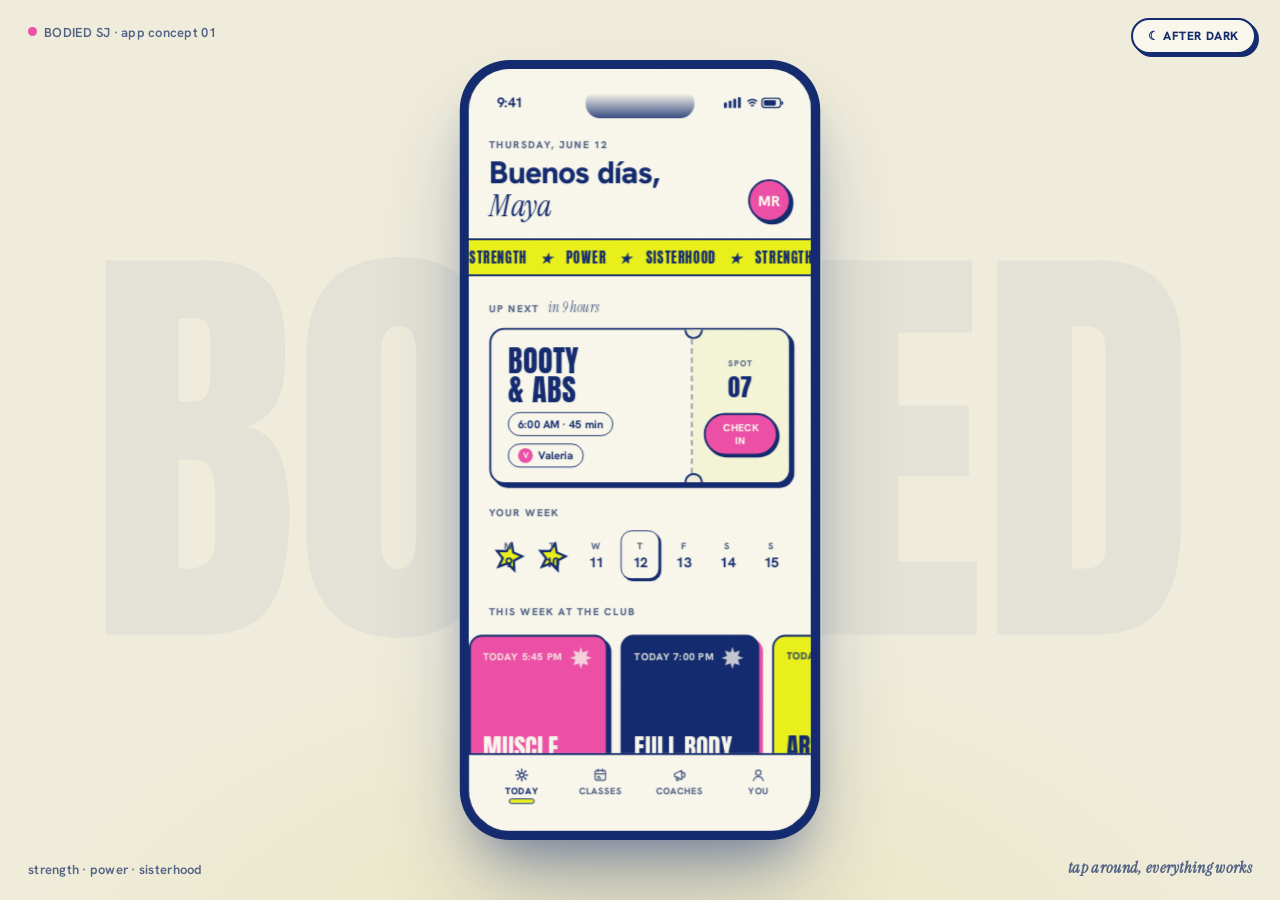
==== index.html @ d13631b4 "BODIED SJ app UI concepts: 5 interactive mockups Co-Authored-By: Claude Fable 5 <noreply@anthropic.c" ====
<!DOCTYPE html>
<html lang="en">
<head>
<meta charset="UTF-8">
<meta name="viewport" content="width=device-width, initial-scale=1.0, viewport-fit=cover">
<title>BODIED SJ · App Concept 01</title>
<link rel="preconnect" href="https://fonts.googleapis.com">
<link rel="preconnect" href="https://fonts.gstatic.com" crossorigin>
<link href="https://fonts.googleapis.com/css2?family=Anton&family=Hanken+Grotesk:wght@400;500;600;700;800&family=Instrument+Serif:ital@1&display=swap" rel="stylesheet">
<style>
/* ============ TOKENS ============ */
:root{
  --paper: oklch(97.5% 0.015 100);
  --paper-dim: oklch(94% 0.022 97);
  --ink: oklch(32% 0.12 265);
  --ink-soft: oklch(50% 0.06 265);
  --pink: oklch(67% 0.21 350);
  --pink-deep: oklch(58% 0.21 352);
  --chartreuse: oklch(92% 0.2 112);
  --teal: oklch(78% 0.13 185);
  --teal-deep: oklch(60% 0.11 190);
  --royal: oklch(32% 0.12 265);          /* fixed royal blue, both themes */
  --cream: oklch(97.5% 0.015 100);       /* fixed cream, both themes */
  --on-bright: oklch(32% 0.12 265);      /* text on chartreuse/teal/pink fields */
  --hairline: oklch(32% 0.12 265 / 0.14);
  --hairline-strong: oklch(32% 0.12 265 / 0.45);
  --display: 'Anton', sans-serif;
  --sans: 'Hanken Grotesk', sans-serif;
  --serif: 'Instrument Serif', serif;
  --ease: cubic-bezier(0.16, 1, 0.3, 1);
  --shadow-pop: 4px 4px 0 var(--ink);
  --shadow-pop-sm: 3px 3px 0 var(--ink);
}
*{margin:0;padding:0;box-sizing:border-box;-webkit-tap-highlight-color:transparent}
html,body{height:100%}
body{
  background: var(--paper-dim);
  font-family: var(--sans);
  color: var(--ink);
  overflow:hidden;
}

/* ============ DESKTOP STAGE ============ */
.stage{
  position:fixed; inset:0;
  display:flex; align-items:center; justify-content:center;
  background:
    radial-gradient(ellipse 90% 70% at 50% 110%, oklch(92% 0.05 100), transparent 60%),
    var(--paper-dim);
}
.stage-word{
  position:absolute; left:50%; top:50%;
  transform:translate(-50%,-50%);
  font-family:var(--display);
  font-size: clamp(180px, 34vw, 520px);
  letter-spacing:-0.01em;
  color: oklch(32% 0.12 265 / 0.05);
  user-select:none; pointer-events:none;
  white-space:nowrap;
}
.stage-note{
  position:absolute; font-size:13px; font-weight:600; color:var(--ink-soft);
  letter-spacing:0.02em;
}
.stage-note.tl{top:24px;left:28px}
.stage-note.tr{top:24px;right:28px; font-family:var(--serif); font-style:italic; font-size:16px;}
.stage-note.br{bottom:22px;right:28px; font-family:var(--serif); font-style:italic; font-size:16px;}
.theme-toggle{
  position:absolute; top:18px; right:24px; z-index:5;
  font-family:var(--sans); font-weight:800; font-size:12px; letter-spacing:0.05em;
  text-transform:uppercase;
  border:2px solid var(--ink); border-radius:999px;
  background:var(--paper); color:var(--ink);
  padding:8px 15px; cursor:pointer;
  box-shadow:var(--shadow-pop-sm);
  transition:transform 0.12s var(--ease), box-shadow 0.12s var(--ease);
}
.theme-toggle:active{transform:translate(2px,2px); box-shadow:0 0 0 var(--ink)}
.theme-toggle:focus-visible{outline:3px solid var(--pink); outline-offset:2px}
.stage-note.bl{bottom:22px;left:28px}
.stage-note .dot{display:inline-block;width:9px;height:9px;border-radius:50%;background:var(--pink);margin-right:7px;vertical-align:1px}

/* ============ PHONE ============ */
.phone{
  position:relative;
  width:390px; height:844px;
  flex:none;
  background:var(--ink);
  border-radius:54px;
  padding:10px;
  box-shadow:
    0 60px 100px -20px oklch(32% 0.12 265 / 0.35),
    0 30px 50px -25px oklch(32% 0.12 265 / 0.4);
}
.viewport{
  position:relative; width:100%; height:100%;
  background:var(--paper);
  border-radius:44px;
  overflow:hidden;
  isolation:isolate;
}
/* riso paper grain */
.viewport::after{
  content:""; position:absolute; inset:0; z-index:99; pointer-events:none;
  background-image:url("data:image/svg+xml,%3Csvg xmlns='http://www.w3.org/2000/svg' width='180' height='180'%3E%3Cfilter id='n'%3E%3CfeTurbulence type='fractalNoise' baseFrequency='0.9' numOctaves='2'/%3E%3C/filter%3E%3Crect width='180' height='180' filter='url(%23n)' opacity='0.5'/%3E%3C/svg%3E");
  opacity:0.05; mix-blend-mode:multiply;
  border-radius:44px;
}
.notch{
  position:absolute; top:21px; left:50%; transform:translateX(-50%);
  width:118px; height:32px; background:var(--ink); border-radius:20px; z-index:60;
}
.statusbar{
  position:absolute; top:0; left:0; right:0; height:58px; z-index:75;
  display:flex; align-items:center; justify-content:space-between;
  padding:14px 30px 0;
  font-size:15px; font-weight:700; color:var(--ink);
  pointer-events:none;
  transition: color 0.25s var(--ease);
  background:linear-gradient(to bottom, var(--paper) 45%, oklch(97.5% 0.015 100 / 0) 100%);
}
.app.detail-light .statusbar{background:none}
.statusbar svg{display:block}
.app.detail-light .statusbar{color:var(--cream)}
.app.detail-bright .statusbar{color:var(--on-bright); background:none}
.home-pill{
  position:absolute; bottom:8px; left:50%; transform:translateX(-50%);
  width:130px; height:5px; border-radius:3px; background:var(--ink); opacity:0.35; z-index:60;
  transition: background 0.25s var(--ease), opacity 0.25s var(--ease);
}
.app.detail-light .home-pill{background:var(--cream); opacity:0.6}
.app.detail-bright .home-pill{background:var(--on-bright); opacity:0.5}

/* ============ APP SHELL ============ */
.app{position:absolute; inset:0; overflow:hidden}
.screen{
  position:absolute; inset:0;
  padding:64px 0 96px;
  overflow-y:auto; overflow-x:hidden;
  scrollbar-width:none;
  opacity:0; transform:translateY(10px);
  pointer-events:none;
  transition: opacity 0.22s var(--ease), transform 0.22s var(--ease);
}
.screen::-webkit-scrollbar{display:none}
.screen.active{opacity:1; transform:translateY(0); pointer-events:auto}

/* ============ TYPE HELPERS ============ */
.eyebrow{
  font-size:11px; font-weight:800; letter-spacing:0.14em; color:var(--ink-soft);
  text-transform:uppercase;
}
.display{font-family:var(--display); text-transform:uppercase; line-height:0.92; letter-spacing:0.01em}
.aside{font-family:var(--serif); font-style:italic; color:var(--ink-soft)}

/* ============ TODAY ============ */
.pad{padding-left:22px; padding-right:22px}
.today-head{display:flex; align-items:flex-end; justify-content:space-between; margin-top:10px}
.today-head h1{font-size:34px; font-weight:800; letter-spacing:-0.02em; line-height:1.05; margin-top:6px}
.today-head h1 em{font-family:var(--serif); font-weight:400; font-style:italic; letter-spacing:0}
.avatar{
  width:46px; height:46px; border-radius:50%;
  background:var(--pink); color:var(--cream);
  display:flex; align-items:center; justify-content:center;
  font-weight:800; font-size:16px;
  border:2px solid var(--ink); box-shadow:var(--shadow-pop-sm);
  flex:none;
}

/* marquee */
.marquee{
  margin:18px 0 0; background:var(--chartreuse);
  border-top:2px solid var(--ink); border-bottom:2px solid var(--ink);
  overflow:hidden; white-space:nowrap;
  padding:7px 0;
}
.marquee-track{display:inline-block; animation:marq 26s linear infinite}
.marquee span{
  font-family:var(--display); font-size:15px; letter-spacing:0.08em;
  color:var(--on-bright); text-transform:uppercase;
}
.marquee .star{margin:0 14px; font-family:var(--sans); font-weight:800}
@keyframes marq{from{transform:translateX(0)}to{transform:translateX(-50%)}}

/* ticket */
.section-label{margin:24px 22px 12px; display:flex; align-items:baseline; gap:10px}
.ticket{
  margin:0 22px; position:relative;
  background:var(--paper); border:2px solid var(--ink); border-radius:16px;
  box-shadow:var(--shadow-pop);
  display:flex;
  overflow:hidden;
}
.ticket-main{flex:1; padding:18px 14px 16px 18px; min-width:0}
.ticket-main .display{font-size:33px; color:var(--ink)}
.ticket-meta{display:flex; gap:8px; margin-top:10px; flex-wrap:wrap}
.chip{
  display:inline-flex; align-items:center; gap:6px;
  font-size:12px; font-weight:700;
  border:1.5px solid var(--ink); border-radius:999px;
  padding:4px 10px; color:var(--ink); background:var(--paper);
}
.chip.fill-pink{background:var(--pink); color:var(--paper)}
.coach-dot{width:16px;height:16px;border-radius:50%;display:inline-flex;align-items:center;justify-content:center;font-size:9px;font-weight:800;flex:none}
.ticket-perf{
  position:relative; width:0;
  border-left:2px dashed var(--hairline-strong);
}
.ticket-perf::before,.ticket-perf::after{
  content:""; position:absolute; left:-9px; width:16px; height:16px;
  background:var(--paper-dim); border:2px solid var(--ink); border-radius:50%;
}
.ticket-perf::before{top:-10px}
.ticket-perf::after{bottom:-10px}
.ticket-stub{
  width:104px; flex:none; padding:14px 12px;
  display:flex; flex-direction:column; align-items:center; justify-content:center; gap:8px;
  background:oklch(96% 0.04 108);
}
.ticket-stub .spot{font-family:var(--display); font-size:26px; color:var(--ink)}
.ticket-stub .eyebrow{font-size:9px; text-align:center}
.btn{
  font-family:var(--sans); font-weight:800; font-size:13px; letter-spacing:0.03em;
  border:2px solid var(--ink); border-radius:999px;
  background:var(--pink); color:var(--paper);
  padding:9px 16px; cursor:pointer;
  box-shadow:var(--shadow-pop-sm);
  transition:transform 0.12s var(--ease), box-shadow 0.12s var(--ease), background 0.15s;
  text-transform:uppercase;
}
.btn:active{transform:translate(3px,3px); box-shadow:0 0 0 var(--ink)}
.btn:focus-visible{outline:3px solid var(--pink); outline-offset:2px}
.btn.ghost{background:var(--paper); color:var(--ink)}
.btn.stamped{background:var(--chartreuse); color:var(--on-bright)}
.btn.sm{padding:7px 13px; font-size:11px; box-shadow:2px 2px 0 var(--ink)}
.btn.sm:active{transform:translate(2px,2px); box-shadow:0 0 0 var(--ink)}

/* week strip */
.week{
  margin:0 22px; display:grid; grid-template-columns:repeat(7,1fr); gap:6px;
}
.day-cell{
  text-align:center; padding:9px 0 7px;
  border-radius:12px; border:1.5px solid transparent;
  position:relative;
}
.day-cell .d{font-size:10px; font-weight:800; letter-spacing:0.1em; color:var(--ink-soft)}
.day-cell .n{font-size:15px; font-weight:700; margin-top:2px}
.day-cell.today{border-color:var(--ink); background:var(--paper); box-shadow:2px 2px 0 var(--ink)}
.day-cell .stamp-star{
  position:absolute; top:50%; left:50%; width:34px; height:34px;
  transform:translate(-50%,-44%) rotate(12deg);
  z-index:0;
}
.day-cell .d,.day-cell .n{position:relative; z-index:1}
.day-cell.done .n{color:var(--ink)}

/* poster rail */
.rail{
  display:flex; gap:14px; overflow-x:auto; padding:6px 22px 14px;
  scrollbar-width:none; scroll-snap-type:x mandatory;
}
.rail::-webkit-scrollbar{display:none}
.poster{
  flex:none; width:150px; height:200px; border-radius:14px;
  border:2px solid var(--ink); box-shadow:var(--shadow-pop);
  padding:14px 13px; position:relative; overflow:hidden;
  display:flex; flex-direction:column; justify-content:space-between;
  cursor:pointer; scroll-snap-align:start;
  transition:transform 0.15s var(--ease);
  text-align:left; font-family:var(--sans);
}
.poster:active{transform:translate(2px,2px); box-shadow:2px 2px 0 var(--ink)}
.poster .display{font-size:27px; word-break:break-word}
.poster .ptime{font-size:11px; font-weight:800; letter-spacing:0.06em; opacity:0.85}
.poster .pcoach{font-size:11px; font-weight:700; opacity:0.85}
.poster.c-pink{background:var(--pink); color:var(--paper)}
.poster.c-blue{background:var(--royal); color:var(--cream); box-shadow:4px 4px 0 var(--pink)}
.poster.c-chartreuse{background:var(--chartreuse); color:var(--on-bright)}
.poster.c-teal{background:var(--teal); color:var(--on-bright)}
.poster .pburst{position:absolute; top:10px; right:10px; width:34px; height:34px; opacity:0.9}

/* promo */
.promo{
  margin:8px 22px 26px; position:relative;
  background:var(--ink); color:var(--paper);
  border-radius:16px; border:2px solid var(--ink);
  padding:20px 110px 20px 20px;
  box-shadow:4px 4px 0 var(--pink);
  overflow:hidden;
}
.promo .display{font-size:26px}
.promo p{font-size:13px; font-weight:500; margin-top:7px; opacity:0.85; line-height:1.45}
.promo .aside{color:oklch(85% 0.06 100)}
.promo-burst{
  position:absolute; right:-14px; top:50%; transform:translateY(-50%) rotate(8deg);
  width:108px; height:108px;
}
.promo-burst text{font-family:var(--display); font-size:30px}

/* ============ CLASSES / SCHEDULE ============ */
.sched-head{margin-top:10px}
.sched-head .display{font-size:42px}
.daychips{display:flex; gap:8px; overflow-x:auto; padding:16px 22px 4px; scrollbar-width:none}
.daychips::-webkit-scrollbar{display:none}
.daychip{
  flex:none; border:2px solid var(--ink); border-radius:999px;
  background:var(--paper); padding:8px 14px;
  font-family:var(--sans); font-weight:800; font-size:12px; letter-spacing:0.05em;
  color:var(--ink); cursor:pointer;
  transition:background 0.15s, box-shadow 0.15s, transform 0.15s var(--ease);
  text-transform:uppercase;
}
.daychip.sel{background:var(--chartreuse); color:var(--on-bright); box-shadow:2px 2px 0 var(--ink)}
.daychip:focus-visible{outline:3px solid var(--pink); outline-offset:2px}
.timetable{margin:14px 0 10px}
.trow{
  display:flex; gap:14px; padding:14px 22px;
  border-bottom:1.5px solid var(--hairline);
  cursor:pointer; position:relative;
  transition:background 0.15s;
}
.trow:active{background:oklch(96% 0.04 108)}
.trow:last-child{border-bottom:none}
.t-time{width:62px; flex:none; padding-top:2px}
.t-time .h{font-family:var(--display); font-size:19px; line-height:1}
.t-time .ap{font-size:10px; font-weight:800; letter-spacing:0.1em; color:var(--ink-soft)}
.t-main{flex:1; min-width:0}
.t-name{font-size:17px; font-weight:800; letter-spacing:-0.01em; line-height:1.15}
.t-meta{display:flex; align-items:center; gap:8px; margin-top:5px; font-size:12px; font-weight:600; color:var(--ink-soft); flex-wrap:wrap}
.t-meta .cdot{width:18px;height:18px;border-radius:50%;display:inline-flex;align-items:center;justify-content:center;font-size:9px;font-weight:800;border:1.5px solid var(--ink)}
.spots{display:inline-flex; align-items:center; gap:4px}
.spots i{width:7px;height:7px;border-radius:50%;background:var(--pink);display:inline-block}
.t-act{flex:none; display:flex; align-items:center}
.mini-stamp{
  font-family:var(--display); font-size:13px; letter-spacing:0.06em;
  background:var(--chartreuse); color:var(--on-bright);
  border:2px solid var(--ink); border-radius:8px;
  padding:5px 10px; transform:rotate(-4deg);
  display:inline-block;
}
.full-tag{font-size:11px; font-weight:800; letter-spacing:0.08em; color:var(--ink-soft); text-transform:uppercase}
.rest-state{padding:70px 40px; text-align:center}
.rest-state .display{font-size:36px; margin-top:18px}
.rest-state p{margin-top:10px; font-size:16px}

/* ============ DETAIL SHEET ============ */
.detail{
  position:absolute; inset:0; z-index:70;
  transform:translateY(102%);
  transition:transform 0.3s var(--ease);
  display:flex; flex-direction:column;
  padding:64px 24px 30px;
  overflow-y:auto; scrollbar-width:none;
}
.detail::-webkit-scrollbar{display:none}
.detail.open{transform:translateY(0)}
.detail.c-pink{background:var(--pink); color:var(--paper)}
.detail.c-blue{background:var(--royal); color:var(--cream)}
.detail.c-teal{background:var(--teal-deep); color:var(--cream)}
.detail.c-chartreuse{background:var(--chartreuse); color:var(--on-bright)}
.d-back{
  width:42px; height:42px; border-radius:50%; flex:none;
  border:2px solid currentColor; background:transparent; color:inherit;
  display:flex; align-items:center; justify-content:center; cursor:pointer;
  transition:transform 0.12s var(--ease);
}
.d-back:active{transform:scale(0.92)}
.d-back:focus-visible{outline:3px solid currentColor; outline-offset:2px}
.d-title{margin-top:26px}
.d-title .display{font-size:64px; line-height:0.88}
.d-title .outline{
  color:transparent;
  -webkit-text-stroke:2px currentColor;
}
.detail.c-pink .d-title .outline{-webkit-text-stroke-color:var(--paper)}
.detail.c-blue .d-title .outline,.detail.c-teal .d-title .outline{-webkit-text-stroke-color:var(--cream)}
.detail.c-chartreuse .d-title .outline{-webkit-text-stroke-color:var(--on-bright)}
.d-when{margin-top:18px; font-size:14px; font-weight:800; letter-spacing:0.08em; text-transform:uppercase; opacity:0.95}
.d-coachline{display:flex; align-items:center; gap:10px; margin-top:14px; font-size:15px; font-weight:700}
.d-coachline .cdot{width:30px;height:30px;border-radius:50%;display:flex;align-items:center;justify-content:center;font-size:12px;font-weight:800;border:2px solid currentColor}
.d-effort{margin-top:22px; display:flex; align-items:center; gap:10px}
.d-effort .eyebrow{color:inherit; opacity:0.75}
.d-effort .stars{font-size:18px; letter-spacing:4px}
.d-vibe{margin-top:24px}
.d-vibe .eyebrow{color:inherit; opacity:0.75}
.d-vibe p{font-family:var(--serif); font-style:italic; font-size:21px; line-height:1.35; max-width:30ch; margin-top:8px}
.d-tags{display:flex; gap:8px; margin-top:20px; flex-wrap:wrap}
.d-tags .chip{background:transparent; color:inherit; border-color:currentColor}
.d-spacer{flex:1; min-height:26px}
.d-book{
  width:100%; padding:17px; font-size:16px;
  background:var(--paper); color:var(--ink);
  border:2px solid var(--ink); box-shadow:var(--shadow-pop);
}
.detail.c-chartreuse .d-book{background:var(--on-bright); color:var(--chartreuse); box-shadow:4px 4px 0 var(--cream)}
.d-book.stamped{background:var(--chartreuse); color:var(--ink)}
.d-note{margin-top:12px; text-align:center; font-size:12px; font-weight:600; opacity:0.8}

/* booked stamp overlay */
.stamp-overlay{
  position:absolute; top:38%; left:50%; z-index:80;
  transform:translate(-50%,-50%) rotate(-9deg) scale(1.6);
  opacity:0; pointer-events:none;
}
.stamp-overlay.show{
  animation:stampdown 0.42s var(--ease) forwards;
}
@keyframes stampdown{
  0%{opacity:0; transform:translate(-50%,-50%) rotate(-16deg) scale(1.7)}
  60%{opacity:1; transform:translate(-50%,-50%) rotate(-9deg) scale(0.96)}
  100%{opacity:1; transform:translate(-50%,-50%) rotate(-9deg) scale(1)}
}
.stamp-inner{
  font-family:var(--display); font-size:44px; letter-spacing:0.04em;
  color:var(--on-bright); background:var(--chartreuse);
  border:3px solid var(--ink); border-radius:14px;
  padding:10px 26px; box-shadow:6px 6px 0 var(--ink);
  text-transform:uppercase;
}

/* ============ COACHES ============ */
.coach-sub{margin-top:8px; font-size:19px}
.coach-list{margin-top:22px}
.coach-row{
  display:flex; gap:16px; padding:20px 22px;
  border-top:2px solid var(--ink);
  align-items:flex-start;
}
.coach-row:last-of-type{border-bottom:2px solid var(--ink)}
.coach-row.flip{flex-direction:row-reverse; text-align:right}
.coach-row.flip .coach-tags{justify-content:flex-end}
.coach-row.flip .coach-name-row{flex-direction:row-reverse}
.coach-block{
  width:88px; height:104px; flex:none; border-radius:14px;
  border:2px solid var(--ink); box-shadow:var(--shadow-pop-sm);
  display:flex; align-items:center; justify-content:center;
  font-family:var(--display); font-size:44px;
  position:relative; overflow:hidden;
}
.coach-info{flex:1; min-width:0}
.coach-name-row{display:flex; align-items:center; gap:10px}
.coach-info .display{font-size:30px}
.coach-role{font-size:11px; font-weight:800; letter-spacing:0.12em; text-transform:uppercase; color:var(--ink-soft); margin-top:5px}
.coach-bio{font-size:13px; line-height:1.5; margin-top:8px; color:var(--ink); font-weight:500; max-width:42ch}
.coach-tags{display:flex; gap:6px; margin-top:10px; flex-wrap:wrap}
.coach-tags .chip{font-size:10px; padding:3px 9px}
.fave{
  background:none; border:none; cursor:pointer; padding:4px; flex:none;
  transition:transform 0.15s var(--ease);
}
.fave:active{transform:scale(1.25)}
.fave svg{display:block}
.fave .heart-fill{fill:transparent; transition:fill 0.15s}
.fave.on .heart-fill{fill:var(--pink)}
.soccer-band{
  margin:24px 22px 10px; padding:16px 18px;
  color:var(--on-bright);
  background:var(--teal); border:2px solid var(--ink); border-radius:14px;
  box-shadow:var(--shadow-pop-sm);
  display:flex; align-items:center; gap:12px;
}
.soccer-band .display{font-size:17px}
.soccer-band p{font-size:12px; font-weight:600; margin-top:3px}

/* ============ YOU ============ */
.member-card{
  margin:18px 22px 0; padding:20px;
  background:var(--ink); color:var(--paper);
  border-radius:18px; border:2px solid var(--ink);
  box-shadow:4px 4px 0 var(--pink);
  position:relative; overflow:hidden;
}
.member-card .display{font-size:30px}
.mc-row{display:flex; justify-content:space-between; align-items:flex-end; margin-top:26px}
.mc-label{font-size:9px; font-weight:800; letter-spacing:0.16em; opacity:0.6; text-transform:uppercase}
.mc-val{font-size:14px; font-weight:700; margin-top:3px}
.barcode{
  margin-top:18px; height:34px; border-radius:4px;
  background:repeating-linear-gradient(90deg,
    var(--paper) 0 2px, transparent 2px 5px,
    var(--paper) 5px 9px, transparent 9px 11px,
    var(--paper) 11px 12px, transparent 12px 16px);
  opacity:0.9;
}
.mc-spark{position:absolute; top:14px; right:16px; width:30px; height:30px}
.bodied-line{margin:20px 22px 0; font-size:15px; font-weight:600; line-height:1.5}
.bodied-line strong{font-weight:800}
.sticker-book{
  margin:14px 22px; display:grid; grid-template-columns:repeat(3,1fr); gap:12px;
}
.sticker{
  aspect-ratio:1; display:flex; align-items:center; justify-content:center;
  position:relative; text-align:center;
}
.sticker svg{position:absolute; inset:0; width:100%; height:100%}
.sticker .s-label{
  position:relative; font-family:var(--display); font-size:11px; line-height:1.05;
  text-transform:uppercase; max-width:62%; letter-spacing:0.03em;
}
.sticker.locked{opacity:0.55}
.sticker.locked .s-label{color:var(--ink-soft); font-family:var(--sans); font-weight:800; font-size:10px}
.plan-row,.settings-row{
  margin:0 22px; padding:16px 4px;
  display:flex; align-items:center; justify-content:space-between; gap:10px;
  border-bottom:1.5px solid var(--hairline);
}
.plan-row .pr-main{font-size:15px; font-weight:800}
.plan-row .pr-sub{font-size:12px; font-weight:600; color:var(--ink-soft); margin-top:3px}
.settings-row{cursor:pointer; font-size:15px; font-weight:700}
.settings-row .arrow{color:var(--ink-soft); font-weight:800}
.studio-foot{margin:26px 22px 10px; text-align:center}
.studio-foot .aside{font-size:17px}
.studio-foot p{font-size:12px; font-weight:600; color:var(--ink-soft); margin-top:6px}

/* ============ TAB BAR ============ */
.tabbar{
  position:absolute; left:0; right:0; bottom:0; z-index:50;
  height:84px; padding:10px 14px 26px;
  background:var(--paper);
  border-top:2px solid var(--ink);
  display:flex;
}
.tab{
  flex:1; background:none; border:none; cursor:pointer;
  display:flex; flex-direction:column; align-items:center; gap:3px;
  font-family:var(--sans); font-size:10px; font-weight:800; letter-spacing:0.06em;
  color:var(--ink-soft); text-transform:uppercase;
  border-radius:12px; padding:4px 0;
  transition:color 0.15s;
}
.tab svg{display:block}
.tab .ic{stroke:var(--ink-soft); transition:stroke 0.15s}
.tab.active{color:var(--ink)}
.tab.active .ic{stroke:var(--ink)}
.tab .tab-pill{
  width:26px; height:5px; border-radius:3px; background:transparent;
  transition:background 0.18s;
}
.tab.active .tab-pill{background:var(--chartreuse); outline:1.5px solid var(--ink)}
.tab:focus-visible{outline:3px solid var(--pink); outline-offset:-2px}

/* ============ AFTER DARK (black + pink) ============ */
[data-theme="dark"]{
  --paper: oklch(17% 0.022 345);
  --paper-dim: oklch(12.5% 0.018 345);
  --ink: oklch(92% 0.035 350);
  --ink-soft: oklch(70% 0.05 350);
  --on-bright: oklch(16% 0.03 340);
  --hairline: oklch(92% 0.035 350 / 0.16);
  --hairline-strong: oklch(92% 0.035 350 / 0.45);
}
[data-theme="dark"] .stage{
  background:
    radial-gradient(ellipse 90% 70% at 50% 110%, oklch(35% 0.13 350 / 0.55), transparent 60%),
    var(--paper-dim);
}
[data-theme="dark"] .stage-word{color:oklch(92% 0.035 350 / 0.05)}
[data-theme="dark"] .phone{
  background:oklch(10% 0.012 340);
  box-shadow:
    0 60px 100px -20px oklch(67% 0.21 350 / 0.3),
    0 30px 50px -25px oklch(0% 0 0 / 0.6);
}
[data-theme="dark"] .notch{background:oklch(10% 0.012 340)}
[data-theme="dark"] .viewport::after{mix-blend-mode:screen; opacity:0.07}
[data-theme="dark"] .statusbar{background:linear-gradient(to bottom, var(--paper) 45%, oklch(17% 0.022 345 / 0) 100%)}
[data-theme="dark"] .app.detail-light .statusbar,
[data-theme="dark"] .app.detail-bright .statusbar{background:none}
[data-theme="dark"] .marquee{background:var(--pink); border-color:var(--pink)}
[data-theme="dark"] .ticket-stub{background:oklch(24% 0.05 350)}
[data-theme="dark"] .trow:active{background:oklch(22% 0.035 350)}
[data-theme="dark"] .daychip.sel{background:var(--pink)}
[data-theme="dark"] .tab.active .tab-pill{background:var(--pink)}
[data-theme="dark"] .member-card{background:var(--pink); color:var(--on-bright); box-shadow:4px 4px 0 var(--ink)}
[data-theme="dark"] .promo{background:oklch(25% 0.06 348); color:var(--ink)}

/* ============ MOBILE FULL-BLEED ============ */
@media (max-width:560px){
  .stage{display:block; background:var(--paper)}
  .stage-word,.stage-note,.theme-toggle{display:none}
  .phone{
    width:100%; height:100%; border-radius:0; padding:0; box-shadow:none;
    transform:none !important;
  }
  .viewport{border-radius:0}
  .viewport::after{border-radius:0}
  .notch{display:none}
  .statusbar{display:none}
  .screen{padding-top:max(18px, env(safe-area-inset-top))}
  .detail{padding-top:max(24px, env(safe-area-inset-top))}
}
@media (prefers-reduced-motion:reduce){
  .marquee-track{animation:none}
  *{transition-duration:0.01ms !important; animation-duration:0.01ms !important}
}
</style>
</head>
<body>

<div class="stage">
  <div class="stage-word" aria-hidden="true">BODIED</div>
  <div class="stage-note tl"><span class="dot"></span>BODIED SJ · app concept 01</div>
  <button class="theme-toggle" id="theme-toggle">☾ after dark</button>
  <div class="stage-note br">tap around, everything works</div>
  <div class="stage-note bl">strength · power · sisterhood</div>

  <div class="phone" id="phone">
    <div class="viewport">
      <div class="app" id="app">

        <div class="notch" aria-hidden="true"></div>
        <div class="statusbar" aria-hidden="true">
          <span>9:41</span>
          <svg width="64" height="13" viewBox="0 0 64 13" fill="none" aria-hidden="true">
            <rect x="0" y="6" width="3" height="6" rx="1" fill="currentColor"/>
            <rect x="5" y="4" width="3" height="8" rx="1" fill="currentColor"/>
            <rect x="10" y="2" width="3" height="10" rx="1" fill="currentColor"/>
            <rect x="15" y="0" width="3" height="12" rx="1" fill="currentColor"/>
            <path d="M26 4.5C28.5 2 32.5 2 35 4.5M27.8 7C29.3 5.6 31.7 5.6 33.2 7M29.6 9.4C30.3 8.8 30.7 8.8 31.4 9.4" stroke="currentColor" stroke-width="1.6" stroke-linecap="round"/>
            <rect x="41" y="1.5" width="20" height="10" rx="3" stroke="currentColor" stroke-width="1.4"/>
            <rect x="43" y="3.5" width="13" height="6" rx="1.5" fill="currentColor"/>
            <rect x="62" y="4.5" width="2" height="4" rx="1" fill="currentColor"/>
          </svg>
        </div>

        <!-- ============ TODAY ============ -->
        <section class="screen active" id="screen-today">
          <div class="pad today-head">
            <div>
              <div class="eyebrow">Thursday, June 12</div>
              <h1>Buenos días,<br><em>Maya</em></h1>
            </div>
            <div class="avatar" aria-hidden="true">MR</div>
          </div>

          <div class="marquee" aria-hidden="true">
            <div class="marquee-track">
              <span>Strength<i class="star">★</i>Power<i class="star">★</i>Sisterhood<i class="star">★</i>Strength<i class="star">★</i>Power<i class="star">★</i>Sisterhood<i class="star">★</i></span><span>Strength<i class="star">★</i>Power<i class="star">★</i>Sisterhood<i class="star">★</i>Strength<i class="star">★</i>Power<i class="star">★</i>Sisterhood<i class="star">★</i></span>
            </div>
          </div>

          <div class="section-label">
            <span class="eyebrow">Up next</span>
            <span class="aside" style="font-size:15px">in 9 hours</span>
          </div>
          <div class="ticket">
            <div class="ticket-main">
              <div class="display">Booty<br>&amp; Abs</div>
              <div class="ticket-meta">
                <span class="chip">6:00 AM · 45 min</span>
                <span class="chip"><span class="coach-dot" style="background:var(--pink);color:var(--paper)">V</span>Valeria</span>
              </div>
            </div>
            <div class="ticket-perf" aria-hidden="true"></div>
            <div class="ticket-stub">
              <div>
                <div class="eyebrow">Spot</div>
                <div class="spot">07</div>
              </div>
              <button class="btn sm" id="checkin-btn">Check in</button>
            </div>
          </div>

          <div class="section-label"><span class="eyebrow">Your week</span></div>
          <div class="week" id="week-strip"></div>

          <div class="section-label" style="margin-top:28px">
            <span class="eyebrow">This week at the club</span>
          </div>
          <div class="rail" id="poster-rail"></div>

          <div class="promo">
            <div class="display">New here?</div>
            <p>Seven days of unlimited classes. No judgment, all levels.<br>
            <span class="aside">bring a friend, mami.</span></p>
            <svg class="promo-burst" viewBox="0 0 108 108" aria-hidden="true">
              <path d="M54 2l8 14 14-8-1 16 16 1-8 14 14 8-14 8 8 14-16 1 1 16-14-8-8 14-8-14-14 8 1-16-16-1 8-14-14-8 14-8-8-14 16-1-1-16 14 8z" fill="var(--chartreuse)" stroke="var(--ink)" stroke-width="2"/>
              <text x="54" y="64" text-anchor="middle" fill="var(--on-bright)">$7</text>
            </svg>
          </div>
        </section>

        <!-- ============ CLASSES ============ -->
        <section class="screen" id="screen-classes">
          <div class="pad sched-head">
            <div class="eyebrow">Class schedule</div>
            <div class="display">Pick your<br>fight</div>
          </div>
          <div class="daychips" id="daychips" role="tablist" aria-label="Day"></div>
          <div class="timetable" id="timetable"></div>
        </section>

        <!-- ============ COACHES ============ -->
        <section class="screen" id="screen-coaches">
          <div class="pad sched-head">
            <div class="eyebrow">Meet the team</div>
            <div class="display" style="font-size:42px">The<br>headliners</div>
            <div class="aside coach-sub">the women who run this club</div>
          </div>
          <div class="coach-list" id="coach-list"></div>
          <div class="soccer-band">
            <svg width="34" height="34" viewBox="0 0 34 34" aria-hidden="true">
              <circle cx="17" cy="17" r="15" fill="var(--paper)" stroke="var(--ink)" stroke-width="2"/>
              <path d="M17 9l5 4-2 6h-6l-2-6z" fill="var(--ink)"/>
            </svg>
            <div>
              <div class="display">Lil' Bodied: youth soccer</div>
              <p>Coach Hugo trains the next generation. Saturdays.</p>
            </div>
          </div>
        </section>

        <!-- ============ YOU ============ -->
        <section class="screen" id="screen-you">
          <div class="pad sched-head">
            <div class="eyebrow">Your card</div>
            <div class="display" style="font-size:42px">Maya R.</div>
          </div>

          <div class="member-card">
            <svg class="mc-spark" viewBox="0 0 30 30" aria-hidden="true">
              <path d="M15 0l3 10 10 3-10 3-3 10-3-10-10-3 10-3z" fill="var(--chartreuse)"/>
            </svg>
            <div class="display">Bodied SJ</div>
            <div class="mc-label" style="margin-top:4px">Member since Feb 2026</div>
            <div class="mc-row">
              <div><div class="mc-label">Plan</div><div class="mc-val">Unlimited</div></div>
              <div><div class="mc-label">No.</div><div class="mc-val">0214</div></div>
              <div><div class="mc-label">Home turf</div><div class="mc-val">Lincoln Ave</div></div>
            </div>
            <div class="barcode" aria-hidden="true"></div>
          </div>

          <p class="bodied-line"><strong>47 classes bodied</strong> since February. Valeria says you're not allowed to stop now.</p>

          <div class="section-label"><span class="eyebrow">Sticker book</span><span class="aside" style="font-size:15px">earn them, collect them</span></div>
          <div class="sticker-book" id="sticker-book"></div>

          <div class="section-label"><span class="eyebrow">Membership</span></div>
          <div class="plan-row">
            <div>
              <div class="pr-main">Unlimited · $215/mo</div>
              <div class="pr-sub">Renews July 1 · pause anytime by email</div>
            </div>
            <button class="btn sm ghost">Manage</button>
          </div>
          <div class="settings-row" id="appearance-row"><span>Appearance</span><span class="arrow" id="appearance-val">Daylight ›</span></div>
          <div class="settings-row"><span>Notifications</span><span class="arrow">›</span></div>
          <div class="settings-row"><span>Payment method</span><span class="arrow">›</span></div>
          <div class="settings-row"><span>Help &amp; contact</span><span class="arrow">›</span></div>

          <div class="studio-foot">
            <div class="aside">see you on the floor, mami.</div>
            <p>2293 Lincoln Ave, San Jose · (408) 337-2160</p>
          </div>
        </section>

        <!-- ============ CLASS DETAIL ============ -->
        <section class="detail" id="detail" aria-hidden="true">
          <button class="d-back" id="d-back" aria-label="Back">
            <svg width="18" height="18" viewBox="0 0 18 18" fill="none"><path d="M11 3L5 9l6 6" stroke="currentColor" stroke-width="2.5" stroke-linecap="round" stroke-linejoin="round"/></svg>
          </button>
          <div class="d-title" id="d-title"></div>
          <div class="d-when" id="d-when"></div>
          <div class="d-coachline" id="d-coach"></div>
          <div class="d-effort">
            <span class="eyebrow" style="letter-spacing:0.14em">Effort</span>
            <span class="stars" id="d-effort"></span>
          </div>
          <div class="d-vibe" id="d-vibe"></div>
          <div class="d-tags" id="d-tags"></div>
          <div class="d-spacer"></div>
          <button class="btn d-book" id="d-book">Book my spot</button>
          <div class="d-note" id="d-note">Cancel free up to 2 hours before</div>
        </section>

        <div class="stamp-overlay" id="stamp-overlay" aria-hidden="true">
          <div class="stamp-inner">Booked!</div>
        </div>

        <!-- ============ TAB BAR ============ -->
        <nav class="tabbar" aria-label="Main">
          <button class="tab active" data-screen="today">
            <svg width="22" height="22" viewBox="0 0 22 22" fill="none"><path class="ic" d="M11 2v3M11 17v3M2 11h3M17 11h3M4.6 4.6l2.1 2.1M15.3 15.3l2.1 2.1M4.6 17.4l2.1-2.1M15.3 6.7l2.1-2.1" stroke-width="2" stroke-linecap="round"/><circle class="ic" cx="11" cy="11" r="3.4" stroke-width="2"/></svg>
            Today<span class="tab-pill"></span>
          </button>
          <button class="tab" data-screen="classes">
            <svg width="22" height="22" viewBox="0 0 22 22" fill="none"><rect class="ic" x="3" y="4" width="16" height="15" rx="3" stroke-width="2"/><path class="ic" d="M3 9h16M7.5 2v4M14.5 2v4" stroke-width="2" stroke-linecap="round"/><path class="ic" d="M7 13.5h3M7 16h5" stroke-width="2" stroke-linecap="round"/></svg>
            Classes<span class="tab-pill"></span>
          </button>
          <button class="tab" data-screen="coaches">
            <svg width="22" height="22" viewBox="0 0 22 22" fill="none"><path class="ic" d="M3 9l11-5v14L3 13z" stroke-width="2" stroke-linejoin="round"/><path class="ic" d="M14 7c2.5 0 5 1.5 5 4s-2.5 4-5 4M6 13.5V18a1.5 1.5 0 003 0v-3.5" stroke-width="2" stroke-linecap="round"/></svg>
            Coaches<span class="tab-pill"></span>
          </button>
          <button class="tab" data-screen="you">
            <svg width="22" height="22" viewBox="0 0 22 22" fill="none"><circle class="ic" cx="11" cy="7.5" r="4" stroke-width="2"/><path class="ic" d="M3.5 19.5c1.2-4 4-6 7.5-6s6.3 2 7.5 6" stroke-width="2" stroke-linecap="round"/></svg>
            You<span class="tab-pill"></span>
          </button>
        </nav>

      </div>
    </div>
  </div>
</div>

<script>
/* ============ DATA ============ */
const COACH_COLORS = {
  Valeria:{bg:'var(--pink)', fg:'var(--cream)'},
  Gabi:{bg:'var(--royal)', fg:'var(--cream)'},
  Bri:{bg:'var(--teal)', fg:'var(--on-bright)'},
  Kimber:{bg:'var(--chartreuse)', fg:'var(--on-bright)'},
};

const CLASSES = {
  'booty-abs':{lines:['Booty','& Abs'], color:'c-pink', effort:3,
    vibe:'Reggaeton up loud. Your glutes will know about it mañana.',
    tags:['Mat provided','Bring water','All levels']},
  'full-body-hiit':{lines:['Full Body','HIIT'], color:'c-blue', effort:4,
    vibe:'Cardio and strength in one sweaty hour. The fan favorite.',
    tags:['Bring water','Towel','All levels']},
  'arms-abs':{lines:['Arms','& Abs'], color:'c-chartreuse', effort:3,
    vibe:'Upper body day. Tank top season is every season here.',
    tags:['Dumbbells provided','Bring water']},
  'pilates-sculpt':{lines:['Pilates','Sculpt'], color:'c-teal', effort:2,
    vibe:'Slow burn, deep core, shaky legs. In the best way.',
    tags:['Grip socks','Mat provided','Low impact']},
  'mommy-me':{lines:['Mommy','& Me'], color:'c-teal', effort:1,
    vibe:'Move with your little one. Chaos welcome, strollers too.',
    tags:['Kids welcome','Stroller friendly']},
  'muscle-mami':{lines:['Muscle','Mami'], color:'c-pink', effort:4,
    vibe:'The signature. Full body HIIT with the volume at eleven.',
    tags:['Bring water','Towel','Brave face']},
};

const SCHEDULE = {
  'THU 12':[
    {id:'booty-abs', t:'6:00', ap:'AM', coach:'Valeria', dur:45, left:0, booked:true},
    {id:'pilates-sculpt', t:'9:30', ap:'AM', coach:'Kimber', dur:50, left:3},
    {id:'mommy-me', t:'12:00', ap:'PM', coach:'Kimber', dur:40, left:5},
    {id:'arms-abs', t:'4:30', ap:'PM', coach:'Bri', dur:45, left:-1},
    {id:'muscle-mami', t:'5:45', ap:'PM', coach:'Valeria', dur:60, left:2},
    {id:'full-body-hiit', t:'7:00', ap:'PM', coach:'Gabi', dur:60, left:6},
  ],
  'FRI 13':[
    {id:'full-body-hiit', t:'6:00', ap:'AM', coach:'Gabi', dur:60, left:4},
    {id:'booty-abs', t:'9:30', ap:'AM', coach:'Valeria', dur:45, left:7},
    {id:'pilates-sculpt', t:'12:00', ap:'PM', coach:'Kimber', dur:50, left:2},
    {id:'arms-abs', t:'5:45', ap:'PM', coach:'Bri', dur:45, left:5},
    {id:'muscle-mami', t:'7:00', ap:'PM', coach:'Valeria', dur:60, left:-1},
  ],
  'SAT 14':[
    {id:'muscle-mami', t:'8:00', ap:'AM', coach:'Valeria', dur:60, left:3},
    {id:'mommy-me', t:'9:30', ap:'AM', coach:'Kimber', dur:40, left:8},
    {id:'full-body-hiit', t:'11:00', ap:'AM', coach:'Gabi', dur:60, left:5},
  ],
  'SUN 15':'rest',
  'MON 16':[
    {id:'full-body-hiit', t:'6:00', ap:'AM', coach:'Gabi', dur:60, left:9},
    {id:'booty-abs', t:'5:45', ap:'PM', coach:'Valeria', dur:45, left:6},
    {id:'pilates-sculpt', t:'7:00', ap:'PM', coach:'Kimber', dur:50, left:4},
  ],
};

const COACHES = [
  {name:'Valeria', role:'Head trainer · Studio ops', bio:'Former competitive dancer, NASM certified. Core and glutes are her love language.', tags:['Core','Glutes','Personal training']},
  {name:'Gabi', role:'Strength & conditioning', bio:'Ex Division 1 basketball. Brings the competitive fire, leaves the judgment at the door.', tags:['Strength','Weightlifting','Hype']},
  {name:'Bri', role:'Fitness coach', bio:'Functional movement specialist. Coaches youth and adults to feel strong and capable.', tags:['Functional','Youth','Form']},
  {name:'Kimber', role:'Trainer', bio:'Dancer, mom, NASM certified. Built a safe space for women to fall in love with fitness.', tags:['Confidence','Pilates','Moms']},
];

const STICKERS = [
  {label:'First class', earned:true, shape:'burst', color:'var(--pink)', text:'var(--paper)', rot:-5},
  {label:'5AM club', earned:true, shape:'circle', color:'var(--chartreuse)', text:'var(--on-bright)', rot:4},
  {label:'25 bodied', earned:true, shape:'star', color:'var(--ink)', text:'var(--paper)', rot:-3},
  {label:'Pilates era', earned:true, shape:'circle', color:'var(--teal)', text:'var(--on-bright)', rot:6},
  {label:'Brought a friend', earned:true, shape:'burst', color:'var(--chartreuse)', text:'var(--on-bright)', rot:-7},
  {label:'50 bodied · 3 to go', earned:false, shape:'dashed'},
];

/* ============ HELPERS ============ */
const $ = s => document.querySelector(s);
const app = $('#app');

function coachDot(name, size){
  const c = COACH_COLORS[name];
  return `<span class="cdot" style="width:${size}px;height:${size}px;background:${c.bg};color:${c.fg}">${name[0]}</span>`;
}

/* ============ TABS ============ */
document.querySelectorAll('.tab').forEach(tab=>{
  tab.addEventListener('click', ()=>{
    document.querySelectorAll('.tab').forEach(t=>t.classList.remove('active'));
    tab.classList.add('active');
    document.querySelectorAll('.screen').forEach(s=>s.classList.remove('active'));
    $('#screen-'+tab.dataset.screen).classList.add('active');
    closeDetail();
  });
});

/* ============ WEEK STRIP ============ */
const star = `<svg class="stamp-star" viewBox="0 0 22 22" aria-hidden="true"><path d="M11 1l2.4 6.1L20 8.4l-5 4.2 1.6 6.4L11 15.4 5.4 19l1.6-6.4-5-4.2 6.6-1.3z" fill="var(--chartreuse)" stroke="var(--ink)" stroke-width="1.6"/></svg>`;
const weekDays = [
  {d:'M', n:9, done:true},{d:'T', n:10, done:true},{d:'W', n:11, done:false},
  {d:'T', n:12, today:true},{d:'F', n:13},{d:'S', n:14},{d:'S', n:15},
];
$('#week-strip').innerHTML = weekDays.map(w=>`
  <div class="day-cell ${w.done?'done':''} ${w.today?'today':''}">
    ${w.done?star:''}
    <div class="d">${w.d}</div><div class="n">${w.n}</div>
  </div>`).join('');

/* ============ POSTER RAIL ============ */
const railOrder = ['muscle-mami','full-body-hiit','arms-abs','pilates-sculpt','mommy-me'];
const railTimes = {'muscle-mami':'Today 5:45 PM','full-body-hiit':'Today 7:00 PM','arms-abs':'Today 4:30 PM','pilates-sculpt':'Fri 12:00 PM','mommy-me':'Sat 9:30 AM'};
const railCoach = {'muscle-mami':'Valeria','full-body-hiit':'Gabi','arms-abs':'Bri','pilates-sculpt':'Kimber','mommy-me':'Kimber'};
const burst = `<svg class="pburst" viewBox="0 0 34 34" aria-hidden="true"><path d="M17 1l2 6 6-2-2 6 6 2-6 2 2 6-6-2-2 6-2-6-6 2 2-6-6-2 6-2-2-6 6 2z" fill="currentColor" opacity="0.85"/></svg>`;
$('#poster-rail').innerHTML = railOrder.map(id=>{
  const c = CLASSES[id];
  return `<button class="poster ${c.color}" data-class="${id}" data-when="${railTimes[id]}" data-coach="${railCoach[id]}">
    ${burst}
    <span class="ptime">${railTimes[id].toUpperCase()}</span>
    <span>
      <span class="display">${c.lines.join('<br>')}</span>
      <span class="pcoach" style="display:block;margin-top:6px">with ${railCoach[id]}</span>
    </span>
  </button>`;
}).join('');

/* ============ SCHEDULE ============ */
const bookedSet = new Set(['THU 12|booty-abs|6:00']);
let currentDay = 'THU 12';

function renderDayChips(){
  $('#daychips').innerHTML = Object.keys(SCHEDULE).map(d=>
    `<button class="daychip ${d===currentDay?'sel':''}" role="tab" aria-selected="${d===currentDay}" data-day="${d}">${d}</button>`
  ).join('');
  document.querySelectorAll('.daychip').forEach(ch=>{
    ch.addEventListener('click', ()=>{ currentDay = ch.dataset.day; renderDayChips(); renderTimetable(); });
  });
}

function renderTimetable(){
  const day = SCHEDULE[currentDay];
  const tt = $('#timetable');
  if(day === 'rest'){
    tt.innerHTML = `<div class="rest-state">
      <svg width="64" height="64" viewBox="0 0 64 64" aria-hidden="true"><path d="M32 4l6 16 16-6-6 16 16 6-16 6 6 16-16-6-6 16-6-16-16 6 6-16-16-6 16-6-6-16 16 6z" fill="var(--chartreuse)" stroke="var(--ink)" stroke-width="2.5"/></svg>
      <div class="display">Rest day</div>
      <p class="aside">stretch, hydrate, text your gym bestie.</p>
    </div>`;
    return;
  }
  tt.innerHTML = day.map((s,i)=>{
    const c = CLASSES[s.id];
    const key = `${currentDay}|${s.id}|${s.t}`;
    const booked = bookedSet.has(key);
    const full = s.left === -1;
    let act;
    if(booked) act = `<span class="mini-stamp">Booked</span>`;
    else if(full) act = `<span class="full-tag">Full ·<br>waitlist</span>`;
    else act = `<button class="btn sm book-inline" data-key="${key}">Book</button>`;
    const spots = (full || booked) ? '' :
      `<span class="spots">${'<i></i>'.repeat(Math.min(s.left,3))} ${s.left} left</span>`;
    return `<div class="trow" data-class="${s.id}" data-when="${currentDay} · ${s.t} ${s.ap}" data-coach="${s.coach}" data-key="${key}" role="button" tabindex="0">
      <div class="t-time"><div class="h">${s.t}</div><div class="ap">${s.ap}</div></div>
      <div class="t-main">
        <div class="t-name">${c.lines.join(' ')}</div>
        <div class="t-meta">${coachDot(s.coach,18)} ${s.coach} · ${s.dur} min ${spots}</div>
      </div>
      <div class="t-act">${act}</div>
    </div>`;
  }).join('');

  tt.querySelectorAll('.book-inline').forEach(b=>{
    b.addEventListener('click', e=>{
      e.stopPropagation();
      bookedSet.add(b.dataset.key);
      renderTimetable();
    });
  });
  tt.querySelectorAll('.trow').forEach(row=>{
    row.addEventListener('click', ()=> openDetail(row.dataset.class, row.dataset.when, row.dataset.coach, row.dataset.key));
    row.addEventListener('keydown', e=>{ if(e.key==='Enter') row.click(); });
  });
}
renderDayChips();
renderTimetable();

/* ============ DETAIL ============ */
const detail = $('#detail');
let currentKey = null;

function openDetail(id, when, coach, key){
  const c = CLASSES[id];
  currentKey = key || null;
  detail.className = 'detail ' + c.color;
  $('#d-title').innerHTML = `<div class="display">${c.lines[0]}</div><div class="display outline">${c.lines[1]}</div>`;
  $('#d-when').textContent = when;
  $('#d-coach').innerHTML = `${coachDot(coach,30)} with Coach ${coach}`;
  $('#d-effort').textContent = '★'.repeat(c.effort) + '☆'.repeat(4-c.effort);
  $('#d-vibe').innerHTML = `<span class="eyebrow" style="letter-spacing:0.14em">The vibe</span><p>${c.vibe}</p>`;
  $('#d-tags').innerHTML = c.tags.map(t=>`<span class="chip">${t}</span>`).join('');
  const booked = currentKey && bookedSet.has(currentKey);
  setBookBtn(booked);
  detail.classList.add('open');
  detail.setAttribute('aria-hidden','false');
  detail.scrollTop = 0;
  // status bar legibility on saturated backgrounds
  app.classList.toggle('detail-light', c.color !== 'c-chartreuse');
  app.classList.toggle('detail-bright', c.color === 'c-chartreuse');
}

function setBookBtn(booked){
  const btn = $('#d-book');
  if(booked){
    btn.textContent = "You're in · spot 12";
    btn.classList.add('stamped');
    $('#d-note').textContent = 'See you there. Cancel free up to 2 hours before.';
  } else {
    btn.textContent = 'Book my spot';
    btn.classList.remove('stamped');
    $('#d-note').textContent = 'Cancel free up to 2 hours before';
  }
}

function closeDetail(){
  detail.classList.remove('open');
  detail.setAttribute('aria-hidden','true');
  app.classList.remove('detail-light','detail-bright');
}
$('#d-back').addEventListener('click', closeDetail);

$('#d-book').addEventListener('click', ()=>{
  if($('#d-book').classList.contains('stamped')) return;
  if(currentKey) bookedSet.add(currentKey);
  setBookBtn(true);
  renderTimetable();
  const so = $('#stamp-overlay');
  so.classList.remove('show');
  void so.offsetWidth;
  so.classList.add('show');
  setTimeout(()=>so.classList.remove('show'), 1600);
});

/* posters open detail too */
document.querySelectorAll('.poster').forEach(p=>{
  p.addEventListener('click', ()=> openDetail(p.dataset.class, p.dataset.when.toUpperCase(), p.dataset.coach, null));
});

/* ============ CHECK IN ============ */
$('#checkin-btn').addEventListener('click', function(){
  this.textContent = 'In ★';
  this.classList.add('stamped');
});

/* ============ COACHES ============ */
$('#coach-list').innerHTML = COACHES.map((c,i)=>{
  const col = COACH_COLORS[c.name];
  return `<div class="coach-row ${i%2?'flip':''}">
    <div class="coach-block" style="background:${col.bg};color:${col.fg}">${c.name[0]}</div>
    <div class="coach-info">
      <div class="coach-name-row">
        <span class="display">${c.name}</span>
        <button class="fave" aria-label="Favorite ${c.name}">
          <svg width="20" height="20" viewBox="0 0 20 20"><path class="heart-fill" d="M10 17.5C5 13.5 2 10.6 2 7.3 2 4.9 3.9 3 6.3 3c1.5 0 2.9 0.8 3.7 2 0.8-1.2 2.2-2 3.7-2C16.1 3 18 4.9 18 7.3c0 3.3-3 6.2-8 10.2z" stroke="var(--ink)" stroke-width="1.8"/></svg>
        </button>
      </div>
      <div class="coach-role">${c.role}</div>
      <div class="coach-bio">${c.bio}</div>
      <div class="coach-tags">${c.tags.map(t=>`<span class="chip">${t}</span>`).join('')}</div>
    </div>
  </div>`;
}).join('');
document.querySelectorAll('.fave').forEach(f=>f.addEventListener('click', ()=>f.classList.toggle('on')));

/* ============ STICKER BOOK ============ */
function stickerSVG(s){
  if(s.shape==='dashed') return `<svg viewBox="0 0 100 100"><circle cx="50" cy="50" r="44" fill="none" stroke="var(--ink-soft)" stroke-width="2" stroke-dasharray="6 6"/></svg>`;
  if(s.shape==='burst') return `<svg viewBox="0 0 100 100" style="transform:rotate(${s.rot}deg)"><path d="M50 4l7 15 15-7-3 16 17 2-10 13 14 9-15 6 6 15-16-3-2 17-13-11-9 14-6-15-15 6 3-16-17-2 11-13-14-9 16-6-6-15 16 3 2-17 13 11z" fill="${s.color}" stroke="var(--ink)" stroke-width="2.5"/></svg>`;
  if(s.shape==='star') return `<svg viewBox="0 0 100 100" style="transform:rotate(${s.rot}deg)"><path d="M50 5l11 28 30 2-23 19 8 29-26-17-26 17 8-29L9 35l30-2z" fill="${s.color}" stroke="var(--ink)" stroke-width="2.5"/></svg>`;
  return `<svg viewBox="0 0 100 100" style="transform:rotate(${s.rot}deg)"><circle cx="50" cy="50" r="44" fill="${s.color}" stroke="var(--ink)" stroke-width="2.5"/></svg>`;
}
$('#sticker-book').innerHTML = STICKERS.map(s=>`
  <div class="sticker ${s.earned?'':'locked'}">
    ${stickerSVG(s)}
    <span class="s-label" style="${s.earned?`color:${s.text};transform:rotate(${s.rot}deg)`:''}">${s.label}</span>
  </div>`).join('');

/* ============ FIT PHONE TO VIEWPORT ============ */
function fitPhone(){
  if(window.innerWidth <= 560) { $('#phone').style.transform=''; return; }
  const scale = Math.min(1, (window.innerHeight - 120) / 844, (window.innerWidth - 80) / 390);
  $('#phone').style.transform = `scale(${scale})`;
}
fitPhone();
window.addEventListener('resize', fitPhone);

/* ============ THEME ============ */
let theme = 'light';
try{ theme = localStorage.getItem('bodied-theme') || 'light'; }catch(e){}
if(location.hash.includes('dark')) theme = 'dark';
function applyTheme(t, persist){
  theme = t;
  if(t === 'dark') document.documentElement.setAttribute('data-theme','dark');
  else document.documentElement.removeAttribute('data-theme');
  $('#theme-toggle').textContent = t === 'dark' ? '☀ daylight' : '☾ after dark';
  $('#appearance-val').textContent = (t === 'dark' ? 'After dark' : 'Daylight') + ' ›';
  if(persist){ try{ localStorage.setItem('bodied-theme', t); }catch(e){} }
}
applyTheme(theme, false);
const flipTheme = ()=> applyTheme(theme === 'dark' ? 'light' : 'dark', true);
$('#theme-toggle').addEventListener('click', flipTheme);
$('#appearance-row').addEventListener('click', flipTheme);

/* ============ HASH NAV (design review / deep links) ============ */
(function(){
  const h = decodeURIComponent(location.hash.slice(1));
  if(!h) return;
  const [main, q] = h.split('&');
  const scr = main.split('=')[0];
  if(['today','classes','coaches','you'].includes(scr)){
    document.querySelector(`.tab[data-screen="${scr}"]`).click();
  }
  if(main.startsWith('detail=')){
    const id = main.split('=')[1];
    if(CLASSES[id]) openDetail(id, 'THU 12 · 5:45 PM', railCoach[id] || 'Valeria', null);
  }
  const sm = (q||'').match(/s=(\d+)/);
  if(sm) document.querySelector('.screen.active').scrollTop = +sm[1];
})();
</script>
</body>
</html>
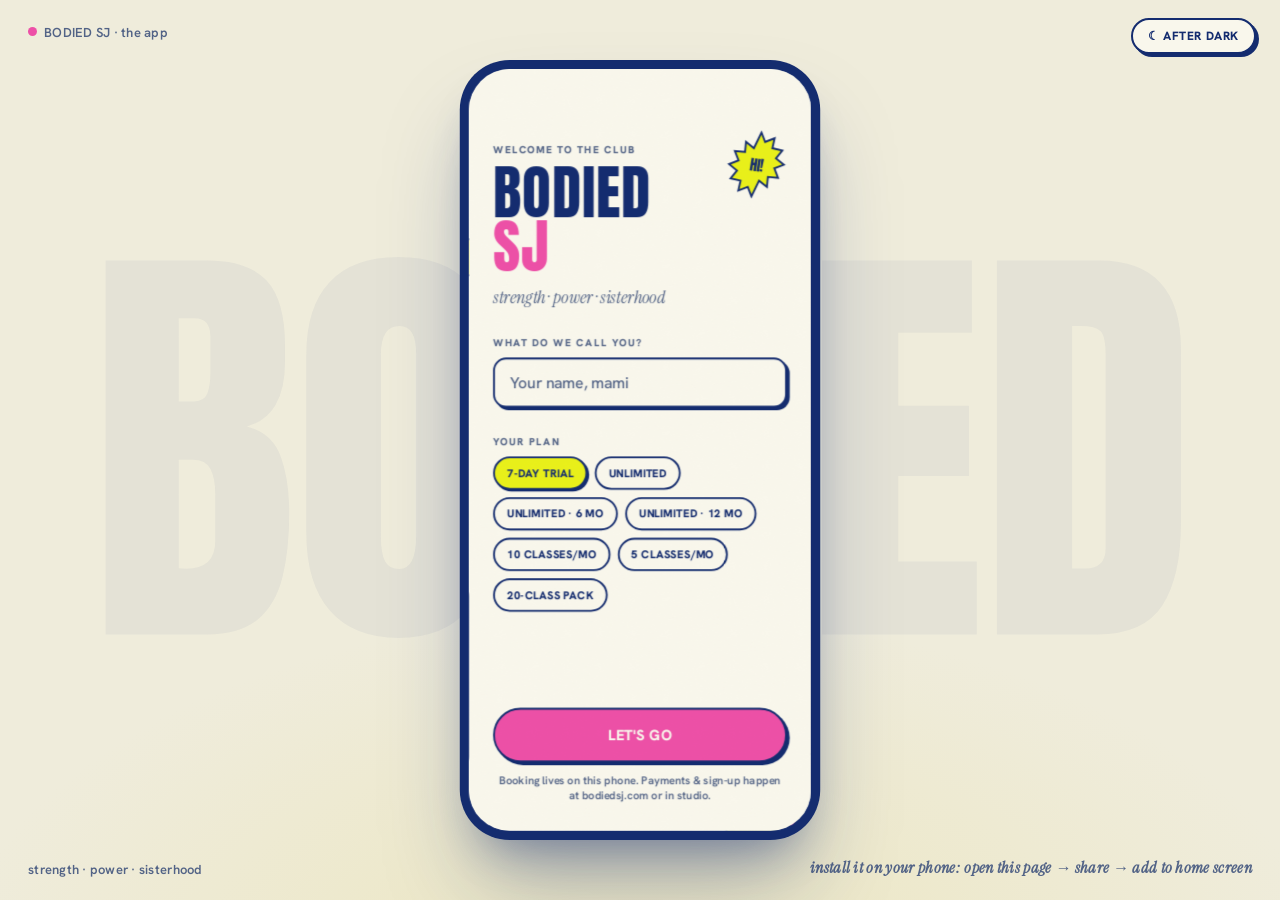
==== commit 654fdf25: "Concept-01 becomes the full BODIED SJ app (installable PWA) index.html is now the real app: rolling " ====
--- a/index.html
+++ b/index.html
@@ -3,606 +3,28 @@
 <head>
 <meta charset="UTF-8">
 <meta name="viewport" content="width=device-width, initial-scale=1.0, viewport-fit=cover">
-<title>BODIED SJ · App Concept 01</title>
+<title>BODIED SJ</title>
+<meta name="description" content="BODIED SJ in your pocket — book classes, collect stamps, meet the coaches. Strength. Power. Sisterhood.">
+<link rel="manifest" href="manifest.webmanifest">
+<meta name="theme-color" content="#FBF9EE">
+<meta name="apple-mobile-web-app-capable" content="yes">
+<meta name="mobile-web-app-capable" content="yes">
+<meta name="apple-mobile-web-app-status-bar-style" content="black-translucent">
+<meta name="apple-mobile-web-app-title" content="BODIED SJ">
+<link rel="apple-touch-icon" href="assets/icons/apple-touch-icon.png">
+<link rel="icon" type="image/png" sizes="192x192" href="assets/icons/icon-192.png">
 <link rel="preconnect" href="https://fonts.googleapis.com">
 <link rel="preconnect" href="https://fonts.gstatic.com" crossorigin>
 <link href="https://fonts.googleapis.com/css2?family=Anton&family=Hanken+Grotesk:wght@400;500;600;700;800&family=Instrument+Serif:ital@1&display=swap" rel="stylesheet">
-<style>
-/* ============ TOKENS ============ */
-:root{
-  --paper: oklch(97.5% 0.015 100);
-  --paper-dim: oklch(94% 0.022 97);
-  --ink: oklch(32% 0.12 265);
-  --ink-soft: oklch(50% 0.06 265);
-  --pink: oklch(67% 0.21 350);
-  --pink-deep: oklch(58% 0.21 352);
-  --chartreuse: oklch(92% 0.2 112);
-  --teal: oklch(78% 0.13 185);
-  --teal-deep: oklch(60% 0.11 190);
-  --royal: oklch(32% 0.12 265);          /* fixed royal blue, both themes */
-  --cream: oklch(97.5% 0.015 100);       /* fixed cream, both themes */
-  --on-bright: oklch(32% 0.12 265);      /* text on chartreuse/teal/pink fields */
-  --hairline: oklch(32% 0.12 265 / 0.14);
-  --hairline-strong: oklch(32% 0.12 265 / 0.45);
-  --display: 'Anton', sans-serif;
-  --sans: 'Hanken Grotesk', sans-serif;
-  --serif: 'Instrument Serif', serif;
-  --ease: cubic-bezier(0.16, 1, 0.3, 1);
-  --shadow-pop: 4px 4px 0 var(--ink);
-  --shadow-pop-sm: 3px 3px 0 var(--ink);
-}
-*{margin:0;padding:0;box-sizing:border-box;-webkit-tap-highlight-color:transparent}
-html,body{height:100%}
-body{
-  background: var(--paper-dim);
-  font-family: var(--sans);
-  color: var(--ink);
-  overflow:hidden;
-}
-
-/* ============ DESKTOP STAGE ============ */
-.stage{
-  position:fixed; inset:0;
-  display:flex; align-items:center; justify-content:center;
-  background:
-    radial-gradient(ellipse 90% 70% at 50% 110%, oklch(92% 0.05 100), transparent 60%),
-    var(--paper-dim);
-}
-.stage-word{
-  position:absolute; left:50%; top:50%;
-  transform:translate(-50%,-50%);
-  font-family:var(--display);
-  font-size: clamp(180px, 34vw, 520px);
-  letter-spacing:-0.01em;
-  color: oklch(32% 0.12 265 / 0.05);
-  user-select:none; pointer-events:none;
-  white-space:nowrap;
-}
-.stage-note{
-  position:absolute; font-size:13px; font-weight:600; color:var(--ink-soft);
-  letter-spacing:0.02em;
-}
-.stage-note.tl{top:24px;left:28px}
-.stage-note.tr{top:24px;right:28px; font-family:var(--serif); font-style:italic; font-size:16px;}
-.stage-note.br{bottom:22px;right:28px; font-family:var(--serif); font-style:italic; font-size:16px;}
-.theme-toggle{
-  position:absolute; top:18px; right:24px; z-index:5;
-  font-family:var(--sans); font-weight:800; font-size:12px; letter-spacing:0.05em;
-  text-transform:uppercase;
-  border:2px solid var(--ink); border-radius:999px;
-  background:var(--paper); color:var(--ink);
-  padding:8px 15px; cursor:pointer;
-  box-shadow:var(--shadow-pop-sm);
-  transition:transform 0.12s var(--ease), box-shadow 0.12s var(--ease);
-}
-.theme-toggle:active{transform:translate(2px,2px); box-shadow:0 0 0 var(--ink)}
-.theme-toggle:focus-visible{outline:3px solid var(--pink); outline-offset:2px}
-.stage-note.bl{bottom:22px;left:28px}
-.stage-note .dot{display:inline-block;width:9px;height:9px;border-radius:50%;background:var(--pink);margin-right:7px;vertical-align:1px}
-
-/* ============ PHONE ============ */
-.phone{
-  position:relative;
-  width:390px; height:844px;
-  flex:none;
-  background:var(--ink);
-  border-radius:54px;
-  padding:10px;
-  box-shadow:
-    0 60px 100px -20px oklch(32% 0.12 265 / 0.35),
-    0 30px 50px -25px oklch(32% 0.12 265 / 0.4);
-}
-.viewport{
-  position:relative; width:100%; height:100%;
-  background:var(--paper);
-  border-radius:44px;
-  overflow:hidden;
-  isolation:isolate;
-}
-/* riso paper grain */
-.viewport::after{
-  content:""; position:absolute; inset:0; z-index:99; pointer-events:none;
-  background-image:url("data:image/svg+xml,%3Csvg xmlns='http://www.w3.org/2000/svg' width='180' height='180'%3E%3Cfilter id='n'%3E%3CfeTurbulence type='fractalNoise' baseFrequency='0.9' numOctaves='2'/%3E%3C/filter%3E%3Crect width='180' height='180' filter='url(%23n)' opacity='0.5'/%3E%3C/svg%3E");
-  opacity:0.05; mix-blend-mode:multiply;
-  border-radius:44px;
-}
-.notch{
-  position:absolute; top:21px; left:50%; transform:translateX(-50%);
-  width:118px; height:32px; background:var(--ink); border-radius:20px; z-index:60;
-}
-.statusbar{
-  position:absolute; top:0; left:0; right:0; height:58px; z-index:75;
-  display:flex; align-items:center; justify-content:space-between;
-  padding:14px 30px 0;
-  font-size:15px; font-weight:700; color:var(--ink);
-  pointer-events:none;
-  transition: color 0.25s var(--ease);
-  background:linear-gradient(to bottom, var(--paper) 45%, oklch(97.5% 0.015 100 / 0) 100%);
-}
-.app.detail-light .statusbar{background:none}
-.statusbar svg{display:block}
-.app.detail-light .statusbar{color:var(--cream)}
-.app.detail-bright .statusbar{color:var(--on-bright); background:none}
-.home-pill{
-  position:absolute; bottom:8px; left:50%; transform:translateX(-50%);
-  width:130px; height:5px; border-radius:3px; background:var(--ink); opacity:0.35; z-index:60;
-  transition: background 0.25s var(--ease), opacity 0.25s var(--ease);
-}
-.app.detail-light .home-pill{background:var(--cream); opacity:0.6}
-.app.detail-bright .home-pill{background:var(--on-bright); opacity:0.5}
-
-/* ============ APP SHELL ============ */
-.app{position:absolute; inset:0; overflow:hidden}
-.screen{
-  position:absolute; inset:0;
-  padding:64px 0 96px;
-  overflow-y:auto; overflow-x:hidden;
-  scrollbar-width:none;
-  opacity:0; transform:translateY(10px);
-  pointer-events:none;
-  transition: opacity 0.22s var(--ease), transform 0.22s var(--ease);
-}
-.screen::-webkit-scrollbar{display:none}
-.screen.active{opacity:1; transform:translateY(0); pointer-events:auto}
-
-/* ============ TYPE HELPERS ============ */
-.eyebrow{
-  font-size:11px; font-weight:800; letter-spacing:0.14em; color:var(--ink-soft);
-  text-transform:uppercase;
-}
-.display{font-family:var(--display); text-transform:uppercase; line-height:0.92; letter-spacing:0.01em}
-.aside{font-family:var(--serif); font-style:italic; color:var(--ink-soft)}
-
-/* ============ TODAY ============ */
-.pad{padding-left:22px; padding-right:22px}
-.today-head{display:flex; align-items:flex-end; justify-content:space-between; margin-top:10px}
-.today-head h1{font-size:34px; font-weight:800; letter-spacing:-0.02em; line-height:1.05; margin-top:6px}
-.today-head h1 em{font-family:var(--serif); font-weight:400; font-style:italic; letter-spacing:0}
-.avatar{
-  width:46px; height:46px; border-radius:50%;
-  background:var(--pink); color:var(--cream);
-  display:flex; align-items:center; justify-content:center;
-  font-weight:800; font-size:16px;
-  border:2px solid var(--ink); box-shadow:var(--shadow-pop-sm);
-  flex:none;
-}
-
-/* marquee */
-.marquee{
-  margin:18px 0 0; background:var(--chartreuse);
-  border-top:2px solid var(--ink); border-bottom:2px solid var(--ink);
-  overflow:hidden; white-space:nowrap;
-  padding:7px 0;
-}
-.marquee-track{display:inline-block; animation:marq 26s linear infinite}
-.marquee span{
-  font-family:var(--display); font-size:15px; letter-spacing:0.08em;
-  color:var(--on-bright); text-transform:uppercase;
-}
-.marquee .star{margin:0 14px; font-family:var(--sans); font-weight:800}
-@keyframes marq{from{transform:translateX(0)}to{transform:translateX(-50%)}}
-
-/* ticket */
-.section-label{margin:24px 22px 12px; display:flex; align-items:baseline; gap:10px}
-.ticket{
-  margin:0 22px; position:relative;
-  background:var(--paper); border:2px solid var(--ink); border-radius:16px;
-  box-shadow:var(--shadow-pop);
-  display:flex;
-  overflow:hidden;
-}
-.ticket-main{flex:1; padding:18px 14px 16px 18px; min-width:0}
-.ticket-main .display{font-size:33px; color:var(--ink)}
-.ticket-meta{display:flex; gap:8px; margin-top:10px; flex-wrap:wrap}
-.chip{
-  display:inline-flex; align-items:center; gap:6px;
-  font-size:12px; font-weight:700;
-  border:1.5px solid var(--ink); border-radius:999px;
-  padding:4px 10px; color:var(--ink); background:var(--paper);
-}
-.chip.fill-pink{background:var(--pink); color:var(--paper)}
-.coach-dot{width:16px;height:16px;border-radius:50%;display:inline-flex;align-items:center;justify-content:center;font-size:9px;font-weight:800;flex:none}
-.ticket-perf{
-  position:relative; width:0;
-  border-left:2px dashed var(--hairline-strong);
-}
-.ticket-perf::before,.ticket-perf::after{
-  content:""; position:absolute; left:-9px; width:16px; height:16px;
-  background:var(--paper-dim); border:2px solid var(--ink); border-radius:50%;
-}
-.ticket-perf::before{top:-10px}
-.ticket-perf::after{bottom:-10px}
-.ticket-stub{
-  width:104px; flex:none; padding:14px 12px;
-  display:flex; flex-direction:column; align-items:center; justify-content:center; gap:8px;
-  background:oklch(96% 0.04 108);
-}
-.ticket-stub .spot{font-family:var(--display); font-size:26px; color:var(--ink)}
-.ticket-stub .eyebrow{font-size:9px; text-align:center}
-.btn{
-  font-family:var(--sans); font-weight:800; font-size:13px; letter-spacing:0.03em;
-  border:2px solid var(--ink); border-radius:999px;
-  background:var(--pink); color:var(--paper);
-  padding:9px 16px; cursor:pointer;
-  box-shadow:var(--shadow-pop-sm);
-  transition:transform 0.12s var(--ease), box-shadow 0.12s var(--ease), background 0.15s;
-  text-transform:uppercase;
-}
-.btn:active{transform:translate(3px,3px); box-shadow:0 0 0 var(--ink)}
-.btn:focus-visible{outline:3px solid var(--pink); outline-offset:2px}
-.btn.ghost{background:var(--paper); color:var(--ink)}
-.btn.stamped{background:var(--chartreuse); color:var(--on-bright)}
-.btn.sm{padding:7px 13px; font-size:11px; box-shadow:2px 2px 0 var(--ink)}
-.btn.sm:active{transform:translate(2px,2px); box-shadow:0 0 0 var(--ink)}
-
-/* week strip */
-.week{
-  margin:0 22px; display:grid; grid-template-columns:repeat(7,1fr); gap:6px;
-}
-.day-cell{
-  text-align:center; padding:9px 0 7px;
-  border-radius:12px; border:1.5px solid transparent;
-  position:relative;
-}
-.day-cell .d{font-size:10px; font-weight:800; letter-spacing:0.1em; color:var(--ink-soft)}
-.day-cell .n{font-size:15px; font-weight:700; margin-top:2px}
-.day-cell.today{border-color:var(--ink); background:var(--paper); box-shadow:2px 2px 0 var(--ink)}
-.day-cell .stamp-star{
-  position:absolute; top:50%; left:50%; width:34px; height:34px;
-  transform:translate(-50%,-44%) rotate(12deg);
-  z-index:0;
-}
-.day-cell .d,.day-cell .n{position:relative; z-index:1}
-.day-cell.done .n{color:var(--ink)}
-
-/* poster rail */
-.rail{
-  display:flex; gap:14px; overflow-x:auto; padding:6px 22px 14px;
-  scrollbar-width:none; scroll-snap-type:x mandatory;
-}
-.rail::-webkit-scrollbar{display:none}
-.poster{
-  flex:none; width:150px; height:200px; border-radius:14px;
-  border:2px solid var(--ink); box-shadow:var(--shadow-pop);
-  padding:14px 13px; position:relative; overflow:hidden;
-  display:flex; flex-direction:column; justify-content:space-between;
-  cursor:pointer; scroll-snap-align:start;
-  transition:transform 0.15s var(--ease);
-  text-align:left; font-family:var(--sans);
-}
-.poster:active{transform:translate(2px,2px); box-shadow:2px 2px 0 var(--ink)}
-.poster .display{font-size:27px; word-break:break-word}
-.poster .ptime{font-size:11px; font-weight:800; letter-spacing:0.06em; opacity:0.85}
-.poster .pcoach{font-size:11px; font-weight:700; opacity:0.85}
-.poster.c-pink{background:var(--pink); color:var(--paper)}
-.poster.c-blue{background:var(--royal); color:var(--cream); box-shadow:4px 4px 0 var(--pink)}
-.poster.c-chartreuse{background:var(--chartreuse); color:var(--on-bright)}
-.poster.c-teal{background:var(--teal); color:var(--on-bright)}
-.poster .pburst{position:absolute; top:10px; right:10px; width:34px; height:34px; opacity:0.9}
-
-/* promo */
-.promo{
-  margin:8px 22px 26px; position:relative;
-  background:var(--ink); color:var(--paper);
-  border-radius:16px; border:2px solid var(--ink);
-  padding:20px 110px 20px 20px;
-  box-shadow:4px 4px 0 var(--pink);
-  overflow:hidden;
-}
-.promo .display{font-size:26px}
-.promo p{font-size:13px; font-weight:500; margin-top:7px; opacity:0.85; line-height:1.45}
-.promo .aside{color:oklch(85% 0.06 100)}
-.promo-burst{
-  position:absolute; right:-14px; top:50%; transform:translateY(-50%) rotate(8deg);
-  width:108px; height:108px;
-}
-.promo-burst text{font-family:var(--display); font-size:30px}
-
-/* ============ CLASSES / SCHEDULE ============ */
-.sched-head{margin-top:10px}
-.sched-head .display{font-size:42px}
-.daychips{display:flex; gap:8px; overflow-x:auto; padding:16px 22px 4px; scrollbar-width:none}
-.daychips::-webkit-scrollbar{display:none}
-.daychip{
-  flex:none; border:2px solid var(--ink); border-radius:999px;
-  background:var(--paper); padding:8px 14px;
-  font-family:var(--sans); font-weight:800; font-size:12px; letter-spacing:0.05em;
-  color:var(--ink); cursor:pointer;
-  transition:background 0.15s, box-shadow 0.15s, transform 0.15s var(--ease);
-  text-transform:uppercase;
-}
-.daychip.sel{background:var(--chartreuse); color:var(--on-bright); box-shadow:2px 2px 0 var(--ink)}
-.daychip:focus-visible{outline:3px solid var(--pink); outline-offset:2px}
-.timetable{margin:14px 0 10px}
-.trow{
-  display:flex; gap:14px; padding:14px 22px;
-  border-bottom:1.5px solid var(--hairline);
-  cursor:pointer; position:relative;
-  transition:background 0.15s;
-}
-.trow:active{background:oklch(96% 0.04 108)}
-.trow:last-child{border-bottom:none}
-.t-time{width:62px; flex:none; padding-top:2px}
-.t-time .h{font-family:var(--display); font-size:19px; line-height:1}
-.t-time .ap{font-size:10px; font-weight:800; letter-spacing:0.1em; color:var(--ink-soft)}
-.t-main{flex:1; min-width:0}
-.t-name{font-size:17px; font-weight:800; letter-spacing:-0.01em; line-height:1.15}
-.t-meta{display:flex; align-items:center; gap:8px; margin-top:5px; font-size:12px; font-weight:600; color:var(--ink-soft); flex-wrap:wrap}
-.t-meta .cdot{width:18px;height:18px;border-radius:50%;display:inline-flex;align-items:center;justify-content:center;font-size:9px;font-weight:800;border:1.5px solid var(--ink)}
-.spots{display:inline-flex; align-items:center; gap:4px}
-.spots i{width:7px;height:7px;border-radius:50%;background:var(--pink);display:inline-block}
-.t-act{flex:none; display:flex; align-items:center}
-.mini-stamp{
-  font-family:var(--display); font-size:13px; letter-spacing:0.06em;
-  background:var(--chartreuse); color:var(--on-bright);
-  border:2px solid var(--ink); border-radius:8px;
-  padding:5px 10px; transform:rotate(-4deg);
-  display:inline-block;
-}
-.full-tag{font-size:11px; font-weight:800; letter-spacing:0.08em; color:var(--ink-soft); text-transform:uppercase}
-.rest-state{padding:70px 40px; text-align:center}
-.rest-state .display{font-size:36px; margin-top:18px}
-.rest-state p{margin-top:10px; font-size:16px}
-
-/* ============ DETAIL SHEET ============ */
-.detail{
-  position:absolute; inset:0; z-index:70;
-  transform:translateY(102%);
-  transition:transform 0.3s var(--ease);
-  display:flex; flex-direction:column;
-  padding:64px 24px 30px;
-  overflow-y:auto; scrollbar-width:none;
-}
-.detail::-webkit-scrollbar{display:none}
-.detail.open{transform:translateY(0)}
-.detail.c-pink{background:var(--pink); color:var(--paper)}
-.detail.c-blue{background:var(--royal); color:var(--cream)}
-.detail.c-teal{background:var(--teal-deep); color:var(--cream)}
-.detail.c-chartreuse{background:var(--chartreuse); color:var(--on-bright)}
-.d-back{
-  width:42px; height:42px; border-radius:50%; flex:none;
-  border:2px solid currentColor; background:transparent; color:inherit;
-  display:flex; align-items:center; justify-content:center; cursor:pointer;
-  transition:transform 0.12s var(--ease);
-}
-.d-back:active{transform:scale(0.92)}
-.d-back:focus-visible{outline:3px solid currentColor; outline-offset:2px}
-.d-title{margin-top:26px}
-.d-title .display{font-size:64px; line-height:0.88}
-.d-title .outline{
-  color:transparent;
-  -webkit-text-stroke:2px currentColor;
-}
-.detail.c-pink .d-title .outline{-webkit-text-stroke-color:var(--paper)}
-.detail.c-blue .d-title .outline,.detail.c-teal .d-title .outline{-webkit-text-stroke-color:var(--cream)}
-.detail.c-chartreuse .d-title .outline{-webkit-text-stroke-color:var(--on-bright)}
-.d-when{margin-top:18px; font-size:14px; font-weight:800; letter-spacing:0.08em; text-transform:uppercase; opacity:0.95}
-.d-coachline{display:flex; align-items:center; gap:10px; margin-top:14px; font-size:15px; font-weight:700}
-.d-coachline .cdot{width:30px;height:30px;border-radius:50%;display:flex;align-items:center;justify-content:center;font-size:12px;font-weight:800;border:2px solid currentColor}
-.d-effort{margin-top:22px; display:flex; align-items:center; gap:10px}
-.d-effort .eyebrow{color:inherit; opacity:0.75}
-.d-effort .stars{font-size:18px; letter-spacing:4px}
-.d-vibe{margin-top:24px}
-.d-vibe .eyebrow{color:inherit; opacity:0.75}
-.d-vibe p{font-family:var(--serif); font-style:italic; font-size:21px; line-height:1.35; max-width:30ch; margin-top:8px}
-.d-tags{display:flex; gap:8px; margin-top:20px; flex-wrap:wrap}
-.d-tags .chip{background:transparent; color:inherit; border-color:currentColor}
-.d-spacer{flex:1; min-height:26px}
-.d-book{
-  width:100%; padding:17px; font-size:16px;
-  background:var(--paper); color:var(--ink);
-  border:2px solid var(--ink); box-shadow:var(--shadow-pop);
-}
-.detail.c-chartreuse .d-book{background:var(--on-bright); color:var(--chartreuse); box-shadow:4px 4px 0 var(--cream)}
-.d-book.stamped{background:var(--chartreuse); color:var(--ink)}
-.d-note{margin-top:12px; text-align:center; font-size:12px; font-weight:600; opacity:0.8}
-
-/* booked stamp overlay */
-.stamp-overlay{
-  position:absolute; top:38%; left:50%; z-index:80;
-  transform:translate(-50%,-50%) rotate(-9deg) scale(1.6);
-  opacity:0; pointer-events:none;
-}
-.stamp-overlay.show{
-  animation:stampdown 0.42s var(--ease) forwards;
-}
-@keyframes stampdown{
-  0%{opacity:0; transform:translate(-50%,-50%) rotate(-16deg) scale(1.7)}
-  60%{opacity:1; transform:translate(-50%,-50%) rotate(-9deg) scale(0.96)}
-  100%{opacity:1; transform:translate(-50%,-50%) rotate(-9deg) scale(1)}
-}
-.stamp-inner{
-  font-family:var(--display); font-size:44px; letter-spacing:0.04em;
-  color:var(--on-bright); background:var(--chartreuse);
-  border:3px solid var(--ink); border-radius:14px;
-  padding:10px 26px; box-shadow:6px 6px 0 var(--ink);
-  text-transform:uppercase;
-}
-
-/* ============ COACHES ============ */
-.coach-sub{margin-top:8px; font-size:19px}
-.coach-list{margin-top:22px}
-.coach-row{
-  display:flex; gap:16px; padding:20px 22px;
-  border-top:2px solid var(--ink);
-  align-items:flex-start;
-}
-.coach-row:last-of-type{border-bottom:2px solid var(--ink)}
-.coach-row.flip{flex-direction:row-reverse; text-align:right}
-.coach-row.flip .coach-tags{justify-content:flex-end}
-.coach-row.flip .coach-name-row{flex-direction:row-reverse}
-.coach-block{
-  width:88px; height:104px; flex:none; border-radius:14px;
-  border:2px solid var(--ink); box-shadow:var(--shadow-pop-sm);
-  display:flex; align-items:center; justify-content:center;
-  font-family:var(--display); font-size:44px;
-  position:relative; overflow:hidden;
-}
-.coach-info{flex:1; min-width:0}
-.coach-name-row{display:flex; align-items:center; gap:10px}
-.coach-info .display{font-size:30px}
-.coach-role{font-size:11px; font-weight:800; letter-spacing:0.12em; text-transform:uppercase; color:var(--ink-soft); margin-top:5px}
-.coach-bio{font-size:13px; line-height:1.5; margin-top:8px; color:var(--ink); font-weight:500; max-width:42ch}
-.coach-tags{display:flex; gap:6px; margin-top:10px; flex-wrap:wrap}
-.coach-tags .chip{font-size:10px; padding:3px 9px}
-.fave{
-  background:none; border:none; cursor:pointer; padding:4px; flex:none;
-  transition:transform 0.15s var(--ease);
-}
-.fave:active{transform:scale(1.25)}
-.fave svg{display:block}
-.fave .heart-fill{fill:transparent; transition:fill 0.15s}
-.fave.on .heart-fill{fill:var(--pink)}
-.soccer-band{
-  margin:24px 22px 10px; padding:16px 18px;
-  color:var(--on-bright);
-  background:var(--teal); border:2px solid var(--ink); border-radius:14px;
-  box-shadow:var(--shadow-pop-sm);
-  display:flex; align-items:center; gap:12px;
-}
-.soccer-band .display{font-size:17px}
-.soccer-band p{font-size:12px; font-weight:600; margin-top:3px}
-
-/* ============ YOU ============ */
-.member-card{
-  margin:18px 22px 0; padding:20px;
-  background:var(--ink); color:var(--paper);
-  border-radius:18px; border:2px solid var(--ink);
-  box-shadow:4px 4px 0 var(--pink);
-  position:relative; overflow:hidden;
-}
-.member-card .display{font-size:30px}
-.mc-row{display:flex; justify-content:space-between; align-items:flex-end; margin-top:26px}
-.mc-label{font-size:9px; font-weight:800; letter-spacing:0.16em; opacity:0.6; text-transform:uppercase}
-.mc-val{font-size:14px; font-weight:700; margin-top:3px}
-.barcode{
-  margin-top:18px; height:34px; border-radius:4px;
-  background:repeating-linear-gradient(90deg,
-    var(--paper) 0 2px, transparent 2px 5px,
-    var(--paper) 5px 9px, transparent 9px 11px,
-    var(--paper) 11px 12px, transparent 12px 16px);
-  opacity:0.9;
-}
-.mc-spark{position:absolute; top:14px; right:16px; width:30px; height:30px}
-.bodied-line{margin:20px 22px 0; font-size:15px; font-weight:600; line-height:1.5}
-.bodied-line strong{font-weight:800}
-.sticker-book{
-  margin:14px 22px; display:grid; grid-template-columns:repeat(3,1fr); gap:12px;
-}
-.sticker{
-  aspect-ratio:1; display:flex; align-items:center; justify-content:center;
-  position:relative; text-align:center;
-}
-.sticker svg{position:absolute; inset:0; width:100%; height:100%}
-.sticker .s-label{
-  position:relative; font-family:var(--display); font-size:11px; line-height:1.05;
-  text-transform:uppercase; max-width:62%; letter-spacing:0.03em;
-}
-.sticker.locked{opacity:0.55}
-.sticker.locked .s-label{color:var(--ink-soft); font-family:var(--sans); font-weight:800; font-size:10px}
-.plan-row,.settings-row{
-  margin:0 22px; padding:16px 4px;
-  display:flex; align-items:center; justify-content:space-between; gap:10px;
-  border-bottom:1.5px solid var(--hairline);
-}
-.plan-row .pr-main{font-size:15px; font-weight:800}
-.plan-row .pr-sub{font-size:12px; font-weight:600; color:var(--ink-soft); margin-top:3px}
-.settings-row{cursor:pointer; font-size:15px; font-weight:700}
-.settings-row .arrow{color:var(--ink-soft); font-weight:800}
-.studio-foot{margin:26px 22px 10px; text-align:center}
-.studio-foot .aside{font-size:17px}
-.studio-foot p{font-size:12px; font-weight:600; color:var(--ink-soft); margin-top:6px}
-
-/* ============ TAB BAR ============ */
-.tabbar{
-  position:absolute; left:0; right:0; bottom:0; z-index:50;
-  height:84px; padding:10px 14px 26px;
-  background:var(--paper);
-  border-top:2px solid var(--ink);
-  display:flex;
-}
-.tab{
-  flex:1; background:none; border:none; cursor:pointer;
-  display:flex; flex-direction:column; align-items:center; gap:3px;
-  font-family:var(--sans); font-size:10px; font-weight:800; letter-spacing:0.06em;
-  color:var(--ink-soft); text-transform:uppercase;
-  border-radius:12px; padding:4px 0;
-  transition:color 0.15s;
-}
-.tab svg{display:block}
-.tab .ic{stroke:var(--ink-soft); transition:stroke 0.15s}
-.tab.active{color:var(--ink)}
-.tab.active .ic{stroke:var(--ink)}
-.tab .tab-pill{
-  width:26px; height:5px; border-radius:3px; background:transparent;
-  transition:background 0.18s;
-}
-.tab.active .tab-pill{background:var(--chartreuse); outline:1.5px solid var(--ink)}
-.tab:focus-visible{outline:3px solid var(--pink); outline-offset:-2px}
-
-/* ============ AFTER DARK (black + pink) ============ */
-[data-theme="dark"]{
-  --paper: oklch(17% 0.022 345);
-  --paper-dim: oklch(12.5% 0.018 345);
-  --ink: oklch(92% 0.035 350);
-  --ink-soft: oklch(70% 0.05 350);
-  --on-bright: oklch(16% 0.03 340);
-  --hairline: oklch(92% 0.035 350 / 0.16);
-  --hairline-strong: oklch(92% 0.035 350 / 0.45);
-}
-[data-theme="dark"] .stage{
-  background:
-    radial-gradient(ellipse 90% 70% at 50% 110%, oklch(35% 0.13 350 / 0.55), transparent 60%),
-    var(--paper-dim);
-}
-[data-theme="dark"] .stage-word{color:oklch(92% 0.035 350 / 0.05)}
-[data-theme="dark"] .phone{
-  background:oklch(10% 0.012 340);
-  box-shadow:
-    0 60px 100px -20px oklch(67% 0.21 350 / 0.3),
-    0 30px 50px -25px oklch(0% 0 0 / 0.6);
-}
-[data-theme="dark"] .notch{background:oklch(10% 0.012 340)}
-[data-theme="dark"] .viewport::after{mix-blend-mode:screen; opacity:0.07}
-[data-theme="dark"] .statusbar{background:linear-gradient(to bottom, var(--paper) 45%, oklch(17% 0.022 345 / 0) 100%)}
-[data-theme="dark"] .app.detail-light .statusbar,
-[data-theme="dark"] .app.detail-bright .statusbar{background:none}
-[data-theme="dark"] .marquee{background:var(--pink); border-color:var(--pink)}
-[data-theme="dark"] .ticket-stub{background:oklch(24% 0.05 350)}
-[data-theme="dark"] .trow:active{background:oklch(22% 0.035 350)}
-[data-theme="dark"] .daychip.sel{background:var(--pink)}
-[data-theme="dark"] .tab.active .tab-pill{background:var(--pink)}
-[data-theme="dark"] .member-card{background:var(--pink); color:var(--on-bright); box-shadow:4px 4px 0 var(--ink)}
-[data-theme="dark"] .promo{background:oklch(25% 0.06 348); color:var(--ink)}
-
-/* ============ MOBILE FULL-BLEED ============ */
-@media (max-width:560px){
-  .stage{display:block; background:var(--paper)}
-  .stage-word,.stage-note,.theme-toggle{display:none}
-  .phone{
-    width:100%; height:100%; border-radius:0; padding:0; box-shadow:none;
-    transform:none !important;
-  }
-  .viewport{border-radius:0}
-  .viewport::after{border-radius:0}
-  .notch{display:none}
-  .statusbar{display:none}
-  .screen{padding-top:max(18px, env(safe-area-inset-top))}
-  .detail{padding-top:max(24px, env(safe-area-inset-top))}
-}
-@media (prefers-reduced-motion:reduce){
-  .marquee-track{animation:none}
-  *{transition-duration:0.01ms !important; animation-duration:0.01ms !important}
-}
-</style>
+<link rel="stylesheet" href="assets/app.css">
 </head>
 <body>
 
 <div class="stage">
   <div class="stage-word" aria-hidden="true">BODIED</div>
-  <div class="stage-note tl"><span class="dot"></span>BODIED SJ · app concept 01</div>
+  <div class="stage-note tl"><span class="dot"></span>BODIED SJ · the app</div>
   <button class="theme-toggle" id="theme-toggle">☾ after dark</button>
-  <div class="stage-note br">tap around, everything works</div>
+  <div class="stage-note br">install it on your phone: open this page → share → add to home screen</div>
   <div class="stage-note bl">strength · power · sisterhood</div>
 
   <div class="phone" id="phone">
@@ -611,7 +33,7 @@
 
         <div class="notch" aria-hidden="true"></div>
         <div class="statusbar" aria-hidden="true">
-          <span>9:41</span>
+          <span id="sb-time">9:41</span>
           <svg width="64" height="13" viewBox="0 0 64 13" fill="none" aria-hidden="true">
             <rect x="0" y="6" width="3" height="6" rx="1" fill="currentColor"/>
             <rect x="5" y="4" width="3" height="8" rx="1" fill="currentColor"/>
@@ -628,10 +50,10 @@
         <section class="screen active" id="screen-today">
           <div class="pad today-head">
             <div>
-              <div class="eyebrow">Thursday, June 12</div>
-              <h1>Buenos días,<br><em>Maya</em></h1>
-            </div>
-            <div class="avatar" aria-hidden="true">MR</div>
+              <div class="eyebrow" id="today-date"></div>
+              <h1 id="greeting"></h1>
+            </div>
+            <div class="avatar" id="avatar" aria-hidden="true"></div>
           </div>
 
           <div class="marquee" aria-hidden="true">
@@ -640,27 +62,7 @@
             </div>
           </div>
 
-          <div class="section-label">
-            <span class="eyebrow">Up next</span>
-            <span class="aside" style="font-size:15px">in 9 hours</span>
-          </div>
-          <div class="ticket">
-            <div class="ticket-main">
-              <div class="display">Booty<br>&amp; Abs</div>
-              <div class="ticket-meta">
-                <span class="chip">6:00 AM · 45 min</span>
-                <span class="chip"><span class="coach-dot" style="background:var(--pink);color:var(--paper)">V</span>Valeria</span>
-              </div>
-            </div>
-            <div class="ticket-perf" aria-hidden="true"></div>
-            <div class="ticket-stub">
-              <div>
-                <div class="eyebrow">Spot</div>
-                <div class="spot">07</div>
-              </div>
-              <button class="btn sm" id="checkin-btn">Check in</button>
-            </div>
-          </div>
+          <div id="upnext-wrap"></div>
 
           <div class="section-label"><span class="eyebrow">Your week</span></div>
           <div class="week" id="week-strip"></div>
@@ -670,7 +72,7 @@
           </div>
           <div class="rail" id="poster-rail"></div>
 
-          <div class="promo">
+          <button class="promo" id="promo">
             <div class="display">New here?</div>
             <p>Seven days of unlimited classes. No judgment, all levels.<br>
             <span class="aside">bring a friend, mami.</span></p>
@@ -678,7 +80,7 @@
               <path d="M54 2l8 14 14-8-1 16 16 1-8 14 14 8-14 8 8 14-16 1 1 16-14-8-8 14-8-14-14 8 1-16-16-1 8-14-14-8 14-8-8-14 16-1-1-16 14 8z" fill="var(--chartreuse)" stroke="var(--ink)" stroke-width="2"/>
               <text x="54" y="64" text-anchor="middle" fill="var(--on-bright)">$7</text>
             </svg>
-          </div>
+          </button>
         </section>
 
         <!-- ============ CLASSES ============ -->
@@ -715,7 +117,7 @@
         <section class="screen" id="screen-you">
           <div class="pad sched-head">
             <div class="eyebrow">Your card</div>
-            <div class="display" style="font-size:42px">Maya R.</div>
+            <div class="display" id="you-name" style="font-size:42px"></div>
           </div>
 
           <div class="member-card">
@@ -723,16 +125,16 @@
               <path d="M15 0l3 10 10 3-10 3-3 10-3-10-10-3 10-3z" fill="var(--chartreuse)"/>
             </svg>
             <div class="display">Bodied SJ</div>
-            <div class="mc-label" style="margin-top:4px">Member since Feb 2026</div>
+            <div class="mc-label" style="margin-top:4px" id="mc-since"></div>
             <div class="mc-row">
-              <div><div class="mc-label">Plan</div><div class="mc-val">Unlimited</div></div>
-              <div><div class="mc-label">No.</div><div class="mc-val">0214</div></div>
+              <div><div class="mc-label">Plan</div><div class="mc-val" id="mc-plan"></div></div>
+              <div><div class="mc-label">No.</div><div class="mc-val" id="mc-no"></div></div>
               <div><div class="mc-label">Home turf</div><div class="mc-val">Lincoln Ave</div></div>
             </div>
             <div class="barcode" aria-hidden="true"></div>
           </div>
 
-          <p class="bodied-line"><strong>47 classes bodied</strong> since February. Valeria says you're not allowed to stop now.</p>
+          <p class="bodied-line" id="bodied-line"></p>
 
           <div class="section-label"><span class="eyebrow">Sticker book</span><span class="aside" style="font-size:15px">earn them, collect them</span></div>
           <div class="sticker-book" id="sticker-book"></div>
@@ -740,15 +142,16 @@
           <div class="section-label"><span class="eyebrow">Membership</span></div>
           <div class="plan-row">
             <div>
-              <div class="pr-main">Unlimited · $215/mo</div>
-              <div class="pr-sub">Renews July 1 · pause anytime by email</div>
-            </div>
-            <button class="btn sm ghost">Manage</button>
-          </div>
-          <div class="settings-row" id="appearance-row"><span>Appearance</span><span class="arrow" id="appearance-val">Daylight ›</span></div>
-          <div class="settings-row"><span>Notifications</span><span class="arrow">›</span></div>
-          <div class="settings-row"><span>Payment method</span><span class="arrow">›</span></div>
-          <div class="settings-row"><span>Help &amp; contact</span><span class="arrow">›</span></div>
+              <div class="pr-main" id="plan-main"></div>
+              <div class="pr-sub" id="plan-sub"></div>
+            </div>
+            <button class="btn sm ghost" id="plan-manage">Manage</button>
+          </div>
+          <button class="settings-row" id="appearance-row"><span>Appearance</span><span class="arrow" id="appearance-val">Daylight ›</span></button>
+          <button class="settings-row" data-sheet="profile"><span>Name &amp; plan</span><span class="arrow">›</span></button>
+          <button class="settings-row" data-sheet="notifications"><span>Reminders</span><span class="arrow">›</span></button>
+          <button class="settings-row" data-sheet="payment"><span>Payment method</span><span class="arrow">›</span></button>
+          <button class="settings-row" data-sheet="contact"><span>Help &amp; contact</span><span class="arrow">›</span></button>
 
           <div class="studio-foot">
             <div class="aside">see you on the floor, mami.</div>
@@ -772,11 +175,41 @@
           <div class="d-tags" id="d-tags"></div>
           <div class="d-spacer"></div>
           <button class="btn d-book" id="d-book">Book my spot</button>
-          <div class="d-note" id="d-note">Cancel free up to 2 hours before</div>
+          <div class="d-note" id="d-note"></div>
+          <div class="d-actions" id="d-actions"></div>
+        </section>
+
+        <!-- ============ BOTTOM SHEET ============ -->
+        <button class="sheet-scrim" id="sheet-scrim" aria-label="Close sheet" tabindex="-1"></button>
+        <section class="sheet" id="sheet" role="dialog" aria-modal="true" aria-hidden="true">
+          <div class="sheet-grab" aria-hidden="true"></div>
+          <div class="sheet-body" id="sheet-body"></div>
+        </section>
+
+        <!-- ============ ONBOARDING ============ -->
+        <section class="onboard" id="onboard" hidden>
+          <svg class="ob-burst" viewBox="0 0 74 74" aria-hidden="true">
+            <path d="M37 2l5.5 9.5 9.5-5.5-0.7 11 11 0.7-5.5 9.5 9.5 5.5-9.5 5.5 5.5 9.5-11 0.7 0.7 11-9.5-5.5L37 72l-5.5-9.5-9.5 5.5 0.7-11-11-0.7 5.5-9.5L7.7 41.3l9.5-5.5-5.5-9.5 11-0.7-0.7-11 9.5 5.5z" fill="var(--chartreuse)" stroke="var(--ink)" stroke-width="2"/>
+            <text x="37" y="44" text-anchor="middle" fill="var(--on-bright)" style="font-family:var(--display);font-size:16px">HI!</text>
+          </svg>
+          <div class="eyebrow">Welcome to the club</div>
+          <div class="display ob-title">Bodied<br><span class="accent">SJ</span></div>
+          <div class="aside ob-tag">strength · power · sisterhood</div>
+          <div class="ob-field">
+            <label class="eyebrow" for="ob-name">What do we call you?</label>
+            <input class="ob-input" id="ob-name" type="text" placeholder="Your name, mami" autocomplete="given-name" maxlength="30">
+          </div>
+          <div class="ob-field">
+            <label class="eyebrow" id="plan-chips-label">Your plan</label>
+            <div class="plan-chips" id="plan-chips" role="radiogroup" aria-labelledby="plan-chips-label"></div>
+          </div>
+          <div class="ob-spacer"></div>
+          <button class="btn ob-start" id="ob-start">Let's go</button>
+          <div class="ob-note">Booking lives on this phone. Payments &amp; sign-up happen at bodiedsj.com or in studio.</div>
         </section>
 
         <div class="stamp-overlay" id="stamp-overlay" aria-hidden="true">
-          <div class="stamp-inner">Booked!</div>
+          <div class="stamp-inner" id="stamp-text">Booked!</div>
         </div>
 
         <!-- ============ TAB BAR ============ -->
@@ -804,332 +237,7 @@
   </div>
 </div>
 
-<script>
-/* ============ DATA ============ */
-const COACH_COLORS = {
-  Valeria:{bg:'var(--pink)', fg:'var(--cream)'},
-  Gabi:{bg:'var(--royal)', fg:'var(--cream)'},
-  Bri:{bg:'var(--teal)', fg:'var(--on-bright)'},
-  Kimber:{bg:'var(--chartreuse)', fg:'var(--on-bright)'},
-};
-
-const CLASSES = {
-  'booty-abs':{lines:['Booty','& Abs'], color:'c-pink', effort:3,
-    vibe:'Reggaeton up loud. Your glutes will know about it mañana.',
-    tags:['Mat provided','Bring water','All levels']},
-  'full-body-hiit':{lines:['Full Body','HIIT'], color:'c-blue', effort:4,
-    vibe:'Cardio and strength in one sweaty hour. The fan favorite.',
-    tags:['Bring water','Towel','All levels']},
-  'arms-abs':{lines:['Arms','& Abs'], color:'c-chartreuse', effort:3,
-    vibe:'Upper body day. Tank top season is every season here.',
-    tags:['Dumbbells provided','Bring water']},
-  'pilates-sculpt':{lines:['Pilates','Sculpt'], color:'c-teal', effort:2,
-    vibe:'Slow burn, deep core, shaky legs. In the best way.',
-    tags:['Grip socks','Mat provided','Low impact']},
-  'mommy-me':{lines:['Mommy','& Me'], color:'c-teal', effort:1,
-    vibe:'Move with your little one. Chaos welcome, strollers too.',
-    tags:['Kids welcome','Stroller friendly']},
-  'muscle-mami':{lines:['Muscle','Mami'], color:'c-pink', effort:4,
-    vibe:'The signature. Full body HIIT with the volume at eleven.',
-    tags:['Bring water','Towel','Brave face']},
-};
-
-const SCHEDULE = {
-  'THU 12':[
-    {id:'booty-abs', t:'6:00', ap:'AM', coach:'Valeria', dur:45, left:0, booked:true},
-    {id:'pilates-sculpt', t:'9:30', ap:'AM', coach:'Kimber', dur:50, left:3},
-    {id:'mommy-me', t:'12:00', ap:'PM', coach:'Kimber', dur:40, left:5},
-    {id:'arms-abs', t:'4:30', ap:'PM', coach:'Bri', dur:45, left:-1},
-    {id:'muscle-mami', t:'5:45', ap:'PM', coach:'Valeria', dur:60, left:2},
-    {id:'full-body-hiit', t:'7:00', ap:'PM', coach:'Gabi', dur:60, left:6},
-  ],
-  'FRI 13':[
-    {id:'full-body-hiit', t:'6:00', ap:'AM', coach:'Gabi', dur:60, left:4},
-    {id:'booty-abs', t:'9:30', ap:'AM', coach:'Valeria', dur:45, left:7},
-    {id:'pilates-sculpt', t:'12:00', ap:'PM', coach:'Kimber', dur:50, left:2},
-    {id:'arms-abs', t:'5:45', ap:'PM', coach:'Bri', dur:45, left:5},
-    {id:'muscle-mami', t:'7:00', ap:'PM', coach:'Valeria', dur:60, left:-1},
-  ],
-  'SAT 14':[
-    {id:'muscle-mami', t:'8:00', ap:'AM', coach:'Valeria', dur:60, left:3},
-    {id:'mommy-me', t:'9:30', ap:'AM', coach:'Kimber', dur:40, left:8},
-    {id:'full-body-hiit', t:'11:00', ap:'AM', coach:'Gabi', dur:60, left:5},
-  ],
-  'SUN 15':'rest',
-  'MON 16':[
-    {id:'full-body-hiit', t:'6:00', ap:'AM', coach:'Gabi', dur:60, left:9},
-    {id:'booty-abs', t:'5:45', ap:'PM', coach:'Valeria', dur:45, left:6},
-    {id:'pilates-sculpt', t:'7:00', ap:'PM', coach:'Kimber', dur:50, left:4},
-  ],
-};
-
-const COACHES = [
-  {name:'Valeria', role:'Head trainer · Studio ops', bio:'Former competitive dancer, NASM certified. Core and glutes are her love language.', tags:['Core','Glutes','Personal training']},
-  {name:'Gabi', role:'Strength & conditioning', bio:'Ex Division 1 basketball. Brings the competitive fire, leaves the judgment at the door.', tags:['Strength','Weightlifting','Hype']},
-  {name:'Bri', role:'Fitness coach', bio:'Functional movement specialist. Coaches youth and adults to feel strong and capable.', tags:['Functional','Youth','Form']},
-  {name:'Kimber', role:'Trainer', bio:'Dancer, mom, NASM certified. Built a safe space for women to fall in love with fitness.', tags:['Confidence','Pilates','Moms']},
-];
-
-const STICKERS = [
-  {label:'First class', earned:true, shape:'burst', color:'var(--pink)', text:'var(--paper)', rot:-5},
-  {label:'5AM club', earned:true, shape:'circle', color:'var(--chartreuse)', text:'var(--on-bright)', rot:4},
-  {label:'25 bodied', earned:true, shape:'star', color:'var(--ink)', text:'var(--paper)', rot:-3},
-  {label:'Pilates era', earned:true, shape:'circle', color:'var(--teal)', text:'var(--on-bright)', rot:6},
-  {label:'Brought a friend', earned:true, shape:'burst', color:'var(--chartreuse)', text:'var(--on-bright)', rot:-7},
-  {label:'50 bodied · 3 to go', earned:false, shape:'dashed'},
-];
-
-/* ============ HELPERS ============ */
-const $ = s => document.querySelector(s);
-const app = $('#app');
-
-function coachDot(name, size){
-  const c = COACH_COLORS[name];
-  return `<span class="cdot" style="width:${size}px;height:${size}px;background:${c.bg};color:${c.fg}">${name[0]}</span>`;
-}
-
-/* ============ TABS ============ */
-document.querySelectorAll('.tab').forEach(tab=>{
-  tab.addEventListener('click', ()=>{
-    document.querySelectorAll('.tab').forEach(t=>t.classList.remove('active'));
-    tab.classList.add('active');
-    document.querySelectorAll('.screen').forEach(s=>s.classList.remove('active'));
-    $('#screen-'+tab.dataset.screen).classList.add('active');
-    closeDetail();
-  });
-});
-
-/* ============ WEEK STRIP ============ */
-const star = `<svg class="stamp-star" viewBox="0 0 22 22" aria-hidden="true"><path d="M11 1l2.4 6.1L20 8.4l-5 4.2 1.6 6.4L11 15.4 5.4 19l1.6-6.4-5-4.2 6.6-1.3z" fill="var(--chartreuse)" stroke="var(--ink)" stroke-width="1.6"/></svg>`;
-const weekDays = [
-  {d:'M', n:9, done:true},{d:'T', n:10, done:true},{d:'W', n:11, done:false},
-  {d:'T', n:12, today:true},{d:'F', n:13},{d:'S', n:14},{d:'S', n:15},
-];
-$('#week-strip').innerHTML = weekDays.map(w=>`
-  <div class="day-cell ${w.done?'done':''} ${w.today?'today':''}">
-    ${w.done?star:''}
-    <div class="d">${w.d}</div><div class="n">${w.n}</div>
-  </div>`).join('');
-
-/* ============ POSTER RAIL ============ */
-const railOrder = ['muscle-mami','full-body-hiit','arms-abs','pilates-sculpt','mommy-me'];
-const railTimes = {'muscle-mami':'Today 5:45 PM','full-body-hiit':'Today 7:00 PM','arms-abs':'Today 4:30 PM','pilates-sculpt':'Fri 12:00 PM','mommy-me':'Sat 9:30 AM'};
-const railCoach = {'muscle-mami':'Valeria','full-body-hiit':'Gabi','arms-abs':'Bri','pilates-sculpt':'Kimber','mommy-me':'Kimber'};
-const burst = `<svg class="pburst" viewBox="0 0 34 34" aria-hidden="true"><path d="M17 1l2 6 6-2-2 6 6 2-6 2 2 6-6-2-2 6-2-6-6 2 2-6-6-2 6-2-2-6 6 2z" fill="currentColor" opacity="0.85"/></svg>`;
-$('#poster-rail').innerHTML = railOrder.map(id=>{
-  const c = CLASSES[id];
-  return `<button class="poster ${c.color}" data-class="${id}" data-when="${railTimes[id]}" data-coach="${railCoach[id]}">
-    ${burst}
-    <span class="ptime">${railTimes[id].toUpperCase()}</span>
-    <span>
-      <span class="display">${c.lines.join('<br>')}</span>
-      <span class="pcoach" style="display:block;margin-top:6px">with ${railCoach[id]}</span>
-    </span>
-  </button>`;
-}).join('');
-
-/* ============ SCHEDULE ============ */
-const bookedSet = new Set(['THU 12|booty-abs|6:00']);
-let currentDay = 'THU 12';
-
-function renderDayChips(){
-  $('#daychips').innerHTML = Object.keys(SCHEDULE).map(d=>
-    `<button class="daychip ${d===currentDay?'sel':''}" role="tab" aria-selected="${d===currentDay}" data-day="${d}">${d}</button>`
-  ).join('');
-  document.querySelectorAll('.daychip').forEach(ch=>{
-    ch.addEventListener('click', ()=>{ currentDay = ch.dataset.day; renderDayChips(); renderTimetable(); });
-  });
-}
-
-function renderTimetable(){
-  const day = SCHEDULE[currentDay];
-  const tt = $('#timetable');
-  if(day === 'rest'){
-    tt.innerHTML = `<div class="rest-state">
-      <svg width="64" height="64" viewBox="0 0 64 64" aria-hidden="true"><path d="M32 4l6 16 16-6-6 16 16 6-16 6 6 16-16-6-6 16-6-16-16 6 6-16-16-6 16-6-6-16 16 6z" fill="var(--chartreuse)" stroke="var(--ink)" stroke-width="2.5"/></svg>
-      <div class="display">Rest day</div>
-      <p class="aside">stretch, hydrate, text your gym bestie.</p>
-    </div>`;
-    return;
-  }
-  tt.innerHTML = day.map((s,i)=>{
-    const c = CLASSES[s.id];
-    const key = `${currentDay}|${s.id}|${s.t}`;
-    const booked = bookedSet.has(key);
-    const full = s.left === -1;
-    let act;
-    if(booked) act = `<span class="mini-stamp">Booked</span>`;
-    else if(full) act = `<span class="full-tag">Full ·<br>waitlist</span>`;
-    else act = `<button class="btn sm book-inline" data-key="${key}">Book</button>`;
-    const spots = (full || booked) ? '' :
-      `<span class="spots">${'<i></i>'.repeat(Math.min(s.left,3))} ${s.left} left</span>`;
-    return `<div class="trow" data-class="${s.id}" data-when="${currentDay} · ${s.t} ${s.ap}" data-coach="${s.coach}" data-key="${key}" role="button" tabindex="0">
-      <div class="t-time"><div class="h">${s.t}</div><div class="ap">${s.ap}</div></div>
-      <div class="t-main">
-        <div class="t-name">${c.lines.join(' ')}</div>
-        <div class="t-meta">${coachDot(s.coach,18)} ${s.coach} · ${s.dur} min ${spots}</div>
-      </div>
-      <div class="t-act">${act}</div>
-    </div>`;
-  }).join('');
-
-  tt.querySelectorAll('.book-inline').forEach(b=>{
-    b.addEventListener('click', e=>{
-      e.stopPropagation();
-      bookedSet.add(b.dataset.key);
-      renderTimetable();
-    });
-  });
-  tt.querySelectorAll('.trow').forEach(row=>{
-    row.addEventListener('click', ()=> openDetail(row.dataset.class, row.dataset.when, row.dataset.coach, row.dataset.key));
-    row.addEventListener('keydown', e=>{ if(e.key==='Enter') row.click(); });
-  });
-}
-renderDayChips();
-renderTimetable();
-
-/* ============ DETAIL ============ */
-const detail = $('#detail');
-let currentKey = null;
-
-function openDetail(id, when, coach, key){
-  const c = CLASSES[id];
-  currentKey = key || null;
-  detail.className = 'detail ' + c.color;
-  $('#d-title').innerHTML = `<div class="display">${c.lines[0]}</div><div class="display outline">${c.lines[1]}</div>`;
-  $('#d-when').textContent = when;
-  $('#d-coach').innerHTML = `${coachDot(coach,30)} with Coach ${coach}`;
-  $('#d-effort').textContent = '★'.repeat(c.effort) + '☆'.repeat(4-c.effort);
-  $('#d-vibe').innerHTML = `<span class="eyebrow" style="letter-spacing:0.14em">The vibe</span><p>${c.vibe}</p>`;
-  $('#d-tags').innerHTML = c.tags.map(t=>`<span class="chip">${t}</span>`).join('');
-  const booked = currentKey && bookedSet.has(currentKey);
-  setBookBtn(booked);
-  detail.classList.add('open');
-  detail.setAttribute('aria-hidden','false');
-  detail.scrollTop = 0;
-  // status bar legibility on saturated backgrounds
-  app.classList.toggle('detail-light', c.color !== 'c-chartreuse');
-  app.classList.toggle('detail-bright', c.color === 'c-chartreuse');
-}
-
-function setBookBtn(booked){
-  const btn = $('#d-book');
-  if(booked){
-    btn.textContent = "You're in · spot 12";
-    btn.classList.add('stamped');
-    $('#d-note').textContent = 'See you there. Cancel free up to 2 hours before.';
-  } else {
-    btn.textContent = 'Book my spot';
-    btn.classList.remove('stamped');
-    $('#d-note').textContent = 'Cancel free up to 2 hours before';
-  }
-}
-
-function closeDetail(){
-  detail.classList.remove('open');
-  detail.setAttribute('aria-hidden','true');
-  app.classList.remove('detail-light','detail-bright');
-}
-$('#d-back').addEventListener('click', closeDetail);
-
-$('#d-book').addEventListener('click', ()=>{
-  if($('#d-book').classList.contains('stamped')) return;
-  if(currentKey) bookedSet.add(currentKey);
-  setBookBtn(true);
-  renderTimetable();
-  const so = $('#stamp-overlay');
-  so.classList.remove('show');
-  void so.offsetWidth;
-  so.classList.add('show');
-  setTimeout(()=>so.classList.remove('show'), 1600);
-});
-
-/* posters open detail too */
-document.querySelectorAll('.poster').forEach(p=>{
-  p.addEventListener('click', ()=> openDetail(p.dataset.class, p.dataset.when.toUpperCase(), p.dataset.coach, null));
-});
-
-/* ============ CHECK IN ============ */
-$('#checkin-btn').addEventListener('click', function(){
-  this.textContent = 'In ★';
-  this.classList.add('stamped');
-});
-
-/* ============ COACHES ============ */
-$('#coach-list').innerHTML = COACHES.map((c,i)=>{
-  const col = COACH_COLORS[c.name];
-  return `<div class="coach-row ${i%2?'flip':''}">
-    <div class="coach-block" style="background:${col.bg};color:${col.fg}">${c.name[0]}</div>
-    <div class="coach-info">
-      <div class="coach-name-row">
-        <span class="display">${c.name}</span>
-        <button class="fave" aria-label="Favorite ${c.name}">
-          <svg width="20" height="20" viewBox="0 0 20 20"><path class="heart-fill" d="M10 17.5C5 13.5 2 10.6 2 7.3 2 4.9 3.9 3 6.3 3c1.5 0 2.9 0.8 3.7 2 0.8-1.2 2.2-2 3.7-2C16.1 3 18 4.9 18 7.3c0 3.3-3 6.2-8 10.2z" stroke="var(--ink)" stroke-width="1.8"/></svg>
-        </button>
-      </div>
-      <div class="coach-role">${c.role}</div>
-      <div class="coach-bio">${c.bio}</div>
-      <div class="coach-tags">${c.tags.map(t=>`<span class="chip">${t}</span>`).join('')}</div>
-    </div>
-  </div>`;
-}).join('');
-document.querySelectorAll('.fave').forEach(f=>f.addEventListener('click', ()=>f.classList.toggle('on')));
-
-/* ============ STICKER BOOK ============ */
-function stickerSVG(s){
-  if(s.shape==='dashed') return `<svg viewBox="0 0 100 100"><circle cx="50" cy="50" r="44" fill="none" stroke="var(--ink-soft)" stroke-width="2" stroke-dasharray="6 6"/></svg>`;
-  if(s.shape==='burst') return `<svg viewBox="0 0 100 100" style="transform:rotate(${s.rot}deg)"><path d="M50 4l7 15 15-7-3 16 17 2-10 13 14 9-15 6 6 15-16-3-2 17-13-11-9 14-6-15-15 6 3-16-17-2 11-13-14-9 16-6-6-15 16 3 2-17 13 11z" fill="${s.color}" stroke="var(--ink)" stroke-width="2.5"/></svg>`;
-  if(s.shape==='star') return `<svg viewBox="0 0 100 100" style="transform:rotate(${s.rot}deg)"><path d="M50 5l11 28 30 2-23 19 8 29-26-17-26 17 8-29L9 35l30-2z" fill="${s.color}" stroke="var(--ink)" stroke-width="2.5"/></svg>`;
-  return `<svg viewBox="0 0 100 100" style="transform:rotate(${s.rot}deg)"><circle cx="50" cy="50" r="44" fill="${s.color}" stroke="var(--ink)" stroke-width="2.5"/></svg>`;
-}
-$('#sticker-book').innerHTML = STICKERS.map(s=>`
-  <div class="sticker ${s.earned?'':'locked'}">
-    ${stickerSVG(s)}
-    <span class="s-label" style="${s.earned?`color:${s.text};transform:rotate(${s.rot}deg)`:''}">${s.label}</span>
-  </div>`).join('');
-
-/* ============ FIT PHONE TO VIEWPORT ============ */
-function fitPhone(){
-  if(window.innerWidth <= 560) { $('#phone').style.transform=''; return; }
-  const scale = Math.min(1, (window.innerHeight - 120) / 844, (window.innerWidth - 80) / 390);
-  $('#phone').style.transform = `scale(${scale})`;
-}
-fitPhone();
-window.addEventListener('resize', fitPhone);
-
-/* ============ THEME ============ */
-let theme = 'light';
-try{ theme = localStorage.getItem('bodied-theme') || 'light'; }catch(e){}
-if(location.hash.includes('dark')) theme = 'dark';
-function applyTheme(t, persist){
-  theme = t;
-  if(t === 'dark') document.documentElement.setAttribute('data-theme','dark');
-  else document.documentElement.removeAttribute('data-theme');
-  $('#theme-toggle').textContent = t === 'dark' ? '☀ daylight' : '☾ after dark';
-  $('#appearance-val').textContent = (t === 'dark' ? 'After dark' : 'Daylight') + ' ›';
-  if(persist){ try{ localStorage.setItem('bodied-theme', t); }catch(e){} }
-}
-applyTheme(theme, false);
-const flipTheme = ()=> applyTheme(theme === 'dark' ? 'light' : 'dark', true);
-$('#theme-toggle').addEventListener('click', flipTheme);
-$('#appearance-row').addEventListener('click', flipTheme);
-
-/* ============ HASH NAV (design review / deep links) ============ */
-(function(){
-  const h = decodeURIComponent(location.hash.slice(1));
-  if(!h) return;
-  const [main, q] = h.split('&');
-  const scr = main.split('=')[0];
-  if(['today','classes','coaches','you'].includes(scr)){
-    document.querySelector(`.tab[data-screen="${scr}"]`).click();
-  }
-  if(main.startsWith('detail=')){
-    const id = main.split('=')[1];
-    if(CLASSES[id]) openDetail(id, 'THU 12 · 5:45 PM', railCoach[id] || 'Valeria', null);
-  }
-  const sm = (q||'').match(/s=(\d+)/);
-  if(sm) document.querySelector('.screen.active').scrollTop = +sm[1];
-})();
-</script>
+<script src="assets/data.js"></script>
+<script src="assets/app.js"></script>
 </body>
 </html>
--- a/assets/app.css
+++ b/assets/app.css
@@ -0,0 +1,761 @@
+/* ============================================================
+   BODIED SJ · app styles
+   Base = approved concept-01 design system (do not restyle).
+   New app-only surfaces (onboarding, sheets, pricing) extend it
+   with the same tokens and shape language.
+   ============================================================ */
+
+/* ============ TOKENS ============ */
+:root{
+  --paper: oklch(97.5% 0.015 100);
+  --paper-dim: oklch(94% 0.022 97);
+  --ink: oklch(32% 0.12 265);
+  --ink-soft: oklch(50% 0.06 265);
+  --pink: oklch(67% 0.21 350);
+  --pink-deep: oklch(58% 0.21 352);
+  --chartreuse: oklch(92% 0.2 112);
+  --teal: oklch(78% 0.13 185);
+  --teal-deep: oklch(60% 0.11 190);
+  --royal: oklch(32% 0.12 265);          /* fixed royal blue, both themes */
+  --cream: oklch(97.5% 0.015 100);       /* fixed cream, both themes */
+  --on-bright: oklch(32% 0.12 265);      /* text on chartreuse/teal/pink fields */
+  --hairline: oklch(32% 0.12 265 / 0.14);
+  --hairline-strong: oklch(32% 0.12 265 / 0.45);
+  --display: 'Anton', sans-serif;
+  --sans: 'Hanken Grotesk', sans-serif;
+  --serif: 'Instrument Serif', serif;
+  --ease: cubic-bezier(0.16, 1, 0.3, 1);
+  --shadow-pop: 4px 4px 0 var(--ink);
+  --shadow-pop-sm: 3px 3px 0 var(--ink);
+}
+*{margin:0;padding:0;box-sizing:border-box;-webkit-tap-highlight-color:transparent}
+html{-webkit-text-size-adjust:100%}
+html,body{height:100%}
+body{
+  background: var(--paper-dim);
+  font-family: var(--sans);
+  color: var(--ink);
+  overflow:hidden;
+}
+
+/* ============ DESKTOP STAGE ============ */
+.stage{
+  position:fixed; inset:0;
+  display:flex; align-items:center; justify-content:center;
+  background:
+    radial-gradient(ellipse 90% 70% at 50% 110%, oklch(92% 0.05 100), transparent 60%),
+    var(--paper-dim);
+}
+.stage-word{
+  position:absolute; left:50%; top:50%;
+  transform:translate(-50%,-50%);
+  font-family:var(--display);
+  font-size: clamp(180px, 34vw, 520px);
+  letter-spacing:-0.01em;
+  color: oklch(32% 0.12 265 / 0.05);
+  user-select:none; pointer-events:none;
+  white-space:nowrap;
+}
+.stage-note{
+  position:absolute; font-size:13px; font-weight:600; color:var(--ink-soft);
+  letter-spacing:0.02em;
+}
+.stage-note.tl{top:24px;left:28px}
+.stage-note.br{bottom:22px;right:28px; font-family:var(--serif); font-style:italic; font-size:16px;}
+.theme-toggle{
+  position:absolute; top:18px; right:24px; z-index:5;
+  font-family:var(--sans); font-weight:800; font-size:12px; letter-spacing:0.05em;
+  text-transform:uppercase;
+  border:2px solid var(--ink); border-radius:999px;
+  background:var(--paper); color:var(--ink);
+  padding:8px 15px; cursor:pointer;
+  box-shadow:var(--shadow-pop-sm);
+  transition:transform 0.12s var(--ease), box-shadow 0.12s var(--ease);
+}
+.theme-toggle:active{transform:translate(2px,2px); box-shadow:0 0 0 var(--ink)}
+.theme-toggle:focus-visible{outline:3px solid var(--pink); outline-offset:2px}
+.stage-note.bl{bottom:22px;left:28px}
+.stage-note .dot{display:inline-block;width:9px;height:9px;border-radius:50%;background:var(--pink);margin-right:7px;vertical-align:1px}
+
+/* ============ PHONE ============ */
+.phone{
+  position:relative;
+  width:390px; height:844px;
+  flex:none;
+  background:var(--ink);
+  border-radius:54px;
+  padding:10px;
+  box-shadow:
+    0 60px 100px -20px oklch(32% 0.12 265 / 0.35),
+    0 30px 50px -25px oklch(32% 0.12 265 / 0.4);
+}
+.viewport{
+  position:relative; width:100%; height:100%;
+  background:var(--paper);
+  border-radius:44px;
+  overflow:hidden;
+  isolation:isolate;
+}
+/* riso paper grain */
+.viewport::after{
+  content:""; position:absolute; inset:0; z-index:99; pointer-events:none;
+  background-image:url("data:image/svg+xml,%3Csvg xmlns='http://www.w3.org/2000/svg' width='180' height='180'%3E%3Cfilter id='n'%3E%3CfeTurbulence type='fractalNoise' baseFrequency='0.9' numOctaves='2'/%3E%3C/filter%3E%3Crect width='180' height='180' filter='url(%23n)' opacity='0.5'/%3E%3C/svg%3E");
+  opacity:0.05; mix-blend-mode:multiply;
+  border-radius:44px;
+}
+.notch{
+  position:absolute; top:21px; left:50%; transform:translateX(-50%);
+  width:118px; height:32px; background:var(--ink); border-radius:20px; z-index:60;
+}
+.statusbar{
+  position:absolute; top:0; left:0; right:0; height:58px; z-index:75;
+  display:flex; align-items:center; justify-content:space-between;
+  padding:14px 30px 0;
+  font-size:15px; font-weight:700; color:var(--ink);
+  pointer-events:none;
+  transition: color 0.25s var(--ease);
+  background:linear-gradient(to bottom, var(--paper) 45%, oklch(97.5% 0.015 100 / 0) 100%);
+}
+.app.detail-light .statusbar{background:none}
+.statusbar svg{display:block}
+.app.detail-light .statusbar{color:var(--cream)}
+.app.detail-bright .statusbar{color:var(--on-bright); background:none}
+.home-pill{
+  position:absolute; bottom:8px; left:50%; transform:translateX(-50%);
+  width:130px; height:5px; border-radius:3px; background:var(--ink); opacity:0.35; z-index:60;
+  transition: background 0.25s var(--ease), opacity 0.25s var(--ease);
+}
+.app.detail-light .home-pill{background:var(--cream); opacity:0.6}
+.app.detail-bright .home-pill{background:var(--on-bright); opacity:0.5}
+
+/* ============ APP SHELL ============ */
+.app{position:absolute; inset:0; overflow:hidden}
+.screen{
+  position:absolute; inset:0;
+  padding:64px 0 96px;
+  overflow-y:auto; overflow-x:hidden;
+  scrollbar-width:none;
+  opacity:0; transform:translateY(10px);
+  pointer-events:none;
+  transition: opacity 0.22s var(--ease), transform 0.22s var(--ease);
+}
+.screen::-webkit-scrollbar{display:none}
+.screen.active{opacity:1; transform:translateY(0); pointer-events:auto}
+
+/* ============ TYPE HELPERS ============ */
+.eyebrow{
+  font-size:11px; font-weight:800; letter-spacing:0.14em; color:var(--ink-soft);
+  text-transform:uppercase;
+}
+.display{font-family:var(--display); text-transform:uppercase; line-height:0.92; letter-spacing:0.01em}
+.aside{font-family:var(--serif); font-style:italic; color:var(--ink-soft)}
+
+/* ============ TODAY ============ */
+.pad{padding-left:22px; padding-right:22px}
+.today-head{display:flex; align-items:flex-end; justify-content:space-between; margin-top:10px}
+.today-head h1{font-size:34px; font-weight:800; letter-spacing:-0.02em; line-height:1.05; margin-top:6px}
+.today-head h1 em{font-family:var(--serif); font-weight:400; font-style:italic; letter-spacing:0}
+.avatar{
+  width:46px; height:46px; border-radius:50%;
+  background:var(--pink); color:var(--cream);
+  display:flex; align-items:center; justify-content:center;
+  font-weight:800; font-size:16px;
+  border:2px solid var(--ink); box-shadow:var(--shadow-pop-sm);
+  flex:none;
+}
+
+/* marquee */
+.marquee{
+  margin:18px 0 0; background:var(--chartreuse);
+  border-top:2px solid var(--ink); border-bottom:2px solid var(--ink);
+  overflow:hidden; white-space:nowrap;
+  padding:7px 0;
+}
+.marquee-track{display:inline-block; animation:marq 26s linear infinite}
+.marquee span{
+  font-family:var(--display); font-size:15px; letter-spacing:0.08em;
+  color:var(--on-bright); text-transform:uppercase;
+}
+.marquee .star{margin:0 14px; font-family:var(--sans); font-weight:800}
+@keyframes marq{from{transform:translateX(0)}to{transform:translateX(-50%)}}
+
+/* ticket */
+.section-label{margin:24px 22px 12px; display:flex; align-items:baseline; gap:10px}
+.ticket{
+  margin:0 22px; position:relative;
+  background:var(--paper); border:2px solid var(--ink); border-radius:16px;
+  box-shadow:var(--shadow-pop);
+  display:flex;
+  overflow:hidden;
+  text-align:left; font-family:var(--sans); color:var(--ink); width:calc(100% - 44px);
+}
+.ticket-main{flex:1; padding:18px 14px 16px 18px; min-width:0; cursor:pointer; background:none; border:none; text-align:left; font-family:var(--sans); color:inherit}
+.ticket-main .display{font-size:33px; color:var(--ink)}
+.ticket-main:focus-visible{outline:3px solid var(--pink); outline-offset:-4px; border-radius:14px}
+.ticket-meta{display:flex; gap:8px; margin-top:10px; flex-wrap:wrap}
+.chip{
+  display:inline-flex; align-items:center; gap:6px;
+  font-size:12px; font-weight:700;
+  border:1.5px solid var(--ink); border-radius:999px;
+  padding:4px 10px; color:var(--ink); background:var(--paper);
+}
+.chip.fill-pink{background:var(--pink); color:var(--paper)}
+.coach-dot{width:16px;height:16px;border-radius:50%;display:inline-flex;align-items:center;justify-content:center;font-size:9px;font-weight:800;flex:none}
+.ticket-perf{
+  position:relative; width:0;
+  border-left:2px dashed var(--hairline-strong);
+}
+.ticket-perf::before,.ticket-perf::after{
+  content:""; position:absolute; left:-9px; width:16px; height:16px;
+  background:var(--paper-dim); border:2px solid var(--ink); border-radius:50%;
+}
+.ticket-perf::before{top:-10px}
+.ticket-perf::after{bottom:-10px}
+.ticket-stub{
+  width:104px; flex:none; padding:14px 12px;
+  display:flex; flex-direction:column; align-items:center; justify-content:center; gap:8px;
+  background:oklch(96% 0.04 108);
+}
+.ticket-stub .spot{font-family:var(--display); font-size:26px; color:var(--ink)}
+.ticket-stub .eyebrow{font-size:9px; text-align:center}
+.ticket.empty{border-style:dashed; box-shadow:none; background:transparent}
+.ticket.empty .ticket-stub{background:transparent}
+.btn{
+  font-family:var(--sans); font-weight:800; font-size:13px; letter-spacing:0.03em;
+  border:2px solid var(--ink); border-radius:999px;
+  background:var(--pink); color:var(--paper);
+  padding:9px 16px; cursor:pointer;
+  box-shadow:var(--shadow-pop-sm);
+  transition:transform 0.12s var(--ease), box-shadow 0.12s var(--ease), background 0.15s;
+  text-transform:uppercase;
+  text-decoration:none; display:inline-block; text-align:center;
+}
+.btn:active{transform:translate(3px,3px); box-shadow:0 0 0 var(--ink)}
+.btn:focus-visible{outline:3px solid var(--pink); outline-offset:2px}
+.btn.ghost{background:var(--paper); color:var(--ink)}
+.btn.stamped{background:var(--chartreuse); color:var(--on-bright)}
+.btn.sm{padding:7px 13px; font-size:11px; box-shadow:2px 2px 0 var(--ink)}
+.btn.sm:active{transform:translate(2px,2px); box-shadow:0 0 0 var(--ink)}
+.btn[disabled]{opacity:0.45; cursor:default; pointer-events:none}
+
+/* week strip */
+.week{
+  margin:0 22px; display:grid; grid-template-columns:repeat(7,1fr); gap:6px;
+}
+.day-cell{
+  text-align:center; padding:9px 0 7px;
+  border-radius:12px; border:1.5px solid transparent;
+  position:relative;
+}
+.day-cell .d{font-size:10px; font-weight:800; letter-spacing:0.1em; color:var(--ink-soft)}
+.day-cell .n{font-size:15px; font-weight:700; margin-top:2px}
+.day-cell.today{border-color:var(--ink); background:var(--paper); box-shadow:2px 2px 0 var(--ink)}
+.day-cell .stamp-star{
+  position:absolute; top:50%; left:50%; width:34px; height:34px;
+  transform:translate(-50%,-44%) rotate(12deg);
+  z-index:0;
+}
+.day-cell .d,.day-cell .n{position:relative; z-index:1}
+.day-cell.done .n{color:var(--ink)}
+
+/* poster rail */
+.rail{
+  display:flex; gap:14px; overflow-x:auto; padding:6px 22px 14px;
+  scrollbar-width:none; scroll-snap-type:x mandatory;
+}
+.rail::-webkit-scrollbar{display:none}
+.poster{
+  flex:none; width:150px; height:200px; border-radius:14px;
+  border:2px solid var(--ink); box-shadow:var(--shadow-pop);
+  padding:14px 13px; position:relative; overflow:hidden;
+  display:flex; flex-direction:column; justify-content:space-between;
+  cursor:pointer; scroll-snap-align:start;
+  transition:transform 0.15s var(--ease);
+  text-align:left; font-family:var(--sans);
+}
+.poster:active{transform:translate(2px,2px); box-shadow:2px 2px 0 var(--ink)}
+.poster:focus-visible{outline:3px solid var(--pink); outline-offset:2px}
+.poster .display{font-size:27px; word-break:break-word}
+.poster .ptime{font-size:11px; font-weight:800; letter-spacing:0.06em; opacity:0.85}
+.poster .pcoach{font-size:11px; font-weight:700; opacity:0.85}
+.poster.c-pink{background:var(--pink); color:var(--paper)}
+.poster.c-blue{background:var(--royal); color:var(--cream); box-shadow:4px 4px 0 var(--pink)}
+.poster.c-chartreuse{background:var(--chartreuse); color:var(--on-bright)}
+.poster.c-teal{background:var(--teal); color:var(--on-bright)}
+.poster .pburst{position:absolute; top:10px; right:10px; width:34px; height:34px; opacity:0.9}
+
+/* promo */
+.promo{
+  margin:8px 22px 26px; position:relative;
+  background:var(--ink); color:var(--paper);
+  border-radius:16px; border:2px solid var(--ink);
+  padding:20px 110px 20px 20px;
+  box-shadow:4px 4px 0 var(--pink);
+  overflow:hidden;
+  display:block; width:calc(100% - 44px); text-align:left;
+  font-family:var(--sans); cursor:pointer;
+}
+.promo:focus-visible{outline:3px solid var(--pink); outline-offset:3px}
+.promo .display{font-size:26px}
+.promo p{font-size:13px; font-weight:500; margin-top:7px; opacity:0.85; line-height:1.45}
+.promo .aside{color:oklch(85% 0.06 100)}
+.promo-burst{
+  position:absolute; right:-14px; top:50%; transform:translateY(-50%) rotate(8deg);
+  width:108px; height:108px;
+}
+.promo-burst text{font-family:var(--display); font-size:30px}
+
+/* ============ CLASSES / SCHEDULE ============ */
+.sched-head{margin-top:10px}
+.sched-head .display{font-size:42px}
+.daychips{display:flex; gap:8px; overflow-x:auto; padding:16px 22px 4px; scrollbar-width:none}
+.daychips::-webkit-scrollbar{display:none}
+.daychip{
+  flex:none; border:2px solid var(--ink); border-radius:999px;
+  background:var(--paper); padding:8px 14px;
+  font-family:var(--sans); font-weight:800; font-size:12px; letter-spacing:0.05em;
+  color:var(--ink); cursor:pointer;
+  transition:background 0.15s, box-shadow 0.15s, transform 0.15s var(--ease);
+  text-transform:uppercase;
+}
+.daychip.sel{background:var(--chartreuse); color:var(--on-bright); box-shadow:2px 2px 0 var(--ink)}
+.daychip:focus-visible{outline:3px solid var(--pink); outline-offset:2px}
+.timetable{margin:14px 0 10px}
+.trow{
+  display:flex; gap:14px; padding:14px 22px;
+  border-bottom:1.5px solid var(--hairline);
+  cursor:pointer; position:relative;
+  transition:background 0.15s;
+}
+.trow:active{background:oklch(96% 0.04 108)}
+.trow:last-child{border-bottom:none}
+.trow.ended{opacity:0.45}
+.t-time{width:62px; flex:none; padding-top:2px}
+.t-time .h{font-family:var(--display); font-size:19px; line-height:1}
+.t-time .ap{font-size:10px; font-weight:800; letter-spacing:0.1em; color:var(--ink-soft)}
+.t-main{flex:1; min-width:0}
+.t-name{font-size:17px; font-weight:800; letter-spacing:-0.01em; line-height:1.15}
+.t-meta{display:flex; align-items:center; gap:8px; margin-top:5px; font-size:12px; font-weight:600; color:var(--ink-soft); flex-wrap:wrap}
+.t-meta .cdot{width:18px;height:18px;border-radius:50%;display:inline-flex;align-items:center;justify-content:center;font-size:9px;font-weight:800;border:1.5px solid var(--ink)}
+.spots{display:inline-flex; align-items:center; gap:4px}
+.spots i{width:7px;height:7px;border-radius:50%;background:var(--pink);display:inline-block}
+.t-act{flex:none; display:flex; align-items:center}
+.mini-stamp{
+  font-family:var(--display); font-size:13px; letter-spacing:0.06em;
+  background:var(--chartreuse); color:var(--on-bright);
+  border:2px solid var(--ink); border-radius:8px;
+  padding:5px 10px; transform:rotate(-4deg);
+  display:inline-block; text-transform:uppercase;
+}
+.mini-stamp.wl{background:var(--pink); color:var(--cream)}
+.full-tag{font-size:11px; font-weight:800; letter-spacing:0.08em; color:var(--ink-soft); text-transform:uppercase; text-align:right}
+.rest-state{padding:70px 40px; text-align:center}
+.rest-state .display{font-size:36px; margin-top:18px}
+.rest-state p{margin-top:10px; font-size:16px}
+
+/* ============ DETAIL SHEET ============ */
+.detail{
+  position:absolute; inset:0; z-index:70;
+  transform:translateY(102%);
+  transition:transform 0.3s var(--ease);
+  display:flex; flex-direction:column;
+  padding:64px 24px 30px;
+  overflow-y:auto; scrollbar-width:none;
+}
+.detail::-webkit-scrollbar{display:none}
+.detail.open{transform:translateY(0)}
+.detail.c-pink{background:var(--pink); color:var(--paper)}
+.detail.c-blue{background:var(--royal); color:var(--cream)}
+.detail.c-teal{background:var(--teal-deep); color:var(--cream)}
+.detail.c-chartreuse{background:var(--chartreuse); color:var(--on-bright)}
+.d-back{
+  width:42px; height:42px; border-radius:50%; flex:none;
+  border:2px solid currentColor; background:transparent; color:inherit;
+  display:flex; align-items:center; justify-content:center; cursor:pointer;
+  transition:transform 0.12s var(--ease);
+}
+.d-back:active{transform:scale(0.92)}
+.d-back:focus-visible{outline:3px solid currentColor; outline-offset:2px}
+.d-title{margin-top:26px}
+.d-title .display{font-size:64px; line-height:0.88}
+.d-title .outline{
+  color:transparent;
+  -webkit-text-stroke:2px currentColor;
+}
+.detail.c-pink .d-title .outline{-webkit-text-stroke-color:var(--paper)}
+.detail.c-blue .d-title .outline,.detail.c-teal .d-title .outline{-webkit-text-stroke-color:var(--cream)}
+.detail.c-chartreuse .d-title .outline{-webkit-text-stroke-color:var(--on-bright)}
+.d-when{margin-top:18px; font-size:14px; font-weight:800; letter-spacing:0.08em; text-transform:uppercase; opacity:0.95}
+.d-coachline{display:flex; align-items:center; gap:10px; margin-top:14px; font-size:15px; font-weight:700}
+.d-coachline .cdot{width:30px;height:30px;border-radius:50%;display:flex;align-items:center;justify-content:center;font-size:12px;font-weight:800;border:2px solid currentColor}
+.d-effort{margin-top:22px; display:flex; align-items:center; gap:10px}
+.d-effort .eyebrow{color:inherit; opacity:0.75}
+.d-effort .stars{font-size:18px; letter-spacing:4px}
+.d-vibe{margin-top:24px}
+.d-vibe .eyebrow{color:inherit; opacity:0.75}
+.d-vibe p{font-family:var(--serif); font-style:italic; font-size:21px; line-height:1.35; max-width:30ch; margin-top:8px}
+.d-tags{display:flex; gap:8px; margin-top:20px; flex-wrap:wrap}
+.d-tags .chip{background:transparent; color:inherit; border-color:currentColor}
+.d-spacer{flex:1; min-height:26px}
+.d-book{
+  width:100%; padding:17px; font-size:16px;
+  background:var(--paper); color:var(--ink);
+  border:2px solid var(--ink); box-shadow:var(--shadow-pop);
+}
+.detail.c-chartreuse .d-book{background:var(--on-bright); color:var(--chartreuse); box-shadow:4px 4px 0 var(--cream)}
+.d-book.stamped{background:var(--chartreuse); color:var(--ink)}
+.d-book[disabled]{opacity:0.55}
+.d-note{margin-top:12px; text-align:center; font-size:12px; font-weight:600; opacity:0.8}
+.d-actions{margin-top:14px; display:flex; gap:10px; justify-content:center; flex-wrap:wrap}
+.d-linkbtn{
+  font-family:var(--sans); font-weight:800; font-size:11px; letter-spacing:0.06em;
+  text-transform:uppercase;
+  background:transparent; color:inherit;
+  border:2px solid currentColor; border-radius:999px;
+  padding:8px 14px; cursor:pointer;
+  transition:transform 0.12s var(--ease);
+}
+.d-linkbtn:active{transform:translate(1px,1px)}
+.d-linkbtn:focus-visible{outline:3px solid currentColor; outline-offset:2px}
+
+/* booked stamp overlay */
+.stamp-overlay{
+  position:absolute; top:38%; left:50%; z-index:88;
+  transform:translate(-50%,-50%) rotate(-9deg) scale(1.6);
+  opacity:0; pointer-events:none;
+}
+.stamp-overlay.show{
+  animation:stampdown 0.42s var(--ease) forwards;
+}
+@keyframes stampdown{
+  0%{opacity:0; transform:translate(-50%,-50%) rotate(-16deg) scale(1.7)}
+  60%{opacity:1; transform:translate(-50%,-50%) rotate(-9deg) scale(0.96)}
+  100%{opacity:1; transform:translate(-50%,-50%) rotate(-9deg) scale(1)}
+}
+.stamp-inner{
+  font-family:var(--display); font-size:44px; letter-spacing:0.04em;
+  color:var(--on-bright); background:var(--chartreuse);
+  border:3px solid var(--ink); border-radius:14px;
+  padding:10px 26px; box-shadow:6px 6px 0 var(--ink);
+  text-transform:uppercase;
+}
+
+/* ============ COACHES ============ */
+.coach-sub{margin-top:8px; font-size:19px}
+.coach-list{margin-top:22px}
+.coach-row{
+  display:flex; gap:16px; padding:20px 22px;
+  border-top:2px solid var(--ink);
+  align-items:flex-start;
+}
+.coach-row:last-of-type{border-bottom:2px solid var(--ink)}
+.coach-row.flip{flex-direction:row-reverse; text-align:right}
+.coach-row.flip .coach-tags{justify-content:flex-end}
+.coach-row.flip .coach-name-row{flex-direction:row-reverse}
+.coach-block{
+  width:88px; height:104px; flex:none; border-radius:14px;
+  border:2px solid var(--ink); box-shadow:var(--shadow-pop-sm);
+  display:flex; align-items:center; justify-content:center;
+  font-family:var(--display); font-size:44px;
+  position:relative; overflow:hidden;
+}
+.coach-info{flex:1; min-width:0}
+.coach-name-row{display:flex; align-items:center; gap:10px}
+.coach-info .display{font-size:30px}
+.coach-role{font-size:11px; font-weight:800; letter-spacing:0.12em; text-transform:uppercase; color:var(--ink-soft); margin-top:5px}
+.coach-bio{font-size:13px; line-height:1.5; margin-top:8px; color:var(--ink); font-weight:500; max-width:42ch}
+.coach-tags{display:flex; gap:6px; margin-top:10px; flex-wrap:wrap}
+.coach-tags .chip{font-size:10px; padding:3px 9px}
+.fave{
+  background:none; border:none; cursor:pointer; padding:4px; flex:none;
+  transition:transform 0.15s var(--ease);
+}
+.fave:active{transform:scale(1.25)}
+.fave:focus-visible{outline:3px solid var(--pink); outline-offset:2px; border-radius:8px}
+.fave svg{display:block}
+.fave .heart-fill{fill:transparent; transition:fill 0.15s}
+.fave.on .heart-fill{fill:var(--pink)}
+.soccer-band{
+  margin:24px 22px 10px; padding:16px 18px;
+  color:var(--on-bright);
+  background:var(--teal); border:2px solid var(--ink); border-radius:14px;
+  box-shadow:var(--shadow-pop-sm);
+  display:flex; align-items:center; gap:12px;
+}
+.soccer-band .display{font-size:17px}
+.soccer-band p{font-size:12px; font-weight:600; margin-top:3px}
+
+/* ============ YOU ============ */
+.member-card{
+  margin:18px 22px 0; padding:20px;
+  background:var(--ink); color:var(--paper);
+  border-radius:18px; border:2px solid var(--ink);
+  box-shadow:4px 4px 0 var(--pink);
+  position:relative; overflow:hidden;
+}
+.member-card .display{font-size:30px}
+.mc-row{display:flex; justify-content:space-between; align-items:flex-end; margin-top:26px; gap:10px}
+.mc-label{font-size:9px; font-weight:800; letter-spacing:0.16em; opacity:0.6; text-transform:uppercase}
+.mc-val{font-size:14px; font-weight:700; margin-top:3px}
+.barcode{
+  margin-top:18px; height:34px; border-radius:4px;
+  background:repeating-linear-gradient(90deg,
+    var(--paper) 0 2px, transparent 2px 5px,
+    var(--paper) 5px 9px, transparent 9px 11px,
+    var(--paper) 11px 12px, transparent 12px 16px);
+  opacity:0.9;
+}
+.mc-spark{position:absolute; top:14px; right:16px; width:30px; height:30px}
+.bodied-line{margin:20px 22px 0; font-size:15px; font-weight:600; line-height:1.5}
+.bodied-line strong{font-weight:800}
+.sticker-book{
+  margin:14px 22px; display:grid; grid-template-columns:repeat(3,1fr); gap:12px;
+}
+.sticker{
+  aspect-ratio:1; display:flex; align-items:center; justify-content:center;
+  position:relative; text-align:center;
+  background:none; border:none; font-family:var(--sans); cursor:default;
+}
+.sticker.claimable{cursor:pointer}
+.sticker.claimable:focus-visible{outline:3px solid var(--pink); outline-offset:2px; border-radius:14px}
+.sticker svg{position:absolute; inset:0; width:100%; height:100%}
+.sticker .s-label{
+  position:relative; font-family:var(--display); font-size:11px; line-height:1.05;
+  text-transform:uppercase; max-width:62%; letter-spacing:0.03em;
+}
+.sticker.locked{opacity:0.55}
+.sticker.locked .s-label{color:var(--ink-soft); font-family:var(--sans); font-weight:800; font-size:10px}
+.plan-row,.settings-row{
+  margin:0 22px; padding:16px 4px;
+  display:flex; align-items:center; justify-content:space-between; gap:10px;
+  border-bottom:1.5px solid var(--hairline);
+}
+.plan-row .pr-main{font-size:15px; font-weight:800}
+.plan-row .pr-sub{font-size:12px; font-weight:600; color:var(--ink-soft); margin-top:3px}
+.settings-row{
+  cursor:pointer; font-size:15px; font-weight:700;
+  width:calc(100% - 44px); background:none; border-top:none; border-left:none; border-right:none;
+  font-family:var(--sans); color:var(--ink); text-align:left;
+}
+.settings-row .arrow{color:var(--ink-soft); font-weight:800}
+.settings-row:focus-visible{outline:3px solid var(--pink); outline-offset:-3px; border-radius:10px}
+.studio-foot{margin:26px 22px 10px; text-align:center}
+.studio-foot .aside{font-size:17px}
+.studio-foot p{font-size:12px; font-weight:600; color:var(--ink-soft); margin-top:6px}
+
+/* ============ TAB BAR ============ */
+.tabbar{
+  position:absolute; left:0; right:0; bottom:0; z-index:50;
+  height:84px; padding:10px 14px 26px;
+  background:var(--paper);
+  border-top:2px solid var(--ink);
+  display:flex;
+}
+.tab{
+  flex:1; background:none; border:none; cursor:pointer;
+  display:flex; flex-direction:column; align-items:center; gap:3px;
+  font-family:var(--sans); font-size:10px; font-weight:800; letter-spacing:0.06em;
+  color:var(--ink-soft); text-transform:uppercase;
+  border-radius:12px; padding:4px 0;
+  transition:color 0.15s;
+}
+.tab svg{display:block}
+.tab .ic{stroke:var(--ink-soft); transition:stroke 0.15s}
+.tab.active{color:var(--ink)}
+.tab.active .ic{stroke:var(--ink)}
+.tab .tab-pill{
+  width:26px; height:5px; border-radius:3px; background:transparent;
+  transition:background 0.18s;
+}
+.tab.active .tab-pill{background:var(--chartreuse); outline:1.5px solid var(--ink)}
+.tab:focus-visible{outline:3px solid var(--pink); outline-offset:-2px}
+
+/* ============ BOTTOM SHEETS (pricing, contact, etc.) ============ */
+.sheet-scrim{
+  position:absolute; inset:0; z-index:72;
+  background:oklch(15% 0.03 300 / 0.45);
+  opacity:0; pointer-events:none;
+  transition:opacity 0.25s var(--ease);
+  border:none; cursor:pointer;
+}
+.sheet-scrim.open{opacity:1; pointer-events:auto}
+.sheet{
+  position:absolute; left:0; right:0; bottom:0; z-index:73;
+  max-height:82%;
+  background:var(--paper); color:var(--ink);
+  border:2px solid var(--ink); border-bottom:none;
+  border-radius:22px 22px 0 0;
+  transform:translateY(105%);
+  transition:transform 0.3s var(--ease);
+  display:flex; flex-direction:column;
+}
+.sheet.open{transform:translateY(0)}
+.sheet-grab{
+  width:44px; height:5px; border-radius:3px; background:var(--hairline-strong);
+  margin:12px auto 0; flex:none;
+}
+.sheet-body{
+  overflow-y:auto; scrollbar-width:none;
+  padding:14px 22px calc(26px + env(safe-area-inset-bottom, 0px));
+}
+.sheet-body::-webkit-scrollbar{display:none}
+.sheet-head{display:flex; align-items:flex-start; justify-content:space-between; gap:12px; margin-bottom:6px}
+.sheet-head .display{font-size:34px; margin-top:4px}
+.sheet-close{
+  width:38px; height:38px; border-radius:50%; flex:none;
+  border:2px solid var(--ink); background:var(--paper); color:var(--ink);
+  font-size:16px; font-weight:800; cursor:pointer;
+  box-shadow:2px 2px 0 var(--ink);
+  transition:transform 0.12s var(--ease), box-shadow 0.12s var(--ease);
+}
+.sheet-close:active{transform:translate(2px,2px); box-shadow:0 0 0 var(--ink)}
+.sheet-close:focus-visible{outline:3px solid var(--pink); outline-offset:2px}
+.sheet-copy{font-size:14px; font-weight:500; line-height:1.55; margin-top:8px}
+.sheet-actions{display:flex; flex-direction:column; gap:12px; margin-top:18px}
+.sheet-actions .btn{width:100%; padding:14px; font-size:14px}
+.sheet .section-label{margin-left:0; margin-right:0}
+
+/* pricing rows */
+.price-row{
+  display:flex; align-items:center; justify-content:space-between; gap:12px;
+  padding:14px 0; border-bottom:1.5px solid var(--hairline);
+}
+.price-row .nm{font-size:15px; font-weight:800}
+.price-row .sb{font-size:12px; font-weight:600; color:var(--ink-soft); margin-top:2px}
+.price-row .pr{font-family:var(--display); font-size:24px; flex:none}
+.price-row .pr .per{font-family:var(--sans); font-size:12px; font-weight:700; color:var(--ink-soft)}
+.price-badge{
+  display:inline-block; font-family:var(--display); font-size:11px; letter-spacing:0.06em;
+  background:var(--chartreuse); color:var(--on-bright);
+  border:1.5px solid var(--ink); border-radius:6px;
+  padding:2px 8px; margin-left:8px; transform:rotate(-3deg);
+  text-transform:uppercase; vertical-align:2px;
+}
+.policy-line{font-size:12px; font-weight:600; color:var(--ink-soft); line-height:1.6; margin-top:14px}
+
+/* testimonials */
+.testi-rail{
+  display:flex; gap:12px; overflow-x:auto; padding:4px 2px 10px;
+  scrollbar-width:none; scroll-snap-type:x mandatory;
+}
+.testi-rail::-webkit-scrollbar{display:none}
+.testi{
+  flex:none; width:236px; scroll-snap-align:start;
+  border:2px solid var(--ink); border-radius:14px;
+  background:var(--paper); box-shadow:var(--shadow-pop-sm);
+  padding:14px 15px;
+}
+.testi .stars{color:var(--pink); font-size:14px; letter-spacing:3px}
+.testi p{font-size:13px; font-weight:500; line-height:1.5; margin-top:8px}
+.testi .who{margin-top:10px; display:block}
+
+/* ============ ONBOARDING ============ */
+.onboard{
+  position:absolute; inset:0; z-index:76;
+  background:var(--paper); color:var(--ink);
+  display:flex; flex-direction:column;
+  padding:80px 26px calc(30px + env(safe-area-inset-bottom, 0px));
+  overflow-y:auto; scrollbar-width:none;
+  transition:opacity 0.3s var(--ease), transform 0.3s var(--ease);
+}
+.onboard::-webkit-scrollbar{display:none}
+.onboard.closing{opacity:0; transform:translateY(14px); pointer-events:none}
+.onboard[hidden]{display:none}
+.ob-title{font-size:64px; margin-top:10px}
+.ob-title .accent{color:var(--pink)}
+.ob-tag{font-size:19px; margin-top:12px}
+.ob-field{margin-top:30px}
+.ob-field label{display:block; margin-bottom:9px}
+.ob-input{
+  width:100%; padding:14px 16px;
+  font-family:var(--sans); font-size:17px; font-weight:700; color:var(--ink);
+  background:var(--paper); border:2px solid var(--ink); border-radius:14px;
+  box-shadow:var(--shadow-pop-sm);
+}
+.ob-input:focus{outline:3px solid var(--pink); outline-offset:2px}
+.ob-input::placeholder{color:var(--ink-soft); font-weight:500}
+.plan-chips{display:flex; flex-wrap:wrap; gap:8px}
+.plan-chip{
+  border:2px solid var(--ink); border-radius:999px;
+  background:var(--paper); color:var(--ink);
+  font-family:var(--sans); font-weight:800; font-size:12px; letter-spacing:0.03em;
+  padding:8px 13px; cursor:pointer;
+  transition:background 0.15s, box-shadow 0.15s;
+  text-transform:uppercase;
+}
+.plan-chip.sel{background:var(--chartreuse); color:var(--on-bright); box-shadow:2px 2px 0 var(--ink)}
+.plan-chip:focus-visible{outline:3px solid var(--pink); outline-offset:2px}
+.ob-spacer{flex:1; min-height:26px}
+.ob-start{width:100%; padding:17px; font-size:16px}
+.ob-note{margin-top:12px; text-align:center; font-size:12px; font-weight:600; color:var(--ink-soft)}
+.ob-burst{position:absolute; top:66px; right:22px; width:74px; height:74px; transform:rotate(9deg)}
+
+/* ============ AFTER DARK (black + pink) ============ */
+[data-theme="dark"]{
+  --paper: oklch(17% 0.022 345);
+  --paper-dim: oklch(12.5% 0.018 345);
+  --ink: oklch(92% 0.035 350);
+  --ink-soft: oklch(70% 0.05 350);
+  --on-bright: oklch(16% 0.03 340);
+  --hairline: oklch(92% 0.035 350 / 0.16);
+  --hairline-strong: oklch(92% 0.035 350 / 0.45);
+}
+[data-theme="dark"] .stage{
+  background:
+    radial-gradient(ellipse 90% 70% at 50% 110%, oklch(35% 0.13 350 / 0.55), transparent 60%),
+    var(--paper-dim);
+}
+[data-theme="dark"] .stage-word{color:oklch(92% 0.035 350 / 0.05)}
+[data-theme="dark"] .phone{
+  background:oklch(10% 0.012 340);
+  box-shadow:
+    0 60px 100px -20px oklch(67% 0.21 350 / 0.3),
+    0 30px 50px -25px oklch(0% 0 0 / 0.6);
+}
+[data-theme="dark"] .notch{background:oklch(10% 0.012 340)}
+[data-theme="dark"] .viewport::after{mix-blend-mode:screen; opacity:0.07}
+[data-theme="dark"] .statusbar{background:linear-gradient(to bottom, var(--paper) 45%, oklch(17% 0.022 345 / 0) 100%)}
+[data-theme="dark"] .app.detail-light .statusbar,
+[data-theme="dark"] .app.detail-bright .statusbar{background:none}
+[data-theme="dark"] .marquee{background:var(--pink); border-color:var(--pink)}
+[data-theme="dark"] .marquee span{color:var(--cream)}
+[data-theme="dark"] .ticket-stub{background:oklch(24% 0.05 350)}
+[data-theme="dark"] .ticket.empty .ticket-stub{background:transparent}
+[data-theme="dark"] .trow:active{background:oklch(22% 0.035 350)}
+[data-theme="dark"] .daychip.sel{background:var(--pink); color:var(--cream)}
+[data-theme="dark"] .plan-chip.sel{background:var(--pink); color:var(--cream)}
+[data-theme="dark"] .tab.active .tab-pill{background:var(--pink)}
+[data-theme="dark"] .member-card{background:var(--pink); color:var(--cream); box-shadow:4px 4px 0 var(--ink)}
+[data-theme="dark"] .member-card .barcode{opacity:0.95}
+[data-theme="dark"] .promo{background:oklch(25% 0.06 348); color:var(--ink)}
+[data-theme="dark"] .sheet-scrim{background:oklch(5% 0.02 340 / 0.6)}
+
+/* ============ MOBILE FULL-BLEED (the real app) ============ */
+@media (max-width:560px){
+  .stage{display:block; background:var(--paper)}
+  .stage-word,.stage-note,.theme-toggle{display:none}
+  .phone{
+    width:100%; height:100%; border-radius:0; padding:0; box-shadow:none;
+    transform:none !important;
+  }
+  .viewport{border-radius:0}
+  .viewport::after{border-radius:0}
+  .notch{display:none}
+  .statusbar{display:none}
+  .home-pill{display:none}
+  .screen{
+    padding-top:max(18px, env(safe-area-inset-top));
+    padding-bottom:calc(96px + env(safe-area-inset-bottom, 0px));
+  }
+  .detail{
+    padding-top:max(24px, env(safe-area-inset-top));
+    padding-bottom:calc(30px + env(safe-area-inset-bottom, 0px));
+  }
+  .onboard{padding-top:max(56px, calc(env(safe-area-inset-top) + 34px))}
+  .ob-burst{top:max(48px, calc(env(safe-area-inset-top) + 26px))}
+  .tabbar{height:auto; padding-bottom:max(26px, calc(env(safe-area-inset-bottom) + 8px))}
+}
+@media (prefers-reduced-motion:reduce){
+  .marquee-track{animation:none}
+  *{transition-duration:0.01ms !important; animation-duration:0.01ms !important}
+}
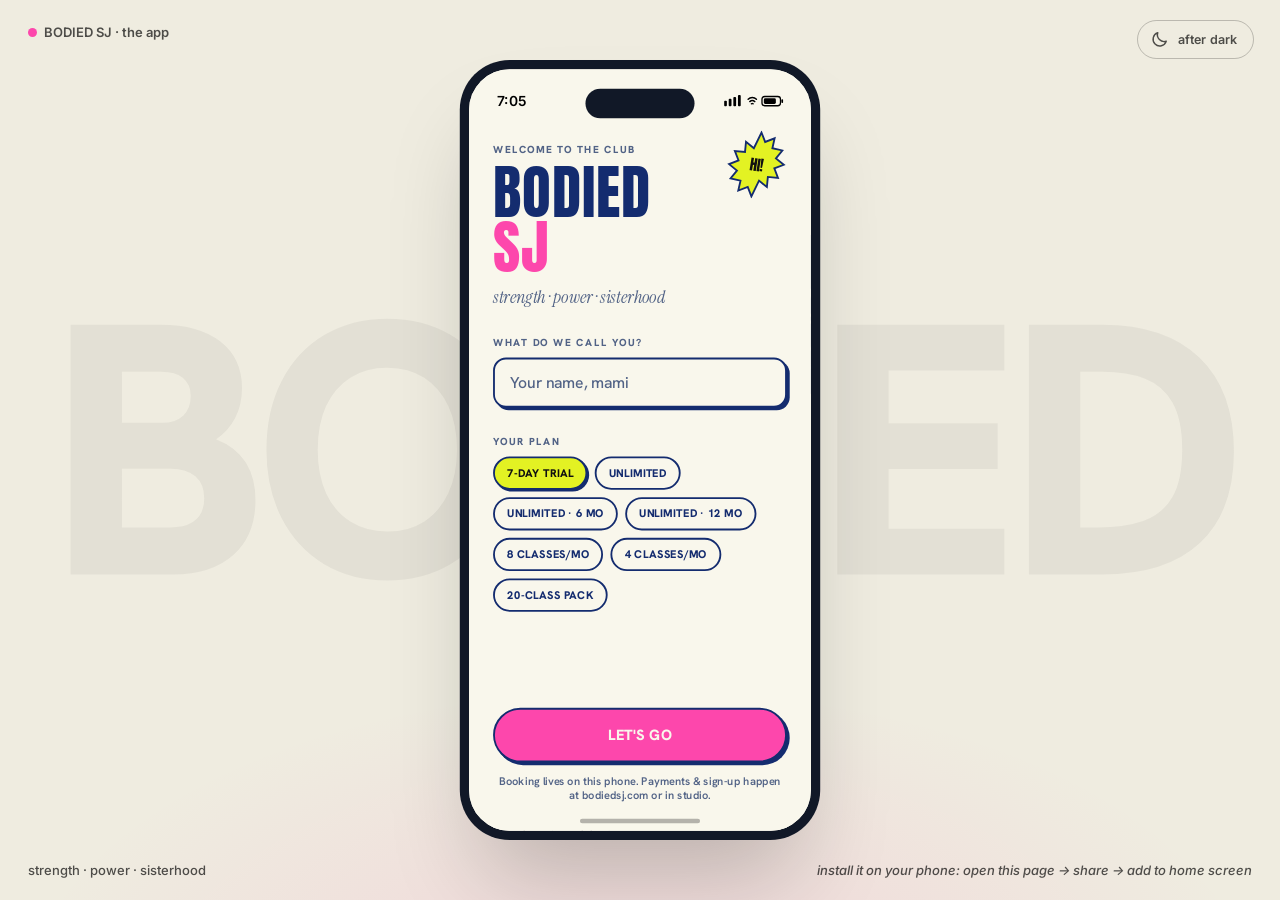
==== commit f523fae0: "PORT-1: concept-06 tokens, app shell, tab bar and Home First of three stages migrating the app off t" ====
--- a/index.html
+++ b/index.html
@@ -15,7 +15,10 @@
 <link rel="icon" type="image/png" sizes="192x192" href="assets/icons/icon-192.png">
 <link rel="preconnect" href="https://fonts.googleapis.com">
 <link rel="preconnect" href="https://fonts.gstatic.com" crossorigin>
-<link href="https://fonts.googleapis.com/css2?family=Anton&family=Hanken+Grotesk:wght@400;500;600;700;800&family=Instrument+Serif:ital@1&display=swap" rel="stylesheet">
+<!-- Anton + Instrument Serif are LEGACY-01 faces, still loaded for the screens
+     that have not been ported to concept-06 yet. They go with the legacy CSS
+     block in PORT-3. -->
+<link href="https://fonts.googleapis.com/css2?family=Anton&family=Hanken+Grotesk:wght@400;500;600;700;800&family=Instrument+Serif:ital@1&family=Inter:wght@400;500;600;700&display=swap" rel="stylesheet">
 <link rel="stylesheet" href="assets/app.css">
 </head>
 <body>
@@ -23,9 +26,12 @@
 <div class="stage">
   <div class="stage-word" aria-hidden="true">BODIED</div>
   <div class="stage-note tl"><span class="dot"></span>BODIED SJ · the app</div>
-  <button class="theme-toggle" id="theme-toggle">☾ after dark</button>
+  <div class="stage-note bl">strength · power · sisterhood</div>
   <div class="stage-note br">install it on your phone: open this page → share → add to home screen</div>
-  <div class="stage-note bl">strength · power · sisterhood</div>
+  <button class="stage-toggle" id="theme-toggle" aria-label="Toggle appearance">
+    <span id="stage-toggle-icon"></span>
+    <span id="stage-toggle-label">after dark</span>
+  </button>
 
   <div class="phone" id="phone">
     <div class="viewport">
@@ -45,9 +51,109 @@
             <rect x="62" y="4.5" width="2" height="4" rx="1" fill="currentColor"/>
           </svg>
         </div>
-
-        <!-- ============ TODAY ============ -->
-        <section class="screen active" id="screen-today">
+        <div class="home-pill" aria-hidden="true"></div>
+
+        <!-- ============ HOME (concept-06) ============ -->
+        <section class="screen active" id="screen-home">
+          <div class="brandbar">
+            <div class="wordmark"><span class="mark">B</span>BODIED <span class="sj">SJ</span></div>
+            <button class="iconbtn has-dot" data-go="more" aria-label="Account">
+              <svg width="24" height="24" viewBox="0 0 24 24" fill="none" stroke="currentColor" stroke-width="1.7"><circle cx="12" cy="8.5" r="3.6"/><path d="M4.8 20a7.4 7.4 0 0 1 14.4 0"/></svg>
+            </button>
+          </div>
+
+          <div class="section" style="padding-bottom:12px">
+            <div class="sechead"><h2 class="title-lg">What's good</h2></div>
+          </div>
+          <div class="carousel" id="carousel">
+            <div class="promo promo-a">
+              <div class="blob" style="width:150px;height:150px;right:-42px;top:-48px;background:#fff"></div>
+              <div class="kicker">New here?</div>
+              <div>
+                <h3>Try 7 days<br>for $7.</h3>
+                <p style="margin-top:7px">Unlimited classes for a week. Come as you are.</p>
+              </div>
+            </div>
+            <div class="promo promo-b">
+              <div class="blob" style="width:130px;height:130px;right:-30px;bottom:-46px;background:var(--pink);opacity:.55"></div>
+              <div class="kicker" style="color:var(--pink);opacity:1">The signature</div>
+              <div>
+                <h3>Muscle Mami<br>Full Body HIIT</h3>
+                <p style="margin-top:7px">Volume at eleven. Valeria's got you.</p>
+              </div>
+            </div>
+          </div>
+          <div class="dots" id="dots" aria-hidden="true"><i class="on"></i><i></i></div>
+
+          <div class="section">
+            <div class="sechead"><h2 class="title-lg">Your next class</h2></div>
+            <div id="home-next"></div>
+          </div>
+
+          <div class="section">
+            <div class="sechead">
+              <h2 class="title-lg">Your stamps</h2>
+              <button class="showall" data-go="more">Show all</button>
+            </div>
+            <div class="card">
+              <div class="progline"><b id="stamp-count">0</b><span id="stamp-caption">classes bodied</span></div>
+              <div class="stamps" id="home-stamps"></div>
+            </div>
+          </div>
+        </section>
+
+        <!-- ============ SCHEDULE — LEGACY-01 classes screen, untouched ============ -->
+        <section class="screen lg" id="screen-classes">
+          <div class="pad sched-head">
+            <div class="eyebrow">Class schedule</div>
+            <div class="display">Pick your<br>fight</div>
+          </div>
+          <div class="daychips" id="daychips" role="tablist" aria-label="Day"></div>
+          <div class="timetable" id="timetable"></div>
+        </section>
+
+        <!-- ============ PRICING — placeholder until PORT-2 ============ -->
+        <section class="screen" id="screen-pricing">
+          <div class="topbar"><h1 class="title-xl">Pricing</h1></div>
+          <div class="section">
+            <div class="card">
+              <div class="empty">
+                <h3>This screen is being rebuilt.</h3>
+                <p>Pricing arrives with the next porting stage. Plans and the policy line live on bodiedsj.com in the meantime.</p>
+              </div>
+            </div>
+          </div>
+        </section>
+
+        <!-- ============ SHOP — placeholder until PORT-2 ============ -->
+        <section class="screen" id="screen-shop">
+          <div class="topbar"><h1 class="title-xl">Shop</h1></div>
+          <div class="section">
+            <div class="card">
+              <div class="empty">
+                <h3>This screen is being rebuilt.</h3>
+                <p>The studio sells nothing online yet. This tab stays a coming-soon state.</p>
+              </div>
+            </div>
+          </div>
+        </section>
+
+        <!-- ============ MORE — placeholder until PORT-3 ============ -->
+        <section class="screen" id="screen-more">
+          <div class="topbar"><h1 class="title-xl">More</h1></div>
+          <div class="section">
+            <div class="card">
+              <div class="empty">
+                <h3>This screen is being rebuilt.</h3>
+                <p>Reservations, stamps, the coaches and studio info land here in the next porting stages. Until then, appearance lives on the old settings screen.</p>
+                <button class="btn ghost" id="more-appearance">Appearance</button>
+              </div>
+            </div>
+          </div>
+        </section>
+
+        <!-- ============ TODAY — LEGACY-01, no longer routed to. Deleted in PORT-3 ============ -->
+        <section class="screen lg" id="screen-today">
           <div class="pad today-head">
             <div>
               <div class="eyebrow" id="today-date"></div>
@@ -83,38 +189,18 @@
           </button>
         </section>
 
-        <!-- ============ CLASSES ============ -->
-        <section class="screen" id="screen-classes">
-          <div class="pad sched-head">
-            <div class="eyebrow">Class schedule</div>
-            <div class="display">Pick your<br>fight</div>
-          </div>
-          <div class="daychips" id="daychips" role="tablist" aria-label="Day"></div>
-          <div class="timetable" id="timetable"></div>
-        </section>
-
-        <!-- ============ COACHES ============ -->
-        <section class="screen" id="screen-coaches">
+        <!-- ============ COACHES — LEGACY-01, folds into More in PORT-3 ============ -->
+        <section class="screen lg" id="screen-coaches">
           <div class="pad sched-head">
             <div class="eyebrow">Meet the team</div>
             <div class="display" style="font-size:42px">The<br>headliners</div>
             <div class="aside coach-sub">the women who run this club</div>
           </div>
           <div class="coach-list" id="coach-list"></div>
-          <div class="soccer-band">
-            <svg width="34" height="34" viewBox="0 0 34 34" aria-hidden="true">
-              <circle cx="17" cy="17" r="15" fill="var(--paper)" stroke="var(--ink)" stroke-width="2"/>
-              <path d="M17 9l5 4-2 6h-6l-2-6z" fill="var(--ink)"/>
-            </svg>
-            <div>
-              <div class="display">Lil' Bodied: youth soccer</div>
-              <p>Coach Hugo trains the next generation. Saturdays.</p>
-            </div>
-          </div>
-        </section>
-
-        <!-- ============ YOU ============ -->
-        <section class="screen" id="screen-you">
+        </section>
+
+        <!-- ============ YOU — LEGACY-01, carries the appearance toggle until More lands ============ -->
+        <section class="screen lg" id="screen-you">
           <div class="pad sched-head">
             <div class="eyebrow">Your card</div>
             <div class="display" id="you-name" style="font-size:42px"></div>
@@ -159,8 +245,35 @@
           </div>
         </section>
 
-        <!-- ============ CLASS DETAIL ============ -->
-        <section class="detail" id="detail" aria-hidden="true">
+        <!-- ============ TAB BAR (concept-06) ============
+             Sits before the overlays on purpose: .tabbar and the legacy
+             .detail sheet are both z-index:70, so DOM order is what keeps
+             the sheet above the bar. -->
+        <nav class="tabbar" aria-label="Main">
+          <button class="tab on" data-screen="home">
+            <svg width="21" height="21" viewBox="0 0 24 24" fill="none" stroke="currentColor" stroke-width="1.8" stroke-linejoin="round"><path d="M4 10.5 12 4l8 6.5V20a1 1 0 0 1-1 1h-4v-6H9v6H5a1 1 0 0 1-1-1Z"/></svg>
+            <span>Home</span>
+          </button>
+          <button class="tab" data-screen="classes">
+            <svg width="21" height="21" viewBox="0 0 24 24" fill="none" stroke="currentColor" stroke-width="1.8" stroke-linecap="round"><rect x="3.5" y="5" width="17" height="16" rx="3"/><path d="M8 3v4M16 3v4M3.5 10h17"/></svg>
+            <span>Schedule</span>
+          </button>
+          <button class="tab" data-screen="pricing">
+            <svg width="21" height="21" viewBox="0 0 24 24" fill="none" stroke="currentColor" stroke-width="1.8" stroke-linecap="round" stroke-linejoin="round"><path d="M4.5 8h15l-1.2 11.2a1.6 1.6 0 0 1-1.6 1.4H7.3a1.6 1.6 0 0 1-1.6-1.4Z"/><path d="M8.7 8V6.2a3.3 3.3 0 0 1 6.6 0V8"/></svg>
+            <span>Pricing</span>
+          </button>
+          <button class="tab" data-screen="shop">
+            <svg width="21" height="21" viewBox="0 0 24 24" fill="none" stroke="currentColor" stroke-width="1.8" stroke-linecap="round" stroke-linejoin="round"><path d="M3 4h2.2l2.3 11.2a1.6 1.6 0 0 0 1.6 1.3h8.1a1.6 1.6 0 0 0 1.6-1.3L20.5 8H6"/><circle cx="9.5" cy="20" r="1.3"/><circle cx="17.5" cy="20" r="1.3"/></svg>
+            <span>Shop</span>
+          </button>
+          <button class="tab" data-screen="more">
+            <svg width="21" height="21" viewBox="0 0 24 24" fill="currentColor"><circle cx="6" cy="12" r="1.7"/><circle cx="12" cy="12" r="1.7"/><circle cx="18" cy="12" r="1.7"/></svg>
+            <span>More</span>
+          </button>
+        </nav>
+
+        <!-- ============ CLASS DETAIL — LEGACY-01 ============ -->
+        <section class="detail lg" id="detail" aria-hidden="true">
           <button class="d-back" id="d-back" aria-label="Back">
             <svg width="18" height="18" viewBox="0 0 18 18" fill="none"><path d="M11 3L5 9l6 6" stroke="currentColor" stroke-width="2.5" stroke-linecap="round" stroke-linejoin="round"/></svg>
           </button>
@@ -179,15 +292,15 @@
           <div class="d-actions" id="d-actions"></div>
         </section>
 
-        <!-- ============ BOTTOM SHEET ============ -->
+        <!-- ============ BOTTOM SHEET — LEGACY-01 ============ -->
         <button class="sheet-scrim" id="sheet-scrim" aria-label="Close sheet" tabindex="-1"></button>
-        <section class="sheet" id="sheet" role="dialog" aria-modal="true" aria-hidden="true">
+        <section class="sheet lg" id="sheet" role="dialog" aria-modal="true" aria-hidden="true">
           <div class="sheet-grab" aria-hidden="true"></div>
           <div class="sheet-body" id="sheet-body"></div>
         </section>
 
-        <!-- ============ ONBOARDING ============ -->
-        <section class="onboard" id="onboard" hidden>
+        <!-- ============ ONBOARDING — LEGACY-01 ============ -->
+        <section class="onboard lg" id="onboard" hidden>
           <svg class="ob-burst" viewBox="0 0 74 74" aria-hidden="true">
             <path d="M37 2l5.5 9.5 9.5-5.5-0.7 11 11 0.7-5.5 9.5 9.5 5.5-9.5 5.5 5.5 9.5-11 0.7 0.7 11-9.5-5.5L37 72l-5.5-9.5-9.5 5.5 0.7-11-11-0.7 5.5-9.5L7.7 41.3l9.5-5.5-5.5-9.5 11-0.7-0.7-11 9.5 5.5z" fill="var(--chartreuse)" stroke="var(--ink)" stroke-width="2"/>
             <text x="37" y="44" text-anchor="middle" fill="var(--on-bright)" style="font-family:var(--display);font-size:16px">HI!</text>
@@ -208,29 +321,9 @@
           <div class="ob-note">Booking lives on this phone. Payments &amp; sign-up happen at bodiedsj.com or in studio.</div>
         </section>
 
-        <div class="stamp-overlay" id="stamp-overlay" aria-hidden="true">
+        <div class="stamp-overlay lg" id="stamp-overlay" aria-hidden="true">
           <div class="stamp-inner" id="stamp-text">Booked!</div>
         </div>
-
-        <!-- ============ TAB BAR ============ -->
-        <nav class="tabbar" aria-label="Main">
-          <button class="tab active" data-screen="today">
-            <svg width="22" height="22" viewBox="0 0 22 22" fill="none"><path class="ic" d="M11 2v3M11 17v3M2 11h3M17 11h3M4.6 4.6l2.1 2.1M15.3 15.3l2.1 2.1M4.6 17.4l2.1-2.1M15.3 6.7l2.1-2.1" stroke-width="2" stroke-linecap="round"/><circle class="ic" cx="11" cy="11" r="3.4" stroke-width="2"/></svg>
-            Today<span class="tab-pill"></span>
-          </button>
-          <button class="tab" data-screen="classes">
-            <svg width="22" height="22" viewBox="0 0 22 22" fill="none"><rect class="ic" x="3" y="4" width="16" height="15" rx="3" stroke-width="2"/><path class="ic" d="M3 9h16M7.5 2v4M14.5 2v4" stroke-width="2" stroke-linecap="round"/><path class="ic" d="M7 13.5h3M7 16h5" stroke-width="2" stroke-linecap="round"/></svg>
-            Classes<span class="tab-pill"></span>
-          </button>
-          <button class="tab" data-screen="coaches">
-            <svg width="22" height="22" viewBox="0 0 22 22" fill="none"><path class="ic" d="M3 9l11-5v14L3 13z" stroke-width="2" stroke-linejoin="round"/><path class="ic" d="M14 7c2.5 0 5 1.5 5 4s-2.5 4-5 4M6 13.5V18a1.5 1.5 0 003 0v-3.5" stroke-width="2" stroke-linecap="round"/></svg>
-            Coaches<span class="tab-pill"></span>
-          </button>
-          <button class="tab" data-screen="you">
-            <svg width="22" height="22" viewBox="0 0 22 22" fill="none"><circle class="ic" cx="11" cy="7.5" r="4" stroke-width="2"/><path class="ic" d="M3.5 19.5c1.2-4 4-6 7.5-6s6.3 2 7.5 6" stroke-width="2" stroke-linecap="round"/></svg>
-            You<span class="tab-pill"></span>
-          </button>
-        </nav>
 
       </div>
     </div>
--- a/assets/app.css
+++ b/assets/app.css
@@ -1,149 +1,333 @@
 /* ============================================================
    BODIED SJ · app styles
-   Base = approved concept-01 design system (do not restyle).
-   New app-only surfaces (onboarding, sheets, pricing) extend it
-   with the same tokens and shape language.
+   Base = concept-06 "Studio Standard", the binding system
+   (DESIGN.md). Ported surface by surface; everything not yet
+   ported still wears the superseded concept-01 skin, kept in
+   the marked LEGACY-01 block at the bottom of this file.
    ============================================================ */
 
-/* ============ TOKENS ============ */
+/* ============ TOKENS (concept-06) ============ */
+:root{
+  /* ---- FIXED tokens: never flip. These are foregrounds sitting on
+         saturated brand fills, so they must stay legible in both themes. ---- */
+  --cream:#FBF9EE;        /* text on pink / royal / salmon fills */
+  --on-bright:#101010;    /* text on chartreuse / teal fills */
+  --pink:#FD47AC;
+  --pink-deep:#E33F9A;
+  --chartreuse:#E3F223;
+  --teal:#16D5CC;
+  --salmon:#DB998B;
+
+  /* ---- THEMED tokens: light ("daylight") ---- */
+  --bg:#FBF9EE;           /* the cream paper */
+  --dim:#F3F0E1;          /* recessed wells / section headers */
+  --card:#FFFDF5;
+  --text:#000000;         /* body + heading type */
+  --text-70:rgba(0,0,0,0.68);
+  --text-50:rgba(0,0,0,0.50);
+  --text-32:rgba(0,0,0,0.32);
+  --line:rgba(0,0,0,0.13);
+  --line-2:rgba(0,0,0,0.22);
+  --royal:#15358E;        /* royal blue survives as the secondary-action fill */
+  --pink-wash:rgba(253,71,172,0.10);
+  --scrim-c:rgba(0,0,0,0.42);
+  --shade:rgba(0,0,0,0.22);
+  --stage-bg:#efece0;
+  --stage-word:rgba(0,0,0,0.05);
+  --frame:#111827;
+
+  --head:'Hanken Grotesk','Inter',sans-serif;
+  --body:'Inter','Hanken Grotesk',sans-serif;
+  --ease:cubic-bezier(0.16,1,0.3,1);
+}
+
+/* ---- THEMED tokens: dark ("after dark") ---- */
+[data-theme="dark"]{
+  --bg:#0B0B0D;
+  --dim:#18181C;
+  --card:#141417;
+  --text:#FFFFFF;
+  --text-70:rgba(255,255,255,0.72);
+  --text-50:rgba(255,255,255,0.52);
+  --text-32:rgba(255,255,255,0.34);
+  --line:rgba(255,255,255,0.14);
+  --line-2:rgba(255,255,255,0.26);
+  --royal:#3D63D9;        /* lifted so it still reads as a button on near-black */
+  --pink-wash:rgba(253,71,172,0.17);
+  --scrim-c:rgba(0,0,0,0.66);
+  --shade:rgba(0,0,0,0.62);
+  --stage-bg:#08080A;
+  --stage-word:rgba(255,255,255,0.045);
+  --frame:#26262C;        /* bezel must stay lighter than the stage or the phone vanishes */
+}
+
+/* ============ BASE ============ */
+*{margin:0;padding:0;box-sizing:border-box;-webkit-tap-highlight-color:transparent}
+html{background:var(--stage-bg); transition:background .25s var(--ease); -webkit-text-size-adjust:100%}
+html,body{height:100%}
+body{background:var(--stage-bg); font-family:var(--body); color:var(--text); overflow:hidden}
+button{font:inherit;color:inherit;background:none;border:none;cursor:pointer}
+
+/* ============ STAGE (desktop staging only) ============ */
+.stage{
+  position:fixed; inset:0; display:flex; align-items:center; justify-content:center;
+  background:radial-gradient(ellipse 75% 55% at 50% 112%, rgba(253,71,172,0.14), transparent 65%), var(--stage-bg);
+}
+.stage-word{
+  position:absolute; left:50%; top:50%; transform:translate(-50%,-50%);
+  font-family:var(--head); font-weight:800; letter-spacing:-0.04em;
+  font-size:clamp(150px,28vw,420px); color:var(--stage-word);
+  user-select:none; pointer-events:none; white-space:nowrap;
+}
+.stage-note{position:absolute; font-size:13px; font-weight:500; color:var(--text-70)}
+.stage-note.tl{top:24px; left:28px; font-weight:600}
+.stage-note.bl{bottom:22px; left:28px}
+.stage-note.br{bottom:22px; right:28px; font-style:italic}
+.stage-note .dot{display:inline-block; width:9px; height:9px; border-radius:50%; background:var(--pink); margin-right:7px}
+.stage-toggle{
+  position:absolute; top:20px; right:26px; z-index:5;
+  display:flex; align-items:center; gap:9px;
+  padding:9px 16px 9px 12px; border-radius:999px;
+  border:1px solid var(--line-2); color:var(--text-70);
+  font-family:var(--body); font-size:12.5px; font-weight:600; letter-spacing:0.01em;
+  transition:all .18s var(--ease);
+}
+.stage-toggle:hover{border-color:var(--pink); color:var(--pink)}
+.stage-toggle:focus-visible{outline:2px solid var(--pink); outline-offset:2px}
+.stage-toggle svg{display:block}
+
+/* ============ PHONE ============ */
+.phone{
+  position:relative; width:390px; height:844px; flex:none;
+  background:var(--frame); border-radius:54px; padding:10px;
+  box-shadow:0 60px 100px -25px var(--shade);
+}
+.viewport{position:relative; width:100%; height:100%; background:var(--bg); border-radius:44px; overflow:hidden; isolation:isolate}
+.notch{position:absolute; top:21px; left:50%; transform:translateX(-50%); width:118px; height:32px; background:var(--frame); border-radius:20px; z-index:90}
+.statusbar{
+  position:absolute; top:0; left:0; right:0; height:54px; z-index:88;
+  display:flex; align-items:center; justify-content:space-between;
+  padding:14px 30px 0; font-size:15px; font-weight:600; color:var(--text); pointer-events:none;
+  transition:color .25s var(--ease);
+}
+.statusbar svg{display:block}
+.home-pill{position:absolute; bottom:8px; left:50%; transform:translateX(-50%); width:130px; height:5px; border-radius:3px; background:var(--text); opacity:0.28; z-index:86}
+
+/* ============ APP SHELL ============ */
+.app{position:absolute; inset:0; overflow:hidden}
+.screen{
+  position:absolute; inset:0; padding:54px 0 112px;
+  overflow-y:auto; overflow-x:hidden; scrollbar-width:none;
+  opacity:0; transform:translateY(8px); pointer-events:none;
+  transition:opacity .22s var(--ease), transform .22s var(--ease);
+}
+.screen::-webkit-scrollbar{display:none}
+.screen.active{opacity:1; transform:none; pointer-events:auto}
+.pad{padding-left:20px; padding-right:20px}
+
+/* ============ TYPE ============ */
+.title-xl{font-family:var(--head); font-weight:800; font-size:34px; letter-spacing:-0.032em; line-height:1.05}
+.title-lg{font-family:var(--head); font-weight:800; font-size:22px; letter-spacing:-0.025em}
+.title-md{font-family:var(--head); font-weight:700; font-size:17px; letter-spacing:-0.015em}
+.eyebrow{font-size:11px; font-weight:700; letter-spacing:0.13em; text-transform:uppercase; color:var(--pink)}
+.meta{font-size:13px; color:var(--text-70); line-height:1.45}
+.meta-sm{font-size:12px; color:var(--text-50)}
+.policy{font-size:12px; line-height:1.55; color:var(--text-50); padding:6px 4px 0}
+
+/* ============ TOP BARS ============ */
+.topbar{display:flex; align-items:flex-end; justify-content:space-between; gap:12px; padding:10px 20px 14px}
+.topbar .title-xl{padding-bottom:2px}
+.iconbtn{
+  width:38px; height:38px; border-radius:50%; display:grid; place-items:center;
+  color:var(--pink); flex:none; transition:background .16s var(--ease);
+}
+.iconbtn:active{background:var(--pink-wash)}
+.iconbtn:focus-visible{outline:2px solid var(--pink); outline-offset:2px}
+.iconbtn.has-dot{position:relative}
+.iconbtn.has-dot::after{
+  content:''; position:absolute; top:5px; right:5px; width:8px; height:8px;
+  border-radius:50%; background:var(--pink); border:2px solid var(--bg);
+}
+
+/* home brand bar */
+.brandbar{display:flex; align-items:center; justify-content:space-between; padding:8px 20px 6px}
+.wordmark{font-family:var(--head); font-weight:800; font-size:20px; letter-spacing:-0.03em; display:flex; align-items:center; gap:8px}
+.wordmark .mark{
+  width:30px; height:30px; border-radius:9px; background:var(--pink); color:var(--cream);
+  display:grid; place-items:center; font-size:12px; font-weight:800; letter-spacing:0.02em;
+}
+.wordmark .sj{color:var(--pink)}
+
+/* ============ SECTIONS + CARDS ============ */
+.section{padding:20px 20px 0}
+.sechead{display:flex; align-items:baseline; justify-content:space-between; margin-bottom:12px}
+.showall{font-size:13px; font-weight:700; color:var(--pink)}
+.showall:focus-visible{outline:2px solid var(--pink); outline-offset:3px; border-radius:4px}
+.card{
+  background:var(--card); border:1px solid var(--line); border-radius:16px; padding:18px;
+}
+.card.hi{border-color:var(--pink); box-shadow:0 4px 18px rgba(253,71,172,0.13)}
+
+/* avatar — flat color field plus an initial, never a photo */
+.av{
+  width:32px; height:32px; border-radius:50%; display:grid; place-items:center;
+  font-size:12px; font-weight:800; font-family:var(--head); letter-spacing:-0.01em;
+  border:1.5px solid var(--line);
+}
+
+/* ============ HOME CAROUSEL ============ */
+.carousel{display:flex; gap:12px; overflow-x:auto; scroll-snap-type:x mandatory; padding:0 20px 12px; scrollbar-width:none}
+.carousel::-webkit-scrollbar{display:none}
+.promo{
+  flex:none; width:310px; height:172px; border-radius:18px; scroll-snap-align:center;
+  padding:20px; display:flex; flex-direction:column; justify-content:space-between;
+  position:relative; overflow:hidden;
+}
+.promo .kicker{font-size:11px; font-weight:800; letter-spacing:0.14em; text-transform:uppercase; opacity:0.85}
+.promo h3{font-family:var(--head); font-size:27px; font-weight:800; letter-spacing:-0.035em; line-height:1.02}
+.promo p{font-size:13px; line-height:1.4; opacity:0.9; max-width:215px}
+.promo .blob{position:absolute; border-radius:50%; opacity:0.28}
+.promo-a{background:var(--pink); color:var(--cream)}
+.promo-b{background:var(--royal); color:var(--cream)}
+.promo-c{background:var(--chartreuse); color:var(--on-bright)}
+.dots{display:flex; gap:6px; justify-content:center; padding:2px 0 4px}
+.dots i{width:6px; height:6px; border-radius:50%; background:var(--text-32); transition:all .2s var(--ease)}
+.dots i.on{background:var(--pink); width:18px; border-radius:3px}
+
+/* ============ BUTTONS ============ */
+.btn{
+  display:block; width:100%; padding:15px; border-radius:12px; background:var(--pink); color:var(--cream);
+  font-family:var(--body); font-size:15px; font-weight:700; text-align:center; transition:all .16s var(--ease);
+  box-shadow:0 4px 14px rgba(253,71,172,0.32);
+}
+.btn:active{background:var(--pink-deep); transform:translateY(1px); box-shadow:0 2px 8px rgba(253,71,172,0.3)}
+.btn:focus-visible{outline:2px solid var(--pink); outline-offset:3px}
+.btn.ghost{background:transparent; color:var(--pink); border:1.5px solid var(--pink); box-shadow:none}
+.btn.ghost:active{background:var(--pink-wash)}
+.btn.ink{background:var(--royal); box-shadow:0 4px 14px var(--shade)}
+
+/* ============ RESERVATION CARD ============ */
+.rescard{position:relative; overflow:hidden}
+.rescard .stripe{position:absolute; left:0; top:0; bottom:0; width:5px; background:var(--pink)}
+.rescard .row{display:flex; gap:13px; align-items:flex-start; padding-left:8px}
+.rescard .when{font-size:12px; font-weight:800; letter-spacing:0.08em; text-transform:uppercase; color:var(--pink); margin-bottom:5px}
+.rescard h3{font-family:var(--head); font-size:20px; font-weight:800; letter-spacing:-0.025em; line-height:1.15; margin-bottom:4px}
+.rescard .acts{display:flex; gap:9px; margin-top:15px; padding-left:8px}
+.rescard .acts button{
+  flex:1; padding:11px; border-radius:10px; font-size:13px; font-weight:700;
+  border:1.5px solid var(--line-2); color:var(--text);
+}
+.rescard .acts button.p{background:var(--pink); border-color:var(--pink); color:var(--cream)}
+/* not in the mockup — the mockup has no check-in, the app does */
+.rescard .acts button[disabled]{opacity:0.5; cursor:default}
+
+/* ============ STAMPS ============ */
+.stamps{display:flex; gap:9px; flex-wrap:wrap}
+.stamp{
+  width:52px; height:52px; border-radius:14px; display:grid; place-items:center;
+  font-family:var(--head); font-size:11px; font-weight:800; text-align:center; line-height:1.05;
+  border:1.5px dashed var(--line-2); color:var(--text-32);
+}
+.stamp.got{border-style:solid; border-color:var(--pink); background:var(--pink-wash); color:var(--pink); transform:rotate(-3deg)}
+.stamp.got:nth-child(even){transform:rotate(3deg)}
+.progline{display:flex; align-items:baseline; gap:8px; margin-bottom:12px}
+.progline b{font-family:var(--head); font-size:30px; font-weight:800; letter-spacing:-0.03em; color:var(--pink)}
+.progline span{font-size:13px; color:var(--text-70)}
+
+/* ============ EMPTY STATE ============ */
+.empty{text-align:center; padding:26px 18px}
+.empty h3{font-family:var(--head); font-size:19px; font-weight:800; letter-spacing:-0.022em; margin-bottom:6px}
+.empty p{font-size:13.5px; color:var(--text-70); line-height:1.5; margin-bottom:18px}
+
+/* ============ TAB BAR ============ */
+.tabbar{
+  position:absolute; left:14px; right:14px; bottom:22px; height:64px; z-index:70;
+  background:var(--card); border:1px solid var(--line); border-radius:999px;
+  display:flex; align-items:center; padding:0 6px;
+  box-shadow:0 10px 30px -8px var(--shade);
+}
+.tab{
+  flex:1; height:52px; border-radius:999px; display:flex; flex-direction:column;
+  align-items:center; justify-content:center; gap:3px; color:var(--text-50);
+  font-family:var(--body); transition:all .18s var(--ease);
+}
+.tab svg{display:block}
+.tab span{font-size:10px; font-weight:600; letter-spacing:0.01em}
+.tab.on{color:var(--pink); background:var(--pink-wash)}
+.tab.on span{font-weight:700}
+.tab:focus-visible{outline:2px solid var(--pink); outline-offset:-2px}
+
+/* ============ SMALL SCREEN = the real app ============ */
+@media (max-width:560px){
+  .stage{display:block; background:var(--bg)}
+  .stage-word, .stage-note, .stage-toggle{display:none}
+  .phone{width:100%; height:100%; border-radius:0; padding:0; box-shadow:none; transform:none !important}
+  .viewport{border-radius:0}
+  .notch, .home-pill{display:none}
+  .statusbar{display:none}
+  .screen{padding-top:max(18px, env(safe-area-inset-top))}
+}
+@media (prefers-reduced-motion:reduce){
+  *{animation-duration:.01ms !important; transition-duration:.01ms !important}
+}
+
+
+/* ═══════════════════════════════════════════════════════════════════
+   LEGACY-01 — delete in PORT-3
+   The superseded concept-01 skin, kept verbatim so that every screen
+   not yet ported to concept-06 keeps working on the integration
+   branch. Three selector groups (.btn, .eyebrow, .promo) collide with
+   concept-06 and are scoped to `.lg`, which sits on every legacy
+   container. Shell chrome (stage, phone, statusbar, .screen, .pad,
+   .tabbar) is NOT duplicated here — concept-06 owns the shell now.
+   Deleting this block also means dropping Anton + Instrument Serif
+   from the font link in index.html.
+   ═══════════════════════════════════════════════════════════════════ */
+
+/* ---- legacy token aliases · light. Every name below is also declared
+        in the [data-theme="dark"] alias block further down. ---- */
 :root{
   --paper: oklch(97.5% 0.015 100);
   --paper-dim: oklch(94% 0.022 97);
   --ink: oklch(32% 0.12 265);
   --ink-soft: oklch(50% 0.06 265);
-  --pink: oklch(67% 0.21 350);
-  --pink-deep: oklch(58% 0.21 352);
-  --chartreuse: oklch(92% 0.2 112);
-  --teal: oklch(78% 0.13 185);
   --teal-deep: oklch(60% 0.11 190);
-  --royal: oklch(32% 0.12 265);          /* fixed royal blue, both themes */
-  --cream: oklch(97.5% 0.015 100);       /* fixed cream, both themes */
-  --on-bright: oklch(32% 0.12 265);      /* text on chartreuse/teal/pink fields */
   --hairline: oklch(32% 0.12 265 / 0.14);
   --hairline-strong: oklch(32% 0.12 265 / 0.45);
   --display: 'Anton', sans-serif;
   --sans: 'Hanken Grotesk', sans-serif;
   --serif: 'Instrument Serif', serif;
-  --ease: cubic-bezier(0.16, 1, 0.3, 1);
   --shadow-pop: 4px 4px 0 var(--ink);
   --shadow-pop-sm: 3px 3px 0 var(--ink);
 }
-*{margin:0;padding:0;box-sizing:border-box;-webkit-tap-highlight-color:transparent}
-html{-webkit-text-size-adjust:100%}
-html,body{height:100%}
-body{
-  background: var(--paper-dim);
-  font-family: var(--sans);
-  color: var(--ink);
-  overflow:hidden;
-}
-
-/* ============ DESKTOP STAGE ============ */
-.stage{
-  position:fixed; inset:0;
-  display:flex; align-items:center; justify-content:center;
-  background:
-    radial-gradient(ellipse 90% 70% at 50% 110%, oklch(92% 0.05 100), transparent 60%),
-    var(--paper-dim);
-}
-.stage-word{
-  position:absolute; left:50%; top:50%;
-  transform:translate(-50%,-50%);
-  font-family:var(--display);
-  font-size: clamp(180px, 34vw, 520px);
-  letter-spacing:-0.01em;
-  color: oklch(32% 0.12 265 / 0.05);
-  user-select:none; pointer-events:none;
-  white-space:nowrap;
-}
-.stage-note{
-  position:absolute; font-size:13px; font-weight:600; color:var(--ink-soft);
-  letter-spacing:0.02em;
-}
-.stage-note.tl{top:24px;left:28px}
-.stage-note.br{bottom:22px;right:28px; font-family:var(--serif); font-style:italic; font-size:16px;}
-.theme-toggle{
-  position:absolute; top:18px; right:24px; z-index:5;
-  font-family:var(--sans); font-weight:800; font-size:12px; letter-spacing:0.05em;
-  text-transform:uppercase;
-  border:2px solid var(--ink); border-radius:999px;
-  background:var(--paper); color:var(--ink);
-  padding:8px 15px; cursor:pointer;
-  box-shadow:var(--shadow-pop-sm);
-  transition:transform 0.12s var(--ease), box-shadow 0.12s var(--ease);
-}
-.theme-toggle:active{transform:translate(2px,2px); box-shadow:0 0 0 var(--ink)}
-.theme-toggle:focus-visible{outline:3px solid var(--pink); outline-offset:2px}
-.stage-note.bl{bottom:22px;left:28px}
-.stage-note .dot{display:inline-block;width:9px;height:9px;border-radius:50%;background:var(--pink);margin-right:7px;vertical-align:1px}
-
-/* ============ PHONE ============ */
-.phone{
-  position:relative;
-  width:390px; height:844px;
-  flex:none;
-  background:var(--ink);
-  border-radius:54px;
-  padding:10px;
-  box-shadow:
-    0 60px 100px -20px oklch(32% 0.12 265 / 0.35),
-    0 30px 50px -25px oklch(32% 0.12 265 / 0.4);
-}
-.viewport{
-  position:relative; width:100%; height:100%;
-  background:var(--paper);
-  border-radius:44px;
-  overflow:hidden;
-  isolation:isolate;
-}
-/* riso paper grain */
-.viewport::after{
-  content:""; position:absolute; inset:0; z-index:99; pointer-events:none;
-  background-image:url("data:image/svg+xml,%3Csvg xmlns='http://www.w3.org/2000/svg' width='180' height='180'%3E%3Cfilter id='n'%3E%3CfeTurbulence type='fractalNoise' baseFrequency='0.9' numOctaves='2'/%3E%3C/filter%3E%3Crect width='180' height='180' filter='url(%23n)' opacity='0.5'/%3E%3C/svg%3E");
-  opacity:0.05; mix-blend-mode:multiply;
-  border-radius:44px;
-}
-.notch{
-  position:absolute; top:21px; left:50%; transform:translateX(-50%);
-  width:118px; height:32px; background:var(--ink); border-radius:20px; z-index:60;
-}
-.statusbar{
-  position:absolute; top:0; left:0; right:0; height:58px; z-index:75;
-  display:flex; align-items:center; justify-content:space-between;
-  padding:14px 30px 0;
-  font-size:15px; font-weight:700; color:var(--ink);
-  pointer-events:none;
-  transition: color 0.25s var(--ease);
-  background:linear-gradient(to bottom, var(--paper) 45%, oklch(97.5% 0.015 100 / 0) 100%);
-}
-.app.detail-light .statusbar{background:none}
-.statusbar svg{display:block}
+[data-theme="dark"]{
+  --paper: oklch(17% 0.022 345);
+  --paper-dim: oklch(12.5% 0.018 345);
+  --ink: oklch(92% 0.035 350);
+  --ink-soft: oklch(70% 0.05 350);
+  --teal-deep: oklch(60% 0.11 190);
+  --hairline: oklch(92% 0.035 350 / 0.16);
+  --hairline-strong: oklch(92% 0.035 350 / 0.45);
+  --display: 'Anton', sans-serif;
+  --sans: 'Hanken Grotesk', sans-serif;
+  --serif: 'Instrument Serif', serif;
+  --shadow-pop: 4px 4px 0 var(--ink);
+  --shadow-pop-sm: 3px 3px 0 var(--ink);
+}
+
+/* Legacy containers opt back into the 01 face and ink. Without this
+   they would inherit --body/--text from the concept-06 base. */
+.lg{font-family:var(--sans); color:var(--ink)}
+.screen.lg{background:var(--paper)}
+
+/* status bar + home pill contrast over the color-drenched legacy detail sheet */
 .app.detail-light .statusbar{color:var(--cream)}
-.app.detail-bright .statusbar{color:var(--on-bright); background:none}
-.home-pill{
-  position:absolute; bottom:8px; left:50%; transform:translateX(-50%);
-  width:130px; height:5px; border-radius:3px; background:var(--ink); opacity:0.35; z-index:60;
-  transition: background 0.25s var(--ease), opacity 0.25s var(--ease);
-}
+.app.detail-bright .statusbar{color:var(--on-bright)}
 .app.detail-light .home-pill{background:var(--cream); opacity:0.6}
 .app.detail-bright .home-pill{background:var(--on-bright); opacity:0.5}
 
-/* ============ APP SHELL ============ */
-.app{position:absolute; inset:0; overflow:hidden}
-.screen{
-  position:absolute; inset:0;
-  padding:64px 0 96px;
-  overflow-y:auto; overflow-x:hidden;
-  scrollbar-width:none;
-  opacity:0; transform:translateY(10px);
-  pointer-events:none;
-  transition: opacity 0.22s var(--ease), transform 0.22s var(--ease);
-}
-.screen::-webkit-scrollbar{display:none}
-.screen.active{opacity:1; transform:translateY(0); pointer-events:auto}
-
 /* ============ TYPE HELPERS ============ */
-.eyebrow{
+.lg .eyebrow{
   font-size:11px; font-weight:800; letter-spacing:0.14em; color:var(--ink-soft);
   text-transform:uppercase;
 }
@@ -151,7 +335,6 @@
 .aside{font-family:var(--serif); font-style:italic; color:var(--ink-soft)}
 
 /* ============ TODAY ============ */
-.pad{padding-left:22px; padding-right:22px}
 .today-head{display:flex; align-items:flex-end; justify-content:space-between; margin-top:10px}
 .today-head h1{font-size:34px; font-weight:800; letter-spacing:-0.02em; line-height:1.05; margin-top:6px}
 .today-head h1 em{font-family:var(--serif); font-weight:400; font-style:italic; letter-spacing:0}
@@ -220,7 +403,7 @@
 .ticket-stub .eyebrow{font-size:9px; text-align:center}
 .ticket.empty{border-style:dashed; box-shadow:none; background:transparent}
 .ticket.empty .ticket-stub{background:transparent}
-.btn{
+.lg .btn{
   font-family:var(--sans); font-weight:800; font-size:13px; letter-spacing:0.03em;
   border:2px solid var(--ink); border-radius:999px;
   background:var(--pink); color:var(--paper);
@@ -229,14 +412,15 @@
   transition:transform 0.12s var(--ease), box-shadow 0.12s var(--ease), background 0.15s;
   text-transform:uppercase;
   text-decoration:none; display:inline-block; text-align:center;
-}
-.btn:active{transform:translate(3px,3px); box-shadow:0 0 0 var(--ink)}
-.btn:focus-visible{outline:3px solid var(--pink); outline-offset:2px}
-.btn.ghost{background:var(--paper); color:var(--ink)}
-.btn.stamped{background:var(--chartreuse); color:var(--on-bright)}
-.btn.sm{padding:7px 13px; font-size:11px; box-shadow:2px 2px 0 var(--ink)}
-.btn.sm:active{transform:translate(2px,2px); box-shadow:0 0 0 var(--ink)}
-.btn[disabled]{opacity:0.45; cursor:default; pointer-events:none}
+  width:auto;
+}
+.lg .btn:active{transform:translate(3px,3px); box-shadow:0 0 0 var(--ink)}
+.lg .btn:focus-visible{outline:3px solid var(--pink); outline-offset:2px}
+.lg .btn.ghost{background:var(--paper); color:var(--ink); border:2px solid var(--ink); box-shadow:var(--shadow-pop-sm)}
+.lg .btn.stamped{background:var(--chartreuse); color:var(--on-bright)}
+.lg .btn.sm{padding:7px 13px; font-size:11px; box-shadow:2px 2px 0 var(--ink)}
+.lg .btn.sm:active{transform:translate(2px,2px); box-shadow:0 0 0 var(--ink)}
+.lg .btn[disabled]{opacity:0.45; cursor:default; pointer-events:none}
 
 /* week strip */
 .week{
@@ -285,7 +469,7 @@
 .poster .pburst{position:absolute; top:10px; right:10px; width:34px; height:34px; opacity:0.9}
 
 /* promo */
-.promo{
+.lg .promo{
   margin:8px 22px 26px; position:relative;
   background:var(--ink); color:var(--paper);
   border-radius:16px; border:2px solid var(--ink);
@@ -294,16 +478,17 @@
   overflow:hidden;
   display:block; width:calc(100% - 44px); text-align:left;
   font-family:var(--sans); cursor:pointer;
-}
-.promo:focus-visible{outline:3px solid var(--pink); outline-offset:3px}
-.promo .display{font-size:26px}
-.promo p{font-size:13px; font-weight:500; margin-top:7px; opacity:0.85; line-height:1.45}
-.promo .aside{color:oklch(85% 0.06 100)}
-.promo-burst{
+  height:auto; flex:0 1 auto;
+}
+.lg .promo:focus-visible{outline:3px solid var(--pink); outline-offset:3px}
+.lg .promo .display{font-size:26px}
+.lg .promo p{font-size:13px; font-weight:500; margin-top:7px; opacity:0.85; line-height:1.45; max-width:none}
+.lg .promo .aside{color:oklch(85% 0.06 100)}
+.lg .promo-burst{
   position:absolute; right:-14px; top:50%; transform:translateY(-50%) rotate(8deg);
   width:108px; height:108px;
 }
-.promo-burst text{font-family:var(--display); font-size:30px}
+.lg .promo-burst text{font-family:var(--display); font-size:30px}
 
 /* ============ CLASSES / SCHEDULE ============ */
 .sched-head{margin-top:10px}
@@ -397,14 +582,14 @@
 .d-tags{display:flex; gap:8px; margin-top:20px; flex-wrap:wrap}
 .d-tags .chip{background:transparent; color:inherit; border-color:currentColor}
 .d-spacer{flex:1; min-height:26px}
-.d-book{
+.lg .btn.d-book{
   width:100%; padding:17px; font-size:16px;
   background:var(--paper); color:var(--ink);
   border:2px solid var(--ink); box-shadow:var(--shadow-pop);
 }
-.detail.c-chartreuse .d-book{background:var(--on-bright); color:var(--chartreuse); box-shadow:4px 4px 0 var(--cream)}
-.d-book.stamped{background:var(--chartreuse); color:var(--ink)}
-.d-book[disabled]{opacity:0.55}
+.detail.c-chartreuse .btn.d-book{background:var(--on-bright); color:var(--chartreuse); box-shadow:4px 4px 0 var(--cream)}
+.lg .btn.d-book.stamped{background:var(--chartreuse); color:var(--on-bright)}
+.lg .btn.d-book[disabled]{opacity:0.55}
 .d-note{margin-top:12px; text-align:center; font-size:12px; font-weight:600; opacity:0.8}
 .d-actions{margin-top:14px; display:flex; gap:10px; justify-content:center; flex-wrap:wrap}
 .d-linkbtn{
@@ -475,15 +660,6 @@
 .fave svg{display:block}
 .fave .heart-fill{fill:transparent; transition:fill 0.15s}
 .fave.on .heart-fill{fill:var(--pink)}
-.soccer-band{
-  margin:24px 22px 10px; padding:16px 18px;
-  color:var(--on-bright);
-  background:var(--teal); border:2px solid var(--ink); border-radius:14px;
-  box-shadow:var(--shadow-pop-sm);
-  display:flex; align-items:center; gap:12px;
-}
-.soccer-band .display{font-size:17px}
-.soccer-band p{font-size:12px; font-weight:600; margin-top:3px}
 
 /* ============ YOU ============ */
 .member-card{
@@ -543,33 +719,6 @@
 .studio-foot .aside{font-size:17px}
 .studio-foot p{font-size:12px; font-weight:600; color:var(--ink-soft); margin-top:6px}
 
-/* ============ TAB BAR ============ */
-.tabbar{
-  position:absolute; left:0; right:0; bottom:0; z-index:50;
-  height:84px; padding:10px 14px 26px;
-  background:var(--paper);
-  border-top:2px solid var(--ink);
-  display:flex;
-}
-.tab{
-  flex:1; background:none; border:none; cursor:pointer;
-  display:flex; flex-direction:column; align-items:center; gap:3px;
-  font-family:var(--sans); font-size:10px; font-weight:800; letter-spacing:0.06em;
-  color:var(--ink-soft); text-transform:uppercase;
-  border-radius:12px; padding:4px 0;
-  transition:color 0.15s;
-}
-.tab svg{display:block}
-.tab .ic{stroke:var(--ink-soft); transition:stroke 0.15s}
-.tab.active{color:var(--ink)}
-.tab.active .ic{stroke:var(--ink)}
-.tab .tab-pill{
-  width:26px; height:5px; border-radius:3px; background:transparent;
-  transition:background 0.18s;
-}
-.tab.active .tab-pill{background:var(--chartreuse); outline:1.5px solid var(--ink)}
-.tab:focus-visible{outline:3px solid var(--pink); outline-offset:-2px}
-
 /* ============ BOTTOM SHEETS (pricing, contact, etc.) ============ */
 .sheet-scrim{
   position:absolute; inset:0; z-index:72;
@@ -612,7 +761,7 @@
 .sheet-close:focus-visible{outline:3px solid var(--pink); outline-offset:2px}
 .sheet-copy{font-size:14px; font-weight:500; line-height:1.55; margin-top:8px}
 .sheet-actions{display:flex; flex-direction:column; gap:12px; margin-top:18px}
-.sheet-actions .btn{width:100%; padding:14px; font-size:14px}
+.lg .sheet-actions .btn{width:100%; padding:14px; font-size:14px}
 .sheet .section-label{margin-left:0; margin-right:0}
 
 /* pricing rows */
@@ -632,22 +781,6 @@
   text-transform:uppercase; vertical-align:2px;
 }
 .policy-line{font-size:12px; font-weight:600; color:var(--ink-soft); line-height:1.6; margin-top:14px}
-
-/* testimonials */
-.testi-rail{
-  display:flex; gap:12px; overflow-x:auto; padding:4px 2px 10px;
-  scrollbar-width:none; scroll-snap-type:x mandatory;
-}
-.testi-rail::-webkit-scrollbar{display:none}
-.testi{
-  flex:none; width:236px; scroll-snap-align:start;
-  border:2px solid var(--ink); border-radius:14px;
-  background:var(--paper); box-shadow:var(--shadow-pop-sm);
-  padding:14px 15px;
-}
-.testi .stars{color:var(--pink); font-size:14px; letter-spacing:3px}
-.testi p{font-size:13px; font-weight:500; line-height:1.5; margin-top:8px}
-.testi .who{margin-top:10px; display:block}
 
 /* ============ ONBOARDING ============ */
 .onboard{
@@ -686,37 +819,11 @@
 .plan-chip.sel{background:var(--chartreuse); color:var(--on-bright); box-shadow:2px 2px 0 var(--ink)}
 .plan-chip:focus-visible{outline:3px solid var(--pink); outline-offset:2px}
 .ob-spacer{flex:1; min-height:26px}
-.ob-start{width:100%; padding:17px; font-size:16px}
+.lg .btn.ob-start{width:100%; padding:17px; font-size:16px}
 .ob-note{margin-top:12px; text-align:center; font-size:12px; font-weight:600; color:var(--ink-soft)}
 .ob-burst{position:absolute; top:66px; right:22px; width:74px; height:74px; transform:rotate(9deg)}
 
 /* ============ AFTER DARK (black + pink) ============ */
-[data-theme="dark"]{
-  --paper: oklch(17% 0.022 345);
-  --paper-dim: oklch(12.5% 0.018 345);
-  --ink: oklch(92% 0.035 350);
-  --ink-soft: oklch(70% 0.05 350);
-  --on-bright: oklch(16% 0.03 340);
-  --hairline: oklch(92% 0.035 350 / 0.16);
-  --hairline-strong: oklch(92% 0.035 350 / 0.45);
-}
-[data-theme="dark"] .stage{
-  background:
-    radial-gradient(ellipse 90% 70% at 50% 110%, oklch(35% 0.13 350 / 0.55), transparent 60%),
-    var(--paper-dim);
-}
-[data-theme="dark"] .stage-word{color:oklch(92% 0.035 350 / 0.05)}
-[data-theme="dark"] .phone{
-  background:oklch(10% 0.012 340);
-  box-shadow:
-    0 60px 100px -20px oklch(67% 0.21 350 / 0.3),
-    0 30px 50px -25px oklch(0% 0 0 / 0.6);
-}
-[data-theme="dark"] .notch{background:oklch(10% 0.012 340)}
-[data-theme="dark"] .viewport::after{mix-blend-mode:screen; opacity:0.07}
-[data-theme="dark"] .statusbar{background:linear-gradient(to bottom, var(--paper) 45%, oklch(17% 0.022 345 / 0) 100%)}
-[data-theme="dark"] .app.detail-light .statusbar,
-[data-theme="dark"] .app.detail-bright .statusbar{background:none}
 [data-theme="dark"] .marquee{background:var(--pink); border-color:var(--pink)}
 [data-theme="dark"] .marquee span{color:var(--cream)}
 [data-theme="dark"] .ticket-stub{background:oklch(24% 0.05 350)}
@@ -724,38 +831,20 @@
 [data-theme="dark"] .trow:active{background:oklch(22% 0.035 350)}
 [data-theme="dark"] .daychip.sel{background:var(--pink); color:var(--cream)}
 [data-theme="dark"] .plan-chip.sel{background:var(--pink); color:var(--cream)}
-[data-theme="dark"] .tab.active .tab-pill{background:var(--pink)}
 [data-theme="dark"] .member-card{background:var(--pink); color:var(--cream); box-shadow:4px 4px 0 var(--ink)}
 [data-theme="dark"] .member-card .barcode{opacity:0.95}
-[data-theme="dark"] .promo{background:oklch(25% 0.06 348); color:var(--ink)}
+[data-theme="dark"] .lg .promo{background:oklch(25% 0.06 348); color:var(--ink)}
 [data-theme="dark"] .sheet-scrim{background:oklch(5% 0.02 340 / 0.6)}
 
 /* ============ MOBILE FULL-BLEED (the real app) ============ */
 @media (max-width:560px){
-  .stage{display:block; background:var(--paper)}
-  .stage-word,.stage-note,.theme-toggle{display:none}
-  .phone{
-    width:100%; height:100%; border-radius:0; padding:0; box-shadow:none;
-    transform:none !important;
-  }
-  .viewport{border-radius:0}
-  .viewport::after{border-radius:0}
-  .notch{display:none}
-  .statusbar{display:none}
-  .home-pill{display:none}
-  .screen{
-    padding-top:max(18px, env(safe-area-inset-top));
-    padding-bottom:calc(96px + env(safe-area-inset-bottom, 0px));
-  }
   .detail{
     padding-top:max(24px, env(safe-area-inset-top));
     padding-bottom:calc(30px + env(safe-area-inset-bottom, 0px));
   }
   .onboard{padding-top:max(56px, calc(env(safe-area-inset-top) + 34px))}
   .ob-burst{top:max(48px, calc(env(safe-area-inset-top) + 26px))}
-  .tabbar{height:auto; padding-bottom:max(26px, calc(env(safe-area-inset-bottom) + 8px))}
 }
 @media (prefers-reduced-motion:reduce){
   .marquee-track{animation:none}
-  *{transition-duration:0.01ms !important; animation-duration:0.01ms !important}
-}
+}
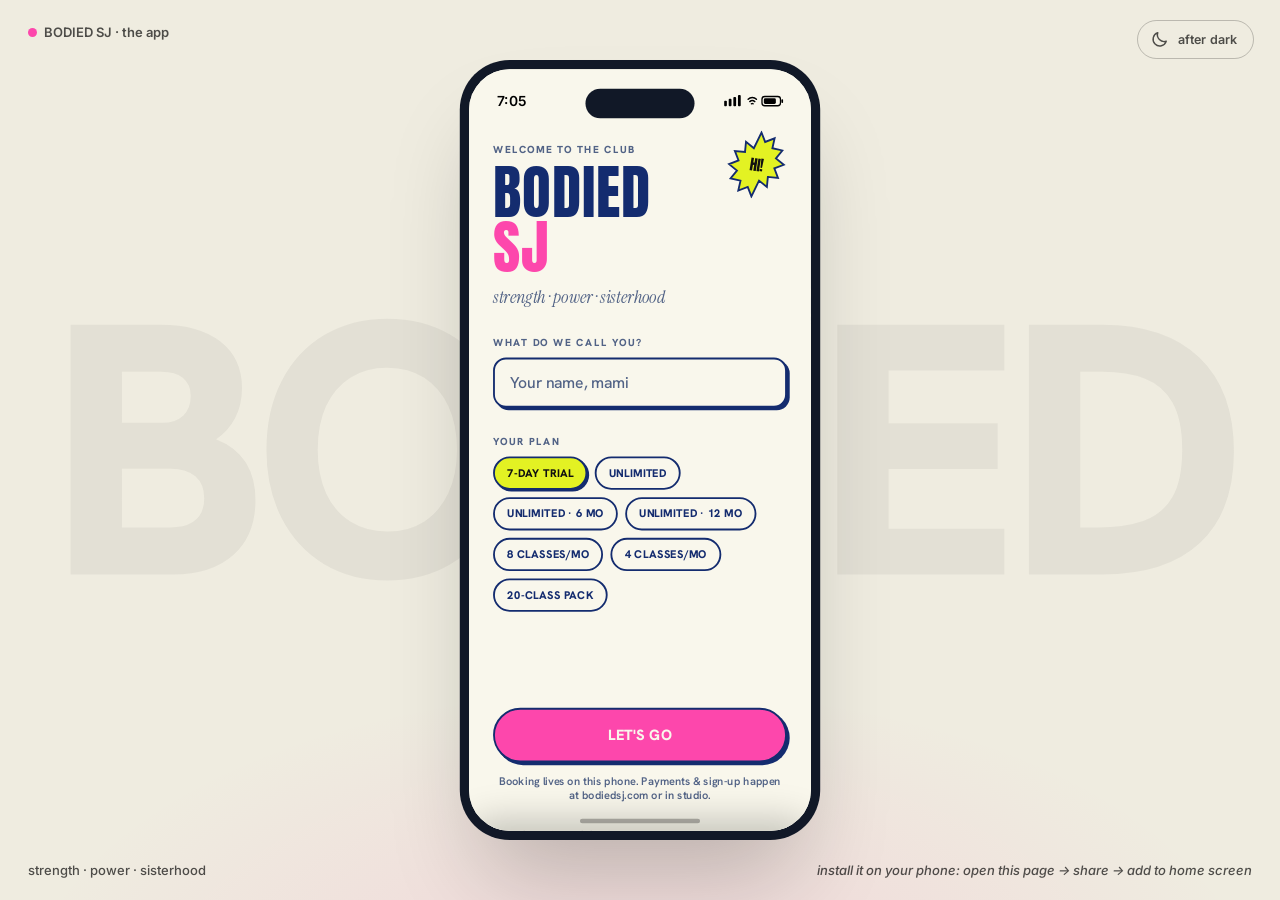
==== commit 491074c4: "PORT-2: concept-06 Schedule, class detail and the booking flow Second porting stage. Browse, reserve" ====
--- a/index.html
+++ b/index.html
@@ -102,14 +102,24 @@
           </div>
         </section>
 
-        <!-- ============ SCHEDULE — LEGACY-01 classes screen, untouched ============ -->
-        <section class="screen lg" id="screen-classes">
-          <div class="pad sched-head">
-            <div class="eyebrow">Class schedule</div>
-            <div class="display">Pick your<br>fight</div>
-          </div>
-          <div class="daychips" id="daychips" role="tablist" aria-label="Day"></div>
-          <div class="timetable" id="timetable"></div>
+        <!-- ============ SCHEDULE (concept-06) ============ -->
+        <section class="screen" id="screen-classes">
+          <div class="topbar">
+            <h1 class="title-xl">Schedule</h1>
+            <button class="iconbtn" id="filter-btn" aria-label="Filter the schedule">
+              <svg width="24" height="24" viewBox="0 0 24 24" fill="none" stroke="currentColor" stroke-width="1.9" stroke-linecap="round"><path d="M3 7h13M19 7h2M3 17h5M11 17h10"/><circle cx="17.5" cy="7" r="2.2"/><circle cx="9.5" cy="17" r="2.2"/></svg>
+            </button>
+          </div>
+
+          <div class="segwrap">
+            <div class="seg" id="seg" role="tablist" aria-label="Schedule kind">
+              <button class="on" data-seg="classes" role="tab" aria-selected="true">Classes</button>
+              <button data-seg="events" role="tab" aria-selected="false">Events</button>
+            </div>
+          </div>
+
+          <div class="daystrip" id="daystrip" role="tablist" aria-label="Day"></div>
+          <div id="sched-list"></div>
         </section>
 
         <!-- ============ PRICING — placeholder until PORT-2 ============ -->
@@ -246,9 +256,9 @@
         </section>
 
         <!-- ============ TAB BAR (concept-06) ============
-             Sits before the overlays on purpose: .tabbar and the legacy
-             .detail sheet are both z-index:70, so DOM order is what keeps
-             the sheet above the bar. -->
+             Sits before the overlays on purpose. The concept-06 overlays
+             below out-rank it on z-index; the LEGACY-01 detail used to tie
+             with it at 70 and relied on DOM order. -->
         <nav class="tabbar" aria-label="Main">
           <button class="tab on" data-screen="home">
             <svg width="21" height="21" viewBox="0 0 24 24" fill="none" stroke="currentColor" stroke-width="1.8" stroke-linejoin="round"><path d="M4 10.5 12 4l8 6.5V20a1 1 0 0 1-1 1h-4v-6H9v6H5a1 1 0 0 1-1-1Z"/></svg>
@@ -272,25 +282,30 @@
           </button>
         </nav>
 
-        <!-- ============ CLASS DETAIL — LEGACY-01 ============ -->
-        <section class="detail lg" id="detail" aria-hidden="true">
-          <button class="d-back" id="d-back" aria-label="Back">
-            <svg width="18" height="18" viewBox="0 0 18 18" fill="none"><path d="M11 3L5 9l6 6" stroke="currentColor" stroke-width="2.5" stroke-linecap="round" stroke-linejoin="round"/></svg>
-          </button>
-          <div class="d-title" id="d-title"></div>
-          <div class="d-when" id="d-when"></div>
-          <div class="d-coachline" id="d-coach"></div>
-          <div class="d-effort">
-            <span class="eyebrow" style="letter-spacing:0.14em">Effort</span>
-            <span class="stars" id="d-effort"></span>
-          </div>
-          <div class="d-vibe" id="d-vibe"></div>
-          <div class="d-tags" id="d-tags"></div>
-          <div class="d-spacer"></div>
-          <button class="btn d-book" id="d-book">Book my spot</button>
-          <div class="d-note" id="d-note"></div>
-          <div class="d-actions" id="d-actions"></div>
-        </section>
+        <!-- ============ CLASS DETAIL (concept-06 full screen) ============
+             Replaces the LEGACY-01 colour-drenched sheet. Same #detail id,
+             none of the old #d-* children survive. -->
+        <section class="fs" id="detail" aria-hidden="true">
+          <div class="fs-nav">
+            <button id="detail-back" aria-label="Back">
+              <svg width="19" height="19" viewBox="0 0 24 24" fill="none" stroke="currentColor" stroke-width="2.3" stroke-linecap="round"><path d="m15 6-6 6 6 6"/></svg>
+            </button>
+            <span class="title-md" id="detail-title">Class details</span>
+          </div>
+          <div class="fs-body" id="detail-body"></div>
+          <div class="fs-foot" id="detail-foot" hidden></div>
+        </section>
+
+        <!-- ============ BOOKING OVERLAYS (concept-06) ============
+             Its own scrim + sheet: the LEGACY-01 #sheet below still carries
+             pricing / contact / payment / profile until PORT-3. -->
+        <div class="scrim" id="scrim"></div>
+        <section class="sheet" id="confirm-sheet" role="dialog" aria-modal="true" aria-hidden="true">
+          <div class="grab" aria-hidden="true"></div>
+          <div id="confirm-body"></div>
+        </section>
+        <div class="done-wrap" id="done" role="dialog" aria-modal="true" aria-hidden="true"></div>
+        <div class="toast" id="toast" role="status" aria-live="polite"></div>
 
         <!-- ============ BOTTOM SHEET — LEGACY-01 ============ -->
         <button class="sheet-scrim" id="sheet-scrim" aria-label="Close sheet" tabindex="-1"></button>
--- a/assets/app.css
+++ b/assets/app.css
@@ -103,9 +103,12 @@
   box-shadow:0 60px 100px -25px var(--shade);
 }
 .viewport{position:relative; width:100%; height:100%; background:var(--bg); border-radius:44px; overflow:hidden; isolation:isolate}
-.notch{position:absolute; top:21px; left:50%; transform:translateX(-50%); width:118px; height:32px; background:var(--frame); border-radius:20px; z-index:90}
+/* Staging chrome sits above every overlay. In concept-06 the notch and the
+   status bar are siblings of .viewport, so they always out-rank the app; here
+   they live inside .app, so they carry the z-index that reproduces that. */
+.notch{position:absolute; top:21px; left:50%; transform:translateX(-50%); width:118px; height:32px; background:var(--frame); border-radius:20px; z-index:120}
 .statusbar{
-  position:absolute; top:0; left:0; right:0; height:54px; z-index:88;
+  position:absolute; top:0; left:0; right:0; height:54px; z-index:118;
   display:flex; align-items:center; justify-content:space-between;
   padding:14px 30px 0; font-size:15px; font-weight:600; color:var(--text); pointer-events:none;
   transition:color .25s var(--ease);
@@ -257,6 +260,205 @@
 .tab.on span{font-weight:700}
 .tab:focus-visible{outline:2px solid var(--pink); outline-offset:-2px}
 
+/* ============ SEGMENTED CONTROL ============ */
+.segwrap{padding:0 20px 14px}
+.seg{
+  display:flex; background:var(--dim); border-radius:999px; padding:4px;
+  border:1px solid var(--line);
+}
+.seg button{
+  flex:1; padding:9px 4px; border-radius:999px; font-family:var(--body);
+  font-size:13px; font-weight:600; color:var(--text-70);
+  transition:all .18s var(--ease); white-space:nowrap;
+}
+.seg button.on{background:var(--pink); color:var(--cream); box-shadow:0 2px 8px rgba(253,71,172,0.35)}
+.seg button:focus-visible{outline:2px solid var(--pink); outline-offset:2px}
+
+/* ============ DAY STRIP ============ */
+.daystrip{display:flex; padding:0 12px 16px; gap:2px}
+.day{
+  flex:1; display:flex; flex-direction:column; align-items:center; gap:7px; padding:2px 0;
+  font-family:var(--body);
+}
+.day .dow{font-size:12px; font-weight:600; color:var(--text-50)}
+.day .num{
+  width:34px; height:34px; border-radius:50%; display:grid; place-items:center;
+  font-size:16px; font-weight:600; color:var(--text); transition:all .18s var(--ease);
+}
+.day.past .dow, .day.past .num{color:var(--text-32)}
+.day.on .num{background:var(--pink); color:var(--cream); font-weight:700; box-shadow:0 3px 10px rgba(253,71,172,0.4)}
+.day.on .dow{color:var(--pink); font-weight:700}
+.day .rest-dot{width:4px; height:4px; border-radius:50%; background:var(--text-32); margin-top:-3px}
+.day:focus-visible{outline:2px solid var(--pink); outline-offset:-2px; border-radius:12px}
+
+/* ============ SCHEDULE LIST ============ */
+.datehead{
+  background:var(--dim); padding:11px 20px; font-size:12px; font-weight:700;
+  letter-spacing:0.09em; text-transform:uppercase; color:var(--pink);
+  border-top:1px solid var(--line); border-bottom:1px solid var(--line);
+  position:sticky; top:0; z-index:5;
+}
+.datehead.plain{color:var(--text-50)}
+.crow{
+  display:flex; gap:12px; padding:15px 20px; align-items:flex-start;
+  border-bottom:1px solid var(--line); background:var(--bg);
+  transition:background .16s var(--ease);
+  position:relative; cursor:pointer;
+}
+.crow:active{background:var(--pink-wash)}
+.crow:focus-visible{outline:2px solid var(--pink); outline-offset:-3px}
+.crow.booked{background:linear-gradient(90deg, var(--pink-wash), transparent 60%)}
+.crow.booked::before{content:''; position:absolute; left:0; top:0; bottom:0; width:3px; background:var(--pink)}
+/* not in the mockup — the mockup has no past classes. The 06 "past"
+   treatment (--text-32) from .day.past, applied to a whole row. */
+.crow.past .time, .crow.past .cname, .crow.past .sub{color:var(--text-32)}
+.crow .left{width:66px; flex:none; display:flex; flex-direction:column; align-items:flex-start; gap:8px}
+.crow .time{font-size:16px; font-weight:700; letter-spacing:-0.02em; line-height:1.1}
+.crow .mid{flex:1; min-width:0}
+.crow .cname{font-family:var(--head); font-size:16px; font-weight:700; letter-spacing:-0.02em; line-height:1.2; margin-bottom:3px}
+.crow .sub{font-size:12.5px; color:var(--text-70); line-height:1.5}
+.spots{font-size:11px; font-weight:800; letter-spacing:0.07em; text-transform:uppercase; color:var(--pink); margin-top:4px}
+.spots.full{color:var(--text-50)}
+.pill{
+  flex:none; align-self:center; padding:9px 15px; border-radius:999px;
+  font-family:var(--body); font-size:13px; font-weight:700;
+  border:1.5px solid var(--pink); color:var(--pink); background:transparent;
+  transition:all .16s var(--ease); white-space:nowrap;
+}
+.pill:active{background:var(--pink); color:var(--cream)}
+.pill:focus-visible{outline:2px solid var(--pink); outline-offset:2px}
+.pill.wait{border-color:var(--line-2); color:var(--text-70)}
+.pill.wait:active{background:var(--royal); color:var(--cream); border-color:var(--royal)}
+.pill.done{background:var(--pink); border-color:var(--pink); color:var(--cream)}
+.pill.done:active{background:var(--pink-deep)}
+.pill.queued{background:var(--royal); border-color:var(--royal); color:var(--cream)}
+
+/* rest day + schedule empties */
+.restday{padding:34px 24px 40px; text-align:center}
+.restday .glyph{
+  width:62px; height:62px; margin:0 auto 14px; border-radius:50%;
+  background:var(--pink-wash); display:grid; place-items:center; color:var(--pink);
+}
+.restday h3{font-family:var(--head); font-size:19px; font-weight:800; letter-spacing:-0.02em; margin-bottom:6px}
+.restday p{font-size:13.5px; color:var(--text-70); line-height:1.5; max-width:250px; margin:0 auto}
+
+/* ============ CHIPS ============ */
+.chips{display:flex; gap:7px; flex-wrap:wrap}
+.chip{
+  padding:7px 12px; border-radius:999px; border:1px solid var(--line-2);
+  font-family:var(--body); font-size:12.5px; font-weight:600; color:var(--text-70);
+}
+.chip.on{background:var(--pink); border-color:var(--pink); color:var(--cream)}
+.chip:focus-visible{outline:2px solid var(--pink); outline-offset:2px}
+
+/* ============ FULL-SCREEN SHEET (class detail) ============ */
+.fs{
+  position:absolute; inset:0; z-index:96; background:var(--bg);
+  transform:translateX(100%); transition:transform .3s var(--ease);
+  overflow-y:auto; scrollbar-width:none; display:flex; flex-direction:column;
+}
+.fs::-webkit-scrollbar{display:none}
+.fs.on{transform:none}
+.fs-nav{display:flex; align-items:center; gap:12px; padding:60px 18px 12px; flex:none}
+.fs-nav button{width:36px; height:36px; border-radius:50%; display:grid; place-items:center; background:var(--dim); color:var(--text)}
+.fs-nav button:focus-visible{outline:2px solid var(--pink); outline-offset:2px}
+.fs-body{flex:1; overflow-y:auto; scrollbar-width:none; padding-bottom:20px}
+.fs-body::-webkit-scrollbar{display:none}
+.fs-foot{flex:none; padding:14px 20px 30px; border-top:1px solid var(--line); background:var(--bg)}
+
+/* class detail body */
+.hero{
+  margin:0 18px 18px; border-radius:20px; padding:22px; color:var(--cream);
+  position:relative; overflow:hidden; min-height:158px;
+  display:flex; flex-direction:column; justify-content:flex-end;
+}
+.hero .blob{position:absolute; border-radius:50%; opacity:0.3}
+.hero .kick{font-size:11px; font-weight:800; letter-spacing:0.14em; text-transform:uppercase; opacity:0.9; margin-bottom:7px}
+.hero h1{font-family:var(--head); font-size:33px; font-weight:800; letter-spacing:-0.038em; line-height:1.0}
+.factrow{display:flex; border:1px solid var(--line); border-radius:14px; margin:0 18px 18px; overflow:hidden; background:var(--card)}
+.fact{flex:1; padding:13px 10px; text-align:center; border-right:1px solid var(--line)}
+.fact:last-child{border-right:none}
+.fact .k{font-size:10px; font-weight:700; letter-spacing:0.1em; text-transform:uppercase; color:var(--text-50); margin-bottom:4px}
+.fact .v{font-family:var(--head); font-size:15px; font-weight:800; letter-spacing:-0.02em}
+.fact .v.pink{color:var(--pink)}
+.blk{padding:0 20px 18px}
+.blk h3{font-size:12px; font-weight:800; letter-spacing:0.1em; text-transform:uppercase; color:var(--pink); margin-bottom:8px}
+.blk p{font-size:14.5px; line-height:1.6; color:var(--text-70)}
+.coachline{display:flex; align-items:center; gap:12px; padding:14px; border:1px solid var(--line); border-radius:14px; background:var(--card)}
+.coachline .av{width:42px; height:42px; font-size:15px}
+.coachline h4{font-family:var(--head); font-size:16px; font-weight:800; letter-spacing:-0.02em}
+
+/* ============ BOOKING OVERLAYS ============ */
+.scrim{
+  position:absolute; inset:0; background:var(--scrim-c); z-index:100;
+  opacity:0; pointer-events:none; transition:opacity .24s var(--ease); backdrop-filter:blur(2px);
+}
+.scrim.on{opacity:1; pointer-events:auto}
+.sheet{
+  position:absolute; left:0; right:0; bottom:0; z-index:101; max-height:82%;
+  background:var(--bg); border-radius:24px 24px 0 0; padding:10px 20px 26px;
+  transform:translateY(101%); transition:transform .3s var(--ease);
+  overflow-y:auto; scrollbar-width:none; box-shadow:0 -12px 40px var(--shade);
+}
+.sheet::-webkit-scrollbar{display:none}
+.sheet.on{transform:none}
+.grab{width:38px; height:4px; border-radius:2px; background:var(--line-2); margin:0 auto 16px}
+.sheet h2{font-family:var(--head); font-size:21px; font-weight:800; letter-spacing:-0.025em; margin-bottom:4px}
+
+/* confirm rows */
+.confrow{display:flex; justify-content:space-between; gap:14px; padding:13px 0; border-bottom:1px solid var(--line); font-size:14px}
+.confrow:last-of-type{border-bottom:none}
+.confrow .k{color:var(--text-50)}
+.confrow .v{font-weight:700; text-align:right}
+.paysel{
+  display:flex; align-items:center; gap:12px; padding:15px; border:1.5px solid var(--pink);
+  border-radius:14px; background:var(--pink-wash); margin:14px 0 18px;
+}
+.paysel .rad{width:20px; height:20px; border-radius:50%; border:2px solid var(--pink); display:grid; place-items:center; flex:none}
+.paysel .rad i{width:10px; height:10px; border-radius:50%; background:var(--pink)}
+
+/* confirmed */
+.done-wrap{
+  position:absolute; inset:0; z-index:105; background:var(--bg);
+  opacity:0; pointer-events:none; transition:opacity .26s var(--ease);
+  display:flex; flex-direction:column; align-items:center; justify-content:center;
+  padding:40px 28px; text-align:center;
+}
+.done-wrap.on{opacity:1; pointer-events:auto}
+.bigstamp{
+  width:118px; height:118px; border-radius:50%; background:var(--pink); color:var(--cream);
+  display:grid; place-items:center; margin-bottom:26px; box-shadow:0 12px 34px rgba(253,71,172,0.4);
+  transform:scale(0.3) rotate(-22deg); opacity:0;
+}
+.done-wrap.on .bigstamp{animation:stampin .46s var(--ease) .06s forwards}
+@keyframes stampin{to{transform:scale(1) rotate(-6deg); opacity:1}}
+.bigstamp.ink{background:var(--royal); box-shadow:0 12px 34px var(--shade)}
+.done-wrap h1{font-family:var(--head); font-size:31px; font-weight:800; letter-spacing:-0.035em; line-height:1.06; margin-bottom:10px}
+.done-wrap .sub{font-size:14.5px; color:var(--text-70); line-height:1.55; margin-bottom:24px}
+.done-wrap .ticket{
+  width:100%; background:var(--card); border:1px solid var(--line); border-radius:16px;
+  padding:18px; text-align:left; margin-bottom:22px; position:relative;
+}
+.done-wrap .ticket::before, .done-wrap .ticket::after{
+  content:''; position:absolute; width:18px; height:18px; border-radius:50%;
+  background:var(--bg); border:1px solid var(--line); top:50%; margin-top:-9px;
+}
+.done-wrap .ticket::before{left:-10px; border-right-color:transparent}
+.done-wrap .ticket::after{right:-10px; border-left-color:transparent}
+.done-acts{width:100%; display:flex; flex-direction:column; gap:10px}
+
+.toast{
+  position:absolute; left:50%; bottom:100px; transform:translate(-50%,14px); z-index:110;
+  background:var(--royal); color:var(--cream); padding:12px 18px; border-radius:999px;
+  font-size:13px; font-weight:600; opacity:0; pointer-events:none;
+  transition:all .24s var(--ease); white-space:nowrap; max-width:88%;
+}
+.toast.on{opacity:1; transform:translate(-50%,0)}
+
+/* not in the mockup — the mockup never disables a .btn. Ended / in-progress /
+   already-attended classes need a CTA that reads as unavailable. */
+.btn[disabled]{opacity:0.5; box-shadow:none; cursor:default; pointer-events:none}
+
 /* ============ SMALL SCREEN = the real app ============ */
 @media (max-width:560px){
   .stage{display:block; background:var(--bg)}
@@ -266,6 +468,9 @@
   .notch, .home-pill{display:none}
   .statusbar{display:none}
   .screen{padding-top:max(18px, env(safe-area-inset-top))}
+  .fs-nav{padding-top:max(20px, env(safe-area-inset-top))}
+  .fs-foot{padding-bottom:calc(30px + env(safe-area-inset-bottom, 0px))}
+  .sheet{padding-bottom:calc(26px + env(safe-area-inset-bottom, 0px))}
 }
 @media (prefers-reduced-motion:reduce){
   *{animation-duration:.01ms !important; transition-duration:.01ms !important}
@@ -364,7 +569,7 @@
 
 /* ticket */
 .section-label{margin:24px 22px 12px; display:flex; align-items:baseline; gap:10px}
-.ticket{
+.lg .ticket{
   margin:0 22px; position:relative;
   background:var(--paper); border:2px solid var(--ink); border-radius:16px;
   box-shadow:var(--shadow-pop);
@@ -376,13 +581,13 @@
 .ticket-main .display{font-size:33px; color:var(--ink)}
 .ticket-main:focus-visible{outline:3px solid var(--pink); outline-offset:-4px; border-radius:14px}
 .ticket-meta{display:flex; gap:8px; margin-top:10px; flex-wrap:wrap}
-.chip{
+.lg .chip{
   display:inline-flex; align-items:center; gap:6px;
   font-size:12px; font-weight:700;
   border:1.5px solid var(--ink); border-radius:999px;
   padding:4px 10px; color:var(--ink); background:var(--paper);
 }
-.chip.fill-pink{background:var(--pink); color:var(--paper)}
+.lg .chip.fill-pink{background:var(--pink); color:var(--paper)}
 .coach-dot{width:16px;height:16px;border-radius:50%;display:inline-flex;align-items:center;justify-content:center;font-size:9px;font-weight:800;flex:none}
 .ticket-perf{
   position:relative; width:0;
@@ -401,8 +606,8 @@
 }
 .ticket-stub .spot{font-family:var(--display); font-size:26px; color:var(--ink)}
 .ticket-stub .eyebrow{font-size:9px; text-align:center}
-.ticket.empty{border-style:dashed; box-shadow:none; background:transparent}
-.ticket.empty .ticket-stub{background:transparent}
+.lg .ticket.empty{border-style:dashed; box-shadow:none; background:transparent}
+.lg .ticket.empty .ticket-stub{background:transparent}
 .lg .btn{
   font-family:var(--sans); font-weight:800; font-size:13px; letter-spacing:0.03em;
   border:2px solid var(--ink); border-radius:999px;
@@ -522,8 +727,8 @@
 .t-name{font-size:17px; font-weight:800; letter-spacing:-0.01em; line-height:1.15}
 .t-meta{display:flex; align-items:center; gap:8px; margin-top:5px; font-size:12px; font-weight:600; color:var(--ink-soft); flex-wrap:wrap}
 .t-meta .cdot{width:18px;height:18px;border-radius:50%;display:inline-flex;align-items:center;justify-content:center;font-size:9px;font-weight:800;border:1.5px solid var(--ink)}
-.spots{display:inline-flex; align-items:center; gap:4px}
-.spots i{width:7px;height:7px;border-radius:50%;background:var(--pink);display:inline-block}
+.lg .spots{display:inline-flex; align-items:center; gap:4px}
+.lg .spots i{width:7px;height:7px;border-radius:50%;background:var(--pink);display:inline-block}
 .t-act{flex:none; display:flex; align-items:center}
 .mini-stamp{
   font-family:var(--display); font-size:13px; letter-spacing:0.06em;
@@ -728,7 +933,7 @@
   border:none; cursor:pointer;
 }
 .sheet-scrim.open{opacity:1; pointer-events:auto}
-.sheet{
+.lg.sheet{
   position:absolute; left:0; right:0; bottom:0; z-index:73;
   max-height:82%;
   background:var(--paper); color:var(--ink);
@@ -737,8 +942,9 @@
   transform:translateY(105%);
   transition:transform 0.3s var(--ease);
   display:flex; flex-direction:column;
-}
-.sheet.open{transform:translateY(0)}
+  padding:0; box-shadow:none; overflow:visible;
+}
+.lg.sheet.open{transform:translateY(0)}
 .sheet-grab{
   width:44px; height:5px; border-radius:3px; background:var(--hairline-strong);
   margin:12px auto 0; flex:none;
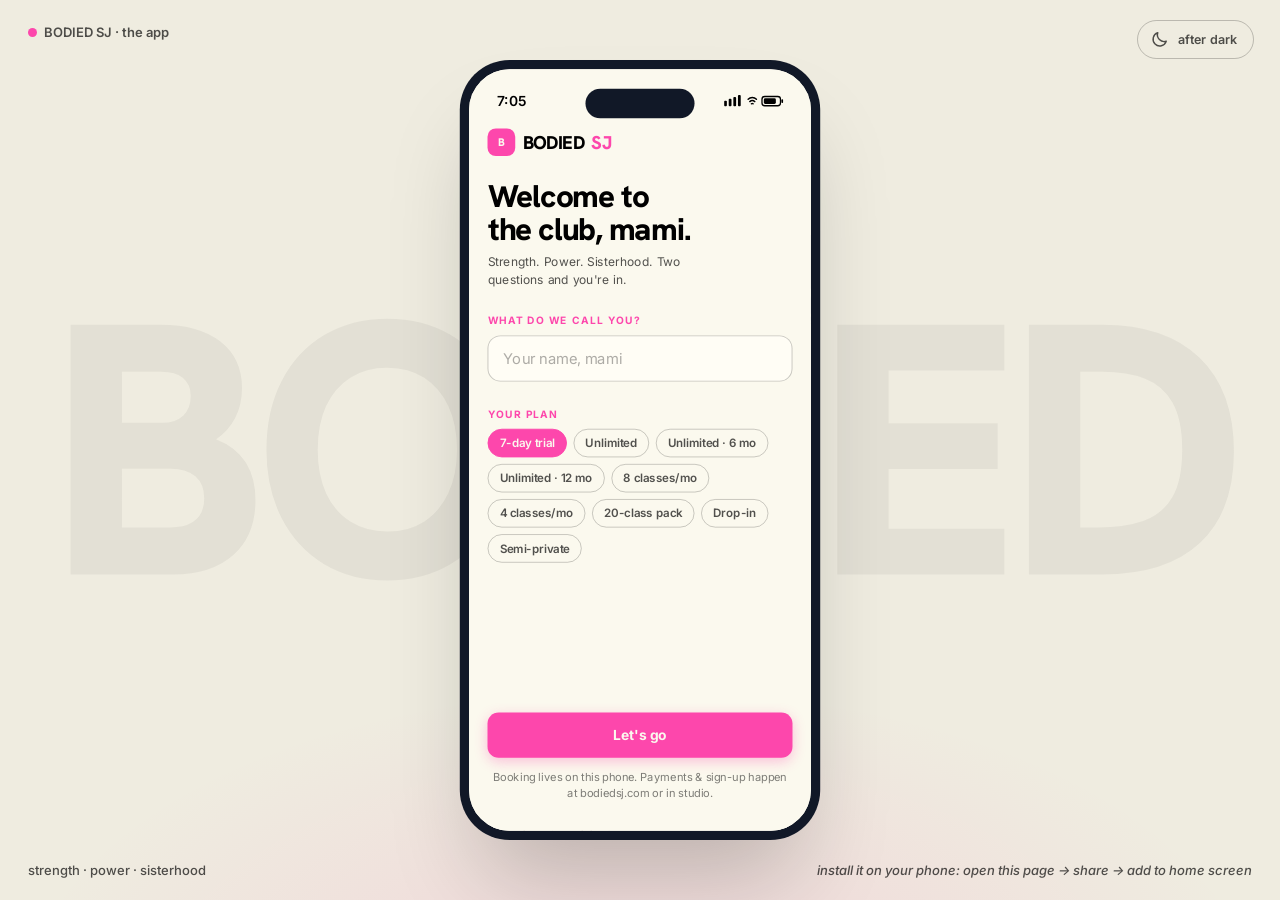
==== commit 94c026ee: "PORT-3: concept-06 Pricing, Shop and More; the 01 skin is gone Final porting stage. The app is conce" ====
--- a/index.html
+++ b/index.html
@@ -15,10 +15,8 @@
 <link rel="icon" type="image/png" sizes="192x192" href="assets/icons/icon-192.png">
 <link rel="preconnect" href="https://fonts.googleapis.com">
 <link rel="preconnect" href="https://fonts.gstatic.com" crossorigin>
-<!-- Anton + Instrument Serif are LEGACY-01 faces, still loaded for the screens
-     that have not been ported to concept-06 yet. They go with the legacy CSS
-     block in PORT-3. -->
-<link href="https://fonts.googleapis.com/css2?family=Anton&family=Hanken+Grotesk:wght@400;500;600;700;800&family=Instrument+Serif:ital@1&family=Inter:wght@400;500;600;700&display=swap" rel="stylesheet">
+<!-- Two families, both on the brand. Concept-06 has no display face and no serif. -->
+<link href="https://fonts.googleapis.com/css2?family=Hanken+Grotesk:wght@400;500;600;700;800&family=Inter:wght@400;500;600;700&display=swap" rel="stylesheet">
 <link rel="stylesheet" href="assets/app.css">
 </head>
 <body>
@@ -93,7 +91,7 @@
           <div class="section">
             <div class="sechead">
               <h2 class="title-lg">Your stamps</h2>
-              <button class="showall" data-go="more">Show all</button>
+              <button class="showall" id="home-showall">Show all</button>
             </div>
             <div class="card">
               <div class="progline"><b id="stamp-count">0</b><span id="stamp-caption">classes bodied</span></div>
@@ -122,143 +120,92 @@
           <div id="sched-list"></div>
         </section>
 
-        <!-- ============ PRICING — placeholder until PORT-2 ============ -->
+        <!-- ============ PRICING (concept-06) ============ -->
         <section class="screen" id="screen-pricing">
           <div class="topbar"><h1 class="title-xl">Pricing</h1></div>
-          <div class="section">
-            <div class="card">
-              <div class="empty">
-                <h3>This screen is being rebuilt.</h3>
-                <p>Pricing arrives with the next porting stage. Plans and the policy line live on bodiedsj.com in the meantime.</p>
-              </div>
-            </div>
-          </div>
-        </section>
-
-        <!-- ============ SHOP — placeholder until PORT-2 ============ -->
+          <div class="utabs" id="ptabs" role="tablist" aria-label="Plan group"></div>
+          <div class="pad" style="padding-top:20px" id="plan-list"></div>
+          <div class="pad"><p class="policy" id="policy"></p></div>
+          <div class="pad" style="padding-top:16px" id="pricing-join"></div>
+        </section>
+
+        <!-- ============ SHOP (concept-06) ============
+             Permanent empty state: the studio sells nothing online.
+             The .ghostgrid skeletons are decorative and the one place
+             grey boxes are allowed — they mean "nothing here yet". -->
         <section class="screen" id="screen-shop">
           <div class="topbar"><h1 class="title-xl">Shop</h1></div>
-          <div class="section">
-            <div class="card">
-              <div class="empty">
-                <h3>This screen is being rebuilt.</h3>
-                <p>The studio sells nothing online yet. This tab stays a coming-soon state.</p>
-              </div>
-            </div>
-          </div>
-        </section>
-
-        <!-- ============ MORE — placeholder until PORT-3 ============ -->
+          <div class="shop-empty">
+            <div class="glyph">
+              <svg width="40" height="40" viewBox="0 0 24 24" fill="none" stroke="currentColor" stroke-width="1.6" stroke-linecap="round" stroke-linejoin="round"><path d="M4.5 8h15l-1.2 11.2a1.6 1.6 0 0 1-1.6 1.4H7.3a1.6 1.6 0 0 1-1.6-1.4Z"/><path d="M8.7 8V6.2a3.3 3.3 0 0 1 6.6 0V8"/></svg>
+            </div>
+            <h2>Merch is<br>coming.</h2>
+            <p>We're not selling anything online yet. Tanks, grip socks and the good crewnecks are in the works — ask at the front desk in the meantime.</p>
+            <button class="btn ghost" id="shop-cta">Tell me when it drops</button>
+          </div>
+          <div class="ghostgrid" aria-hidden="true">
+            <div class="ghostcard"><div class="sq"></div><div class="l1"></div><div class="l2"></div></div>
+            <div class="ghostcard"><div class="sq"></div><div class="l1"></div><div class="l2"></div></div>
+            <div class="ghostcard"><div class="sq"></div><div class="l1"></div><div class="l2"></div></div>
+            <div class="ghostcard"><div class="sq"></div><div class="l1"></div><div class="l2"></div></div>
+          </div>
+        </section>
+
+        <!-- ============ MORE (concept-06) ============
+             The member's card, the coaches, the stamp book, appearance
+             and the studio's contact details. -->
         <section class="screen" id="screen-more">
           <div class="topbar"><h1 class="title-xl">More</h1></div>
-          <div class="section">
-            <div class="card">
-              <div class="empty">
-                <h3>This screen is being rebuilt.</h3>
-                <p>Reservations, stamps, the coaches and studio info land here in the next porting stages. Until then, appearance lives on the old settings screen.</p>
-                <button class="btn ghost" id="more-appearance">Appearance</button>
+          <div class="pad">
+            <div class="profilecard">
+              <div class="blob" aria-hidden="true"></div>
+              <div class="av-lg" id="pc-av">B</div>
+              <div class="who">
+                <h3 id="pc-name">Hey, mami</h3>
+                <p id="pc-plan"></p>
               </div>
-            </div>
-          </div>
-        </section>
-
-        <!-- ============ TODAY — LEGACY-01, no longer routed to. Deleted in PORT-3 ============ -->
-        <section class="screen lg" id="screen-today">
-          <div class="pad today-head">
-            <div>
-              <div class="eyebrow" id="today-date"></div>
-              <h1 id="greeting"></h1>
-            </div>
-            <div class="avatar" id="avatar" aria-hidden="true"></div>
-          </div>
-
-          <div class="marquee" aria-hidden="true">
-            <div class="marquee-track">
-              <span>Strength<i class="star">★</i>Power<i class="star">★</i>Sisterhood<i class="star">★</i>Strength<i class="star">★</i>Power<i class="star">★</i>Sisterhood<i class="star">★</i></span><span>Strength<i class="star">★</i>Power<i class="star">★</i>Sisterhood<i class="star">★</i>Strength<i class="star">★</i>Power<i class="star">★</i>Sisterhood<i class="star">★</i></span>
-            </div>
-          </div>
-
-          <div id="upnext-wrap"></div>
-
-          <div class="section-label"><span class="eyebrow">Your week</span></div>
-          <div class="week" id="week-strip"></div>
-
-          <div class="section-label" style="margin-top:28px">
-            <span class="eyebrow">This week at the club</span>
-          </div>
-          <div class="rail" id="poster-rail"></div>
-
-          <button class="promo" id="promo">
-            <div class="display">New here?</div>
-            <p>Seven days of unlimited classes. No judgment, all levels.<br>
-            <span class="aside">bring a friend, mami.</span></p>
-            <svg class="promo-burst" viewBox="0 0 108 108" aria-hidden="true">
-              <path d="M54 2l8 14 14-8-1 16 16 1-8 14 14 8-14 8 8 14-16 1 1 16-14-8-8 14-8-14-14 8 1-16-16-1 8-14-14-8 14-8-8-14 16-1-1-16 14 8z" fill="var(--chartreuse)" stroke="var(--ink)" stroke-width="2"/>
-              <text x="54" y="64" text-anchor="middle" fill="var(--on-bright)">$7</text>
-            </svg>
-          </button>
-        </section>
-
-        <!-- ============ COACHES — LEGACY-01, folds into More in PORT-3 ============ -->
-        <section class="screen lg" id="screen-coaches">
-          <div class="pad sched-head">
-            <div class="eyebrow">Meet the team</div>
-            <div class="display" style="font-size:42px">The<br>headliners</div>
-            <div class="aside coach-sub">the women who run this club</div>
-          </div>
-          <div class="coach-list" id="coach-list"></div>
-        </section>
-
-        <!-- ============ YOU — LEGACY-01, carries the appearance toggle until More lands ============ -->
-        <section class="screen lg" id="screen-you">
-          <div class="pad sched-head">
-            <div class="eyebrow">Your card</div>
-            <div class="display" id="you-name" style="font-size:42px"></div>
-          </div>
-
-          <div class="member-card">
-            <svg class="mc-spark" viewBox="0 0 30 30" aria-hidden="true">
-              <path d="M15 0l3 10 10 3-10 3-3 10-3-10-10-3 10-3z" fill="var(--chartreuse)"/>
-            </svg>
-            <div class="display">Bodied SJ</div>
-            <div class="mc-label" style="margin-top:4px" id="mc-since"></div>
-            <div class="mc-row">
-              <div><div class="mc-label">Plan</div><div class="mc-val" id="mc-plan"></div></div>
-              <div><div class="mc-label">No.</div><div class="mc-val" id="mc-no"></div></div>
-              <div><div class="mc-label">Home turf</div><div class="mc-val">Lincoln Ave</div></div>
-            </div>
-            <div class="barcode" aria-hidden="true"></div>
-          </div>
-
-          <p class="bodied-line" id="bodied-line"></p>
-
-          <div class="section-label"><span class="eyebrow">Sticker book</span><span class="aside" style="font-size:15px">earn them, collect them</span></div>
-          <div class="sticker-book" id="sticker-book"></div>
-
-          <div class="section-label"><span class="eyebrow">Membership</span></div>
-          <div class="plan-row">
-            <div>
-              <div class="pr-main" id="plan-main"></div>
-              <div class="pr-sub" id="plan-sub"></div>
-            </div>
-            <button class="btn sm ghost" id="plan-manage">Manage</button>
-          </div>
-          <button class="settings-row" id="appearance-row"><span>Appearance</span><span class="arrow" id="appearance-val">Daylight ›</span></button>
-          <button class="settings-row" data-sheet="profile"><span>Name &amp; plan</span><span class="arrow">›</span></button>
-          <button class="settings-row" data-sheet="notifications"><span>Reminders</span><span class="arrow">›</span></button>
-          <button class="settings-row" data-sheet="payment"><span>Payment method</span><span class="arrow">›</span></button>
-          <button class="settings-row" data-sheet="contact"><span>Help &amp; contact</span><span class="arrow">›</span></button>
-
-          <div class="studio-foot">
-            <div class="aside">see you on the floor, mami.</div>
-            <p>2293 Lincoln Ave, San Jose · (408) 337-2160</p>
+              <button class="pc-edit" id="profile-edit" aria-label="Edit your name and plan">
+                <svg width="18" height="18" viewBox="0 0 24 24" fill="none" stroke="currentColor" stroke-width="1.8" stroke-linecap="round" stroke-linejoin="round"><path d="M4 20h4L19.5 8.5a2.1 2.1 0 0 0-3-3L5 17v3Z"/><path d="m14.5 6.5 3 3"/></svg>
+              </button>
+            </div>
+
+            <div class="list" style="margin-bottom:16px">
+              <button class="li" data-fs="reservations">
+                <span class="ic"><svg width="19" height="19" viewBox="0 0 24 24" fill="none" stroke="currentColor" stroke-width="1.8" stroke-linecap="round"><rect x="3.5" y="5" width="17" height="16" rx="3"/><path d="M8 3v4M16 3v4M3.5 10h17"/></svg></span>
+                <span class="lb">My reservations</span>
+                <span class="rt" id="res-count">0</span>
+                <span class="chev"><svg width="18" height="18" viewBox="0 0 24 24" fill="none" stroke="currentColor" stroke-width="2.2" stroke-linecap="round"><path d="m9 6 6 6-6 6"/></svg></span>
+              </button>
+              <button class="li" data-fs="stamps">
+                <span class="ic"><svg width="19" height="19" viewBox="0 0 24 24" fill="none" stroke="currentColor" stroke-width="1.8" stroke-linejoin="round"><path d="m12 3.5 2.6 5.3 5.9.85-4.25 4.15 1 5.85L12 16.9l-5.25 2.75 1-5.85L3.5 9.65l5.9-.85Z"/></svg></span>
+                <span class="lb">Stamps &amp; milestones</span>
+                <span class="rt" id="stamp-total">0</span>
+                <span class="chev"><svg width="18" height="18" viewBox="0 0 24 24" fill="none" stroke="currentColor" stroke-width="2.2" stroke-linecap="round"><path d="m9 6 6 6-6 6"/></svg></span>
+              </button>
+              <button class="li" data-fs="coaches">
+                <span class="ic"><svg width="19" height="19" viewBox="0 0 24 24" fill="none" stroke="currentColor" stroke-width="1.8" stroke-linecap="round"><circle cx="9" cy="8.5" r="3.2"/><path d="M2.8 19.5a6.3 6.3 0 0 1 12.4 0"/><path d="M16.5 6.2a3.2 3.2 0 0 1 0 6.1M17.5 14.4a6.3 6.3 0 0 1 3.7 5.1"/></svg></span>
+                <span class="lb">Meet the coaches</span>
+                <span class="chev"><svg width="18" height="18" viewBox="0 0 24 24" fill="none" stroke="currentColor" stroke-width="2.2" stroke-linecap="round"><path d="m9 6 6 6-6 6"/></svg></span>
+              </button>
+            </div>
+
+            <div class="list" style="margin-bottom:18px">
+              <button class="li" id="theme-row">
+                <span class="ic" id="theme-icon"></span>
+                <span class="lb">Appearance</span>
+                <span class="rt" id="theme-value">Daylight</span>
+                <span class="chev"><svg width="18" height="18" viewBox="0 0 24 24" fill="none" stroke="currentColor" stroke-width="2.2" stroke-linecap="round"><path d="m9 6 6 6-6 6"/></svg></span>
+              </button>
+            </div>
+
+            <div id="more-info"></div>
+            <p class="policy" id="more-foot"></p>
           </div>
         </section>
 
         <!-- ============ TAB BAR (concept-06) ============
-             Sits before the overlays on purpose. The concept-06 overlays
-             below out-rank it on z-index; the LEGACY-01 detail used to tie
-             with it at 70 and relied on DOM order. -->
+             Sits before the overlays on purpose: every overlay below
+             out-ranks it on z-index. -->
         <nav class="tabbar" aria-label="Main">
           <button class="tab on" data-screen="home">
             <svg width="21" height="21" viewBox="0 0 24 24" fill="none" stroke="currentColor" stroke-width="1.8" stroke-linejoin="round"><path d="M4 10.5 12 4l8 6.5V20a1 1 0 0 1-1 1h-4v-6H9v6H5a1 1 0 0 1-1-1Z"/></svg>
@@ -282,9 +229,20 @@
           </button>
         </nav>
 
-        <!-- ============ CLASS DETAIL (concept-06 full screen) ============
-             Replaces the LEGACY-01 colour-drenched sheet. Same #detail id,
-             none of the old #d-* children survive. -->
+        <!-- ============ MORE SUB-SCREENS (concept-06 full screen) ============
+             Reservations · stamps · coaches. Sits before #detail so that
+             opening a class from a reservation paints on top of it. -->
+        <section class="fs" id="more-fs" aria-hidden="true">
+          <div class="fs-nav">
+            <button id="more-fs-back" aria-label="Back">
+              <svg width="19" height="19" viewBox="0 0 24 24" fill="none" stroke="currentColor" stroke-width="2.3" stroke-linecap="round"><path d="m15 6-6 6 6 6"/></svg>
+            </button>
+            <span class="title-md" id="more-fs-title"></span>
+          </div>
+          <div class="fs-body" id="more-fs-body"></div>
+        </section>
+
+        <!-- ============ CLASS DETAIL (concept-06 full screen) ============ -->
         <section class="fs" id="detail" aria-hidden="true">
           <div class="fs-nav">
             <button id="detail-back" aria-label="Back">
@@ -296,9 +254,9 @@
           <div class="fs-foot" id="detail-foot" hidden></div>
         </section>
 
-        <!-- ============ BOOKING OVERLAYS (concept-06) ============
-             Its own scrim + sheet: the LEGACY-01 #sheet below still carries
-             pricing / contact / payment / profile until PORT-3. -->
+        <!-- ============ OVERLAYS (concept-06) ============
+             One scrim, one bottom sheet: filters, booking confirmation,
+             plan details and the profile edit all mount into it. -->
         <div class="scrim" id="scrim"></div>
         <section class="sheet" id="confirm-sheet" role="dialog" aria-modal="true" aria-hidden="true">
           <div class="grab" aria-hidden="true"></div>
@@ -307,38 +265,26 @@
         <div class="done-wrap" id="done" role="dialog" aria-modal="true" aria-hidden="true"></div>
         <div class="toast" id="toast" role="status" aria-live="polite"></div>
 
-        <!-- ============ BOTTOM SHEET — LEGACY-01 ============ -->
-        <button class="sheet-scrim" id="sheet-scrim" aria-label="Close sheet" tabindex="-1"></button>
-        <section class="sheet lg" id="sheet" role="dialog" aria-modal="true" aria-hidden="true">
-          <div class="sheet-grab" aria-hidden="true"></div>
-          <div class="sheet-body" id="sheet-body"></div>
-        </section>
-
-        <!-- ============ ONBOARDING — LEGACY-01 ============ -->
-        <section class="onboard lg" id="onboard" hidden>
-          <svg class="ob-burst" viewBox="0 0 74 74" aria-hidden="true">
-            <path d="M37 2l5.5 9.5 9.5-5.5-0.7 11 11 0.7-5.5 9.5 9.5 5.5-9.5 5.5 5.5 9.5-11 0.7 0.7 11-9.5-5.5L37 72l-5.5-9.5-9.5 5.5 0.7-11-11-0.7 5.5-9.5L7.7 41.3l9.5-5.5-5.5-9.5 11-0.7-0.7-11 9.5 5.5z" fill="var(--chartreuse)" stroke="var(--ink)" stroke-width="2"/>
-            <text x="37" y="44" text-anchor="middle" fill="var(--on-bright)" style="font-family:var(--display);font-size:16px">HI!</text>
-          </svg>
-          <div class="eyebrow">Welcome to the club</div>
-          <div class="display ob-title">Bodied<br><span class="accent">SJ</span></div>
-          <div class="aside ob-tag">strength · power · sisterhood</div>
+        <!-- ============ ONBOARDING (concept-06) ============
+             Same two steps and the same profile writes as before, wearing
+             the 06 sheet pattern: cream paper, .title-xl, .chip plan picker,
+             .btn. First run is the absence of the state doc. -->
+        <section class="onboard" id="onboard" hidden>
+          <div class="wordmark ob-mark"><span class="mark">B</span>BODIED <span class="sj">SJ</span></div>
+          <h1 class="title-xl ob-title">Welcome to<br>the club, mami.</h1>
+          <p class="meta ob-tag">Strength. Power. Sisterhood. Two questions and you're in.</p>
           <div class="ob-field">
             <label class="eyebrow" for="ob-name">What do we call you?</label>
             <input class="ob-input" id="ob-name" type="text" placeholder="Your name, mami" autocomplete="given-name" maxlength="30">
           </div>
           <div class="ob-field">
             <label class="eyebrow" id="plan-chips-label">Your plan</label>
-            <div class="plan-chips" id="plan-chips" role="radiogroup" aria-labelledby="plan-chips-label"></div>
+            <div class="chips" id="plan-chips" role="radiogroup" aria-labelledby="plan-chips-label"></div>
           </div>
           <div class="ob-spacer"></div>
-          <button class="btn ob-start" id="ob-start">Let's go</button>
-          <div class="ob-note">Booking lives on this phone. Payments &amp; sign-up happen at bodiedsj.com or in studio.</div>
-        </section>
-
-        <div class="stamp-overlay lg" id="stamp-overlay" aria-hidden="true">
-          <div class="stamp-inner" id="stamp-text">Booked!</div>
-        </div>
+          <button class="btn" id="ob-start">Let's go</button>
+          <p class="policy ob-note">Booking lives on this phone. Payments &amp; sign-up happen at bodiedsj.com or in studio.</p>
+        </section>
 
       </div>
     </div>
--- a/assets/app.css
+++ b/assets/app.css
@@ -1,9 +1,8 @@
 /* ============================================================
    BODIED SJ · app styles
-   Base = concept-06 "Studio Standard", the binding system
-   (DESIGN.md). Ported surface by surface; everything not yet
-   ported still wears the superseded concept-01 skin, kept in
-   the marked LEGACY-01 block at the bottom of this file.
+   Concept-06 "Studio Standard" (DESIGN.md) is the system. Rules
+   the mockup does not have are marked "not in the mockup" and
+   are built from its tokens only.
    ============================================================ */
 
 /* ============ TOKENS (concept-06) ============ */
@@ -202,6 +201,7 @@
   display:block; width:100%; padding:15px; border-radius:12px; background:var(--pink); color:var(--cream);
   font-family:var(--body); font-size:15px; font-weight:700; text-align:center; transition:all .16s var(--ease);
   box-shadow:0 4px 14px rgba(253,71,172,0.32);
+  text-decoration:none;   /* the app has link buttons; the mockup had none */
 }
 .btn:active{background:var(--pink-deep); transform:translateY(1px); box-shadow:0 2px 8px rgba(253,71,172,0.3)}
 .btn:focus-visible{outline:2px solid var(--pink); outline-offset:3px}
@@ -459,6 +459,139 @@
    already-attended classes need a CTA that reads as unavailable. */
 .btn[disabled]{opacity:0.5; box-shadow:none; cursor:default; pointer-events:none}
 
+/* ============ PRICING ============ */
+.utabs{display:flex; gap:22px; padding:0 20px; border-bottom:1px solid var(--line); overflow-x:auto; scrollbar-width:none}
+.utabs::-webkit-scrollbar{display:none}
+.utabs button{
+  padding:0 0 11px; font-family:var(--body); font-size:15px; font-weight:600; color:var(--text-50);
+  border-bottom:2.5px solid transparent; margin-bottom:-1px; white-space:nowrap;
+}
+.utabs button.on{color:var(--pink); font-weight:700; border-color:var(--pink)}
+.utabs button:focus-visible{outline:2px solid var(--pink); outline-offset:2px}
+.plan{
+  border:1px solid var(--line); border-radius:16px; padding:18px; margin-bottom:14px;
+  background:var(--card); position:relative; display:block; width:100%; text-align:left;
+}
+.plan.feature{border-color:var(--pink); background:linear-gradient(180deg, var(--pink-wash), var(--card) 55%)}
+.plan:focus-visible{outline:2px solid var(--pink); outline-offset:3px}
+.plan .tag{
+  position:absolute; top:-9px; left:16px; background:var(--pink); color:var(--cream);
+  font-size:10px; font-weight:800; letter-spacing:0.1em; text-transform:uppercase;
+  padding:4px 9px; border-radius:999px;
+}
+.plan .picon{width:26px; height:26px; color:var(--pink); margin-bottom:12px}
+.plan h3{font-family:var(--head); font-size:18px; font-weight:700; letter-spacing:-0.02em; margin-bottom:12px; line-height:1.25}
+.priceline{display:flex; align-items:center; gap:10px; margin-bottom:14px}
+.priceline .circ{
+  width:26px; height:26px; border-radius:50%; border:1.5px solid var(--pink); color:var(--pink);
+  display:grid; place-items:center; font-size:13px; font-weight:700; flex:none;
+}
+.priceline b{font-family:var(--head); font-size:23px; font-weight:800; letter-spacing:-0.03em}
+.priceline span{font-size:14px; color:var(--text-50)}
+.plan .details{font-size:14px; font-weight:700; color:var(--pink)}
+/* the plan's inclusion list, inside the Details sheet */
+.incl{margin:6px 0 18px}
+.incl div{display:flex; gap:10px; padding:9px 0; border-bottom:1px solid var(--line); font-size:14px}
+.incl svg{flex:none; margin-top:1px; color:var(--pink)}
+
+/* ============ SHOP ============ */
+.shop-empty{padding:56px 26px 20px; text-align:center}
+.shop-empty .glyph{
+  width:88px; height:88px; margin:0 auto 20px; border-radius:26px;
+  background:var(--pink-wash); border:1.5px dashed var(--pink); color:var(--pink);
+  display:grid; place-items:center; transform:rotate(-4deg);
+}
+.shop-empty h2{font-family:var(--head); font-size:25px; font-weight:800; letter-spacing:-0.03em; line-height:1.12; margin-bottom:10px}
+.shop-empty p{font-size:14px; color:var(--text-70); line-height:1.55; margin-bottom:22px}
+.ghostgrid{display:grid; grid-template-columns:1fr 1fr; gap:12px; padding:26px 20px 0}
+.ghostcard{border:1px dashed var(--line-2); border-radius:14px; padding:14px; text-align:left}
+.ghostcard .sq{height:78px; border-radius:10px; background:var(--dim); margin-bottom:10px}
+.ghostcard .l1{height:9px; width:72%; border-radius:4px; background:var(--dim); margin-bottom:6px}
+.ghostcard .l2{height:9px; width:42%; border-radius:4px; background:var(--dim)}
+
+/* ============ LIST (More) ============ */
+.list{background:var(--card); border:1px solid var(--line); border-radius:16px; overflow:hidden}
+.li{
+  display:flex; align-items:center; gap:13px; padding:15px 16px; width:100%; text-align:left;
+  border-bottom:1px solid var(--line); transition:background .16s var(--ease);
+  font-family:var(--body); color:var(--text);
+}
+.li:last-child{border-bottom:none}
+.li:active{background:var(--pink-wash)}
+.li:focus-visible{outline:2px solid var(--pink); outline-offset:-2px}
+.li .ic{width:34px; height:34px; border-radius:10px; background:var(--pink-wash); color:var(--pink); display:grid; place-items:center; flex:none}
+.li .lb{flex:1; font-size:15px; font-weight:600}
+.li .rt{font-size:13px; color:var(--text-50)}
+.li .chev{color:var(--text-32); display:grid; place-items:center}
+.profilecard{
+  display:flex; align-items:center; gap:14px; padding:18px; border-radius:16px;
+  background:var(--royal); color:var(--cream); margin-bottom:18px; position:relative; overflow:hidden;
+}
+.profilecard .blob{position:absolute; right:-30px; top:-30px; width:130px; height:130px; border-radius:50%; background:var(--pink); opacity:0.5}
+.profilecard .av-lg{
+  width:52px; height:52px; border-radius:50%; background:var(--pink); color:var(--cream);
+  display:grid; place-items:center; font-family:var(--head); font-size:19px; font-weight:800; flex:none; z-index:1;
+}
+.profilecard .who{z-index:1; min-width:0}
+.profilecard h3{font-family:var(--head); font-size:19px; font-weight:800; letter-spacing:-0.02em}
+.profilecard p{font-size:12.5px; opacity:0.8; margin-top:2px}
+/* not in the mockup — the mockup's profile card is static, the app's opens
+   the name & plan sheet */
+.pc-edit{
+  margin-left:auto; z-index:1; width:34px; height:34px; border-radius:50%;
+  display:grid; place-items:center; color:var(--cream); flex:none;
+  transition:background .16s var(--ease);
+}
+.pc-edit:active{background:rgba(255,255,255,0.16)}
+.pc-edit:focus-visible{outline:2px solid var(--cream); outline-offset:2px}
+
+/* ============ INFO BLOCKS ============ */
+.infoblock{padding:16px; border:1px solid var(--line); border-radius:14px; background:var(--card); margin-bottom:12px}
+.infoblock .k{font-size:11px; font-weight:700; letter-spacing:0.1em; text-transform:uppercase; color:var(--text-50); margin-bottom:5px}
+.infoblock .v{font-size:15px; font-weight:600; line-height:1.45}
+/* the app's blocks are real links out — the mockup's were static text */
+a.infoblock{display:block; color:inherit; text-decoration:none; transition:background .16s var(--ease)}
+a.infoblock:active{background:var(--pink-wash)}
+a.infoblock:focus-visible{outline:2px solid var(--pink); outline-offset:2px}
+
+/* ============ COACH FAVOURITES ============ */
+/* not in the mockup — favourites are an app feature that predates it */
+.fave{width:38px; height:38px; border-radius:50%; display:grid; place-items:center; color:var(--text-32); flex:none; transition:all .16s var(--ease)}
+.fave svg{display:block}
+.fave .heart{fill:transparent; stroke:currentColor; transition:fill .16s var(--ease)}
+.fave.on{color:var(--pink)}
+.fave.on .heart{fill:var(--pink)}
+.fave:active{background:var(--pink-wash)}
+.fave:focus-visible{outline:2px solid var(--pink); outline-offset:-2px}
+
+/* ============ ONBOARDING ============ */
+/* not in the mockup — concept-06 has no first-run flow and no text input.
+   Built from 06 tokens: cream paper, hairline field, .chip picker, .btn. */
+.onboard{
+  position:absolute; inset:0; z-index:106; background:var(--bg); color:var(--text);
+  display:flex; flex-direction:column;
+  padding:64px 20px calc(30px + env(safe-area-inset-bottom, 0px));
+  overflow-y:auto; scrollbar-width:none;
+  transition:opacity .3s var(--ease), transform .3s var(--ease);
+}
+.onboard::-webkit-scrollbar{display:none}
+.onboard.closing{opacity:0; transform:translateY(14px); pointer-events:none}
+.onboard[hidden]{display:none}
+.ob-mark{margin-bottom:26px}
+.ob-title{margin-bottom:8px}
+.ob-tag{max-width:270px}
+.ob-field{margin-top:28px}
+.ob-field label{display:block; margin-bottom:9px}
+.ob-input{
+  width:100%; padding:14px 16px; border-radius:14px;
+  font-family:var(--body); font-size:16px; font-weight:600; color:var(--text);
+  background:var(--card); border:1px solid var(--line-2);
+}
+.ob-input::placeholder{color:var(--text-32); font-weight:400}
+.ob-input:focus{outline:none; border-color:var(--pink); box-shadow:0 0 0 3px var(--pink-wash)}
+.ob-spacer{flex:1; min-height:30px}
+.ob-note{text-align:center; padding-top:12px}
+
 /* ============ SMALL SCREEN = the real app ============ */
 @media (max-width:560px){
   .stage{display:block; background:var(--bg)}
@@ -471,586 +604,8 @@
   .fs-nav{padding-top:max(20px, env(safe-area-inset-top))}
   .fs-foot{padding-bottom:calc(30px + env(safe-area-inset-bottom, 0px))}
   .sheet{padding-bottom:calc(26px + env(safe-area-inset-bottom, 0px))}
+  .onboard{padding-top:max(40px, calc(env(safe-area-inset-top) + 22px))}
 }
 @media (prefers-reduced-motion:reduce){
   *{animation-duration:.01ms !important; transition-duration:.01ms !important}
 }
-
-
-/* ═══════════════════════════════════════════════════════════════════
-   LEGACY-01 — delete in PORT-3
-   The superseded concept-01 skin, kept verbatim so that every screen
-   not yet ported to concept-06 keeps working on the integration
-   branch. Three selector groups (.btn, .eyebrow, .promo) collide with
-   concept-06 and are scoped to `.lg`, which sits on every legacy
-   container. Shell chrome (stage, phone, statusbar, .screen, .pad,
-   .tabbar) is NOT duplicated here — concept-06 owns the shell now.
-   Deleting this block also means dropping Anton + Instrument Serif
-   from the font link in index.html.
-   ═══════════════════════════════════════════════════════════════════ */
-
-/* ---- legacy token aliases · light. Every name below is also declared
-        in the [data-theme="dark"] alias block further down. ---- */
-:root{
-  --paper: oklch(97.5% 0.015 100);
-  --paper-dim: oklch(94% 0.022 97);
-  --ink: oklch(32% 0.12 265);
-  --ink-soft: oklch(50% 0.06 265);
-  --teal-deep: oklch(60% 0.11 190);
-  --hairline: oklch(32% 0.12 265 / 0.14);
-  --hairline-strong: oklch(32% 0.12 265 / 0.45);
-  --display: 'Anton', sans-serif;
-  --sans: 'Hanken Grotesk', sans-serif;
-  --serif: 'Instrument Serif', serif;
-  --shadow-pop: 4px 4px 0 var(--ink);
-  --shadow-pop-sm: 3px 3px 0 var(--ink);
-}
-[data-theme="dark"]{
-  --paper: oklch(17% 0.022 345);
-  --paper-dim: oklch(12.5% 0.018 345);
-  --ink: oklch(92% 0.035 350);
-  --ink-soft: oklch(70% 0.05 350);
-  --teal-deep: oklch(60% 0.11 190);
-  --hairline: oklch(92% 0.035 350 / 0.16);
-  --hairline-strong: oklch(92% 0.035 350 / 0.45);
-  --display: 'Anton', sans-serif;
-  --sans: 'Hanken Grotesk', sans-serif;
-  --serif: 'Instrument Serif', serif;
-  --shadow-pop: 4px 4px 0 var(--ink);
-  --shadow-pop-sm: 3px 3px 0 var(--ink);
-}
-
-/* Legacy containers opt back into the 01 face and ink. Without this
-   they would inherit --body/--text from the concept-06 base. */
-.lg{font-family:var(--sans); color:var(--ink)}
-.screen.lg{background:var(--paper)}
-
-/* status bar + home pill contrast over the color-drenched legacy detail sheet */
-.app.detail-light .statusbar{color:var(--cream)}
-.app.detail-bright .statusbar{color:var(--on-bright)}
-.app.detail-light .home-pill{background:var(--cream); opacity:0.6}
-.app.detail-bright .home-pill{background:var(--on-bright); opacity:0.5}
-
-/* ============ TYPE HELPERS ============ */
-.lg .eyebrow{
-  font-size:11px; font-weight:800; letter-spacing:0.14em; color:var(--ink-soft);
-  text-transform:uppercase;
-}
-.display{font-family:var(--display); text-transform:uppercase; line-height:0.92; letter-spacing:0.01em}
-.aside{font-family:var(--serif); font-style:italic; color:var(--ink-soft)}
-
-/* ============ TODAY ============ */
-.today-head{display:flex; align-items:flex-end; justify-content:space-between; margin-top:10px}
-.today-head h1{font-size:34px; font-weight:800; letter-spacing:-0.02em; line-height:1.05; margin-top:6px}
-.today-head h1 em{font-family:var(--serif); font-weight:400; font-style:italic; letter-spacing:0}
-.avatar{
-  width:46px; height:46px; border-radius:50%;
-  background:var(--pink); color:var(--cream);
-  display:flex; align-items:center; justify-content:center;
-  font-weight:800; font-size:16px;
-  border:2px solid var(--ink); box-shadow:var(--shadow-pop-sm);
-  flex:none;
-}
-
-/* marquee */
-.marquee{
-  margin:18px 0 0; background:var(--chartreuse);
-  border-top:2px solid var(--ink); border-bottom:2px solid var(--ink);
-  overflow:hidden; white-space:nowrap;
-  padding:7px 0;
-}
-.marquee-track{display:inline-block; animation:marq 26s linear infinite}
-.marquee span{
-  font-family:var(--display); font-size:15px; letter-spacing:0.08em;
-  color:var(--on-bright); text-transform:uppercase;
-}
-.marquee .star{margin:0 14px; font-family:var(--sans); font-weight:800}
-@keyframes marq{from{transform:translateX(0)}to{transform:translateX(-50%)}}
-
-/* ticket */
-.section-label{margin:24px 22px 12px; display:flex; align-items:baseline; gap:10px}
-.lg .ticket{
-  margin:0 22px; position:relative;
-  background:var(--paper); border:2px solid var(--ink); border-radius:16px;
-  box-shadow:var(--shadow-pop);
-  display:flex;
-  overflow:hidden;
-  text-align:left; font-family:var(--sans); color:var(--ink); width:calc(100% - 44px);
-}
-.ticket-main{flex:1; padding:18px 14px 16px 18px; min-width:0; cursor:pointer; background:none; border:none; text-align:left; font-family:var(--sans); color:inherit}
-.ticket-main .display{font-size:33px; color:var(--ink)}
-.ticket-main:focus-visible{outline:3px solid var(--pink); outline-offset:-4px; border-radius:14px}
-.ticket-meta{display:flex; gap:8px; margin-top:10px; flex-wrap:wrap}
-.lg .chip{
-  display:inline-flex; align-items:center; gap:6px;
-  font-size:12px; font-weight:700;
-  border:1.5px solid var(--ink); border-radius:999px;
-  padding:4px 10px; color:var(--ink); background:var(--paper);
-}
-.lg .chip.fill-pink{background:var(--pink); color:var(--paper)}
-.coach-dot{width:16px;height:16px;border-radius:50%;display:inline-flex;align-items:center;justify-content:center;font-size:9px;font-weight:800;flex:none}
-.ticket-perf{
-  position:relative; width:0;
-  border-left:2px dashed var(--hairline-strong);
-}
-.ticket-perf::before,.ticket-perf::after{
-  content:""; position:absolute; left:-9px; width:16px; height:16px;
-  background:var(--paper-dim); border:2px solid var(--ink); border-radius:50%;
-}
-.ticket-perf::before{top:-10px}
-.ticket-perf::after{bottom:-10px}
-.ticket-stub{
-  width:104px; flex:none; padding:14px 12px;
-  display:flex; flex-direction:column; align-items:center; justify-content:center; gap:8px;
-  background:oklch(96% 0.04 108);
-}
-.ticket-stub .spot{font-family:var(--display); font-size:26px; color:var(--ink)}
-.ticket-stub .eyebrow{font-size:9px; text-align:center}
-.lg .ticket.empty{border-style:dashed; box-shadow:none; background:transparent}
-.lg .ticket.empty .ticket-stub{background:transparent}
-.lg .btn{
-  font-family:var(--sans); font-weight:800; font-size:13px; letter-spacing:0.03em;
-  border:2px solid var(--ink); border-radius:999px;
-  background:var(--pink); color:var(--paper);
-  padding:9px 16px; cursor:pointer;
-  box-shadow:var(--shadow-pop-sm);
-  transition:transform 0.12s var(--ease), box-shadow 0.12s var(--ease), background 0.15s;
-  text-transform:uppercase;
-  text-decoration:none; display:inline-block; text-align:center;
-  width:auto;
-}
-.lg .btn:active{transform:translate(3px,3px); box-shadow:0 0 0 var(--ink)}
-.lg .btn:focus-visible{outline:3px solid var(--pink); outline-offset:2px}
-.lg .btn.ghost{background:var(--paper); color:var(--ink); border:2px solid var(--ink); box-shadow:var(--shadow-pop-sm)}
-.lg .btn.stamped{background:var(--chartreuse); color:var(--on-bright)}
-.lg .btn.sm{padding:7px 13px; font-size:11px; box-shadow:2px 2px 0 var(--ink)}
-.lg .btn.sm:active{transform:translate(2px,2px); box-shadow:0 0 0 var(--ink)}
-.lg .btn[disabled]{opacity:0.45; cursor:default; pointer-events:none}
-
-/* week strip */
-.week{
-  margin:0 22px; display:grid; grid-template-columns:repeat(7,1fr); gap:6px;
-}
-.day-cell{
-  text-align:center; padding:9px 0 7px;
-  border-radius:12px; border:1.5px solid transparent;
-  position:relative;
-}
-.day-cell .d{font-size:10px; font-weight:800; letter-spacing:0.1em; color:var(--ink-soft)}
-.day-cell .n{font-size:15px; font-weight:700; margin-top:2px}
-.day-cell.today{border-color:var(--ink); background:var(--paper); box-shadow:2px 2px 0 var(--ink)}
-.day-cell .stamp-star{
-  position:absolute; top:50%; left:50%; width:34px; height:34px;
-  transform:translate(-50%,-44%) rotate(12deg);
-  z-index:0;
-}
-.day-cell .d,.day-cell .n{position:relative; z-index:1}
-.day-cell.done .n{color:var(--ink)}
-
-/* poster rail */
-.rail{
-  display:flex; gap:14px; overflow-x:auto; padding:6px 22px 14px;
-  scrollbar-width:none; scroll-snap-type:x mandatory;
-}
-.rail::-webkit-scrollbar{display:none}
-.poster{
-  flex:none; width:150px; height:200px; border-radius:14px;
-  border:2px solid var(--ink); box-shadow:var(--shadow-pop);
-  padding:14px 13px; position:relative; overflow:hidden;
-  display:flex; flex-direction:column; justify-content:space-between;
-  cursor:pointer; scroll-snap-align:start;
-  transition:transform 0.15s var(--ease);
-  text-align:left; font-family:var(--sans);
-}
-.poster:active{transform:translate(2px,2px); box-shadow:2px 2px 0 var(--ink)}
-.poster:focus-visible{outline:3px solid var(--pink); outline-offset:2px}
-.poster .display{font-size:27px; word-break:break-word}
-.poster .ptime{font-size:11px; font-weight:800; letter-spacing:0.06em; opacity:0.85}
-.poster .pcoach{font-size:11px; font-weight:700; opacity:0.85}
-.poster.c-pink{background:var(--pink); color:var(--paper)}
-.poster.c-blue{background:var(--royal); color:var(--cream); box-shadow:4px 4px 0 var(--pink)}
-.poster.c-chartreuse{background:var(--chartreuse); color:var(--on-bright)}
-.poster.c-teal{background:var(--teal); color:var(--on-bright)}
-.poster .pburst{position:absolute; top:10px; right:10px; width:34px; height:34px; opacity:0.9}
-
-/* promo */
-.lg .promo{
-  margin:8px 22px 26px; position:relative;
-  background:var(--ink); color:var(--paper);
-  border-radius:16px; border:2px solid var(--ink);
-  padding:20px 110px 20px 20px;
-  box-shadow:4px 4px 0 var(--pink);
-  overflow:hidden;
-  display:block; width:calc(100% - 44px); text-align:left;
-  font-family:var(--sans); cursor:pointer;
-  height:auto; flex:0 1 auto;
-}
-.lg .promo:focus-visible{outline:3px solid var(--pink); outline-offset:3px}
-.lg .promo .display{font-size:26px}
-.lg .promo p{font-size:13px; font-weight:500; margin-top:7px; opacity:0.85; line-height:1.45; max-width:none}
-.lg .promo .aside{color:oklch(85% 0.06 100)}
-.lg .promo-burst{
-  position:absolute; right:-14px; top:50%; transform:translateY(-50%) rotate(8deg);
-  width:108px; height:108px;
-}
-.lg .promo-burst text{font-family:var(--display); font-size:30px}
-
-/* ============ CLASSES / SCHEDULE ============ */
-.sched-head{margin-top:10px}
-.sched-head .display{font-size:42px}
-.daychips{display:flex; gap:8px; overflow-x:auto; padding:16px 22px 4px; scrollbar-width:none}
-.daychips::-webkit-scrollbar{display:none}
-.daychip{
-  flex:none; border:2px solid var(--ink); border-radius:999px;
-  background:var(--paper); padding:8px 14px;
-  font-family:var(--sans); font-weight:800; font-size:12px; letter-spacing:0.05em;
-  color:var(--ink); cursor:pointer;
-  transition:background 0.15s, box-shadow 0.15s, transform 0.15s var(--ease);
-  text-transform:uppercase;
-}
-.daychip.sel{background:var(--chartreuse); color:var(--on-bright); box-shadow:2px 2px 0 var(--ink)}
-.daychip:focus-visible{outline:3px solid var(--pink); outline-offset:2px}
-.timetable{margin:14px 0 10px}
-.trow{
-  display:flex; gap:14px; padding:14px 22px;
-  border-bottom:1.5px solid var(--hairline);
-  cursor:pointer; position:relative;
-  transition:background 0.15s;
-}
-.trow:active{background:oklch(96% 0.04 108)}
-.trow:last-child{border-bottom:none}
-.trow.ended{opacity:0.45}
-.t-time{width:62px; flex:none; padding-top:2px}
-.t-time .h{font-family:var(--display); font-size:19px; line-height:1}
-.t-time .ap{font-size:10px; font-weight:800; letter-spacing:0.1em; color:var(--ink-soft)}
-.t-main{flex:1; min-width:0}
-.t-name{font-size:17px; font-weight:800; letter-spacing:-0.01em; line-height:1.15}
-.t-meta{display:flex; align-items:center; gap:8px; margin-top:5px; font-size:12px; font-weight:600; color:var(--ink-soft); flex-wrap:wrap}
-.t-meta .cdot{width:18px;height:18px;border-radius:50%;display:inline-flex;align-items:center;justify-content:center;font-size:9px;font-weight:800;border:1.5px solid var(--ink)}
-.lg .spots{display:inline-flex; align-items:center; gap:4px}
-.lg .spots i{width:7px;height:7px;border-radius:50%;background:var(--pink);display:inline-block}
-.t-act{flex:none; display:flex; align-items:center}
-.mini-stamp{
-  font-family:var(--display); font-size:13px; letter-spacing:0.06em;
-  background:var(--chartreuse); color:var(--on-bright);
-  border:2px solid var(--ink); border-radius:8px;
-  padding:5px 10px; transform:rotate(-4deg);
-  display:inline-block; text-transform:uppercase;
-}
-.mini-stamp.wl{background:var(--pink); color:var(--cream)}
-.full-tag{font-size:11px; font-weight:800; letter-spacing:0.08em; color:var(--ink-soft); text-transform:uppercase; text-align:right}
-.rest-state{padding:70px 40px; text-align:center}
-.rest-state .display{font-size:36px; margin-top:18px}
-.rest-state p{margin-top:10px; font-size:16px}
-
-/* ============ DETAIL SHEET ============ */
-.detail{
-  position:absolute; inset:0; z-index:70;
-  transform:translateY(102%);
-  transition:transform 0.3s var(--ease);
-  display:flex; flex-direction:column;
-  padding:64px 24px 30px;
-  overflow-y:auto; scrollbar-width:none;
-}
-.detail::-webkit-scrollbar{display:none}
-.detail.open{transform:translateY(0)}
-.detail.c-pink{background:var(--pink); color:var(--paper)}
-.detail.c-blue{background:var(--royal); color:var(--cream)}
-.detail.c-teal{background:var(--teal-deep); color:var(--cream)}
-.detail.c-chartreuse{background:var(--chartreuse); color:var(--on-bright)}
-.d-back{
-  width:42px; height:42px; border-radius:50%; flex:none;
-  border:2px solid currentColor; background:transparent; color:inherit;
-  display:flex; align-items:center; justify-content:center; cursor:pointer;
-  transition:transform 0.12s var(--ease);
-}
-.d-back:active{transform:scale(0.92)}
-.d-back:focus-visible{outline:3px solid currentColor; outline-offset:2px}
-.d-title{margin-top:26px}
-.d-title .display{font-size:64px; line-height:0.88}
-.d-title .outline{
-  color:transparent;
-  -webkit-text-stroke:2px currentColor;
-}
-.detail.c-pink .d-title .outline{-webkit-text-stroke-color:var(--paper)}
-.detail.c-blue .d-title .outline,.detail.c-teal .d-title .outline{-webkit-text-stroke-color:var(--cream)}
-.detail.c-chartreuse .d-title .outline{-webkit-text-stroke-color:var(--on-bright)}
-.d-when{margin-top:18px; font-size:14px; font-weight:800; letter-spacing:0.08em; text-transform:uppercase; opacity:0.95}
-.d-coachline{display:flex; align-items:center; gap:10px; margin-top:14px; font-size:15px; font-weight:700}
-.d-coachline .cdot{width:30px;height:30px;border-radius:50%;display:flex;align-items:center;justify-content:center;font-size:12px;font-weight:800;border:2px solid currentColor}
-.d-effort{margin-top:22px; display:flex; align-items:center; gap:10px}
-.d-effort .eyebrow{color:inherit; opacity:0.75}
-.d-effort .stars{font-size:18px; letter-spacing:4px}
-.d-vibe{margin-top:24px}
-.d-vibe .eyebrow{color:inherit; opacity:0.75}
-.d-vibe p{font-family:var(--serif); font-style:italic; font-size:21px; line-height:1.35; max-width:30ch; margin-top:8px}
-.d-tags{display:flex; gap:8px; margin-top:20px; flex-wrap:wrap}
-.d-tags .chip{background:transparent; color:inherit; border-color:currentColor}
-.d-spacer{flex:1; min-height:26px}
-.lg .btn.d-book{
-  width:100%; padding:17px; font-size:16px;
-  background:var(--paper); color:var(--ink);
-  border:2px solid var(--ink); box-shadow:var(--shadow-pop);
-}
-.detail.c-chartreuse .btn.d-book{background:var(--on-bright); color:var(--chartreuse); box-shadow:4px 4px 0 var(--cream)}
-.lg .btn.d-book.stamped{background:var(--chartreuse); color:var(--on-bright)}
-.lg .btn.d-book[disabled]{opacity:0.55}
-.d-note{margin-top:12px; text-align:center; font-size:12px; font-weight:600; opacity:0.8}
-.d-actions{margin-top:14px; display:flex; gap:10px; justify-content:center; flex-wrap:wrap}
-.d-linkbtn{
-  font-family:var(--sans); font-weight:800; font-size:11px; letter-spacing:0.06em;
-  text-transform:uppercase;
-  background:transparent; color:inherit;
-  border:2px solid currentColor; border-radius:999px;
-  padding:8px 14px; cursor:pointer;
-  transition:transform 0.12s var(--ease);
-}
-.d-linkbtn:active{transform:translate(1px,1px)}
-.d-linkbtn:focus-visible{outline:3px solid currentColor; outline-offset:2px}
-
-/* booked stamp overlay */
-.stamp-overlay{
-  position:absolute; top:38%; left:50%; z-index:88;
-  transform:translate(-50%,-50%) rotate(-9deg) scale(1.6);
-  opacity:0; pointer-events:none;
-}
-.stamp-overlay.show{
-  animation:stampdown 0.42s var(--ease) forwards;
-}
-@keyframes stampdown{
-  0%{opacity:0; transform:translate(-50%,-50%) rotate(-16deg) scale(1.7)}
-  60%{opacity:1; transform:translate(-50%,-50%) rotate(-9deg) scale(0.96)}
-  100%{opacity:1; transform:translate(-50%,-50%) rotate(-9deg) scale(1)}
-}
-.stamp-inner{
-  font-family:var(--display); font-size:44px; letter-spacing:0.04em;
-  color:var(--on-bright); background:var(--chartreuse);
-  border:3px solid var(--ink); border-radius:14px;
-  padding:10px 26px; box-shadow:6px 6px 0 var(--ink);
-  text-transform:uppercase;
-}
-
-/* ============ COACHES ============ */
-.coach-sub{margin-top:8px; font-size:19px}
-.coach-list{margin-top:22px}
-.coach-row{
-  display:flex; gap:16px; padding:20px 22px;
-  border-top:2px solid var(--ink);
-  align-items:flex-start;
-}
-.coach-row:last-of-type{border-bottom:2px solid var(--ink)}
-.coach-row.flip{flex-direction:row-reverse; text-align:right}
-.coach-row.flip .coach-tags{justify-content:flex-end}
-.coach-row.flip .coach-name-row{flex-direction:row-reverse}
-.coach-block{
-  width:88px; height:104px; flex:none; border-radius:14px;
-  border:2px solid var(--ink); box-shadow:var(--shadow-pop-sm);
-  display:flex; align-items:center; justify-content:center;
-  font-family:var(--display); font-size:44px;
-  position:relative; overflow:hidden;
-}
-.coach-info{flex:1; min-width:0}
-.coach-name-row{display:flex; align-items:center; gap:10px}
-.coach-info .display{font-size:30px}
-.coach-role{font-size:11px; font-weight:800; letter-spacing:0.12em; text-transform:uppercase; color:var(--ink-soft); margin-top:5px}
-.coach-bio{font-size:13px; line-height:1.5; margin-top:8px; color:var(--ink); font-weight:500; max-width:42ch}
-.coach-tags{display:flex; gap:6px; margin-top:10px; flex-wrap:wrap}
-.coach-tags .chip{font-size:10px; padding:3px 9px}
-.fave{
-  background:none; border:none; cursor:pointer; padding:4px; flex:none;
-  transition:transform 0.15s var(--ease);
-}
-.fave:active{transform:scale(1.25)}
-.fave:focus-visible{outline:3px solid var(--pink); outline-offset:2px; border-radius:8px}
-.fave svg{display:block}
-.fave .heart-fill{fill:transparent; transition:fill 0.15s}
-.fave.on .heart-fill{fill:var(--pink)}
-
-/* ============ YOU ============ */
-.member-card{
-  margin:18px 22px 0; padding:20px;
-  background:var(--ink); color:var(--paper);
-  border-radius:18px; border:2px solid var(--ink);
-  box-shadow:4px 4px 0 var(--pink);
-  position:relative; overflow:hidden;
-}
-.member-card .display{font-size:30px}
-.mc-row{display:flex; justify-content:space-between; align-items:flex-end; margin-top:26px; gap:10px}
-.mc-label{font-size:9px; font-weight:800; letter-spacing:0.16em; opacity:0.6; text-transform:uppercase}
-.mc-val{font-size:14px; font-weight:700; margin-top:3px}
-.barcode{
-  margin-top:18px; height:34px; border-radius:4px;
-  background:repeating-linear-gradient(90deg,
-    var(--paper) 0 2px, transparent 2px 5px,
-    var(--paper) 5px 9px, transparent 9px 11px,
-    var(--paper) 11px 12px, transparent 12px 16px);
-  opacity:0.9;
-}
-.mc-spark{position:absolute; top:14px; right:16px; width:30px; height:30px}
-.bodied-line{margin:20px 22px 0; font-size:15px; font-weight:600; line-height:1.5}
-.bodied-line strong{font-weight:800}
-.sticker-book{
-  margin:14px 22px; display:grid; grid-template-columns:repeat(3,1fr); gap:12px;
-}
-.sticker{
-  aspect-ratio:1; display:flex; align-items:center; justify-content:center;
-  position:relative; text-align:center;
-  background:none; border:none; font-family:var(--sans); cursor:default;
-}
-.sticker.claimable{cursor:pointer}
-.sticker.claimable:focus-visible{outline:3px solid var(--pink); outline-offset:2px; border-radius:14px}
-.sticker svg{position:absolute; inset:0; width:100%; height:100%}
-.sticker .s-label{
-  position:relative; font-family:var(--display); font-size:11px; line-height:1.05;
-  text-transform:uppercase; max-width:62%; letter-spacing:0.03em;
-}
-.sticker.locked{opacity:0.55}
-.sticker.locked .s-label{color:var(--ink-soft); font-family:var(--sans); font-weight:800; font-size:10px}
-.plan-row,.settings-row{
-  margin:0 22px; padding:16px 4px;
-  display:flex; align-items:center; justify-content:space-between; gap:10px;
-  border-bottom:1.5px solid var(--hairline);
-}
-.plan-row .pr-main{font-size:15px; font-weight:800}
-.plan-row .pr-sub{font-size:12px; font-weight:600; color:var(--ink-soft); margin-top:3px}
-.settings-row{
-  cursor:pointer; font-size:15px; font-weight:700;
-  width:calc(100% - 44px); background:none; border-top:none; border-left:none; border-right:none;
-  font-family:var(--sans); color:var(--ink); text-align:left;
-}
-.settings-row .arrow{color:var(--ink-soft); font-weight:800}
-.settings-row:focus-visible{outline:3px solid var(--pink); outline-offset:-3px; border-radius:10px}
-.studio-foot{margin:26px 22px 10px; text-align:center}
-.studio-foot .aside{font-size:17px}
-.studio-foot p{font-size:12px; font-weight:600; color:var(--ink-soft); margin-top:6px}
-
-/* ============ BOTTOM SHEETS (pricing, contact, etc.) ============ */
-.sheet-scrim{
-  position:absolute; inset:0; z-index:72;
-  background:oklch(15% 0.03 300 / 0.45);
-  opacity:0; pointer-events:none;
-  transition:opacity 0.25s var(--ease);
-  border:none; cursor:pointer;
-}
-.sheet-scrim.open{opacity:1; pointer-events:auto}
-.lg.sheet{
-  position:absolute; left:0; right:0; bottom:0; z-index:73;
-  max-height:82%;
-  background:var(--paper); color:var(--ink);
-  border:2px solid var(--ink); border-bottom:none;
-  border-radius:22px 22px 0 0;
-  transform:translateY(105%);
-  transition:transform 0.3s var(--ease);
-  display:flex; flex-direction:column;
-  padding:0; box-shadow:none; overflow:visible;
-}
-.lg.sheet.open{transform:translateY(0)}
-.sheet-grab{
-  width:44px; height:5px; border-radius:3px; background:var(--hairline-strong);
-  margin:12px auto 0; flex:none;
-}
-.sheet-body{
-  overflow-y:auto; scrollbar-width:none;
-  padding:14px 22px calc(26px + env(safe-area-inset-bottom, 0px));
-}
-.sheet-body::-webkit-scrollbar{display:none}
-.sheet-head{display:flex; align-items:flex-start; justify-content:space-between; gap:12px; margin-bottom:6px}
-.sheet-head .display{font-size:34px; margin-top:4px}
-.sheet-close{
-  width:38px; height:38px; border-radius:50%; flex:none;
-  border:2px solid var(--ink); background:var(--paper); color:var(--ink);
-  font-size:16px; font-weight:800; cursor:pointer;
-  box-shadow:2px 2px 0 var(--ink);
-  transition:transform 0.12s var(--ease), box-shadow 0.12s var(--ease);
-}
-.sheet-close:active{transform:translate(2px,2px); box-shadow:0 0 0 var(--ink)}
-.sheet-close:focus-visible{outline:3px solid var(--pink); outline-offset:2px}
-.sheet-copy{font-size:14px; font-weight:500; line-height:1.55; margin-top:8px}
-.sheet-actions{display:flex; flex-direction:column; gap:12px; margin-top:18px}
-.lg .sheet-actions .btn{width:100%; padding:14px; font-size:14px}
-.sheet .section-label{margin-left:0; margin-right:0}
-
-/* pricing rows */
-.price-row{
-  display:flex; align-items:center; justify-content:space-between; gap:12px;
-  padding:14px 0; border-bottom:1.5px solid var(--hairline);
-}
-.price-row .nm{font-size:15px; font-weight:800}
-.price-row .sb{font-size:12px; font-weight:600; color:var(--ink-soft); margin-top:2px}
-.price-row .pr{font-family:var(--display); font-size:24px; flex:none}
-.price-row .pr .per{font-family:var(--sans); font-size:12px; font-weight:700; color:var(--ink-soft)}
-.price-badge{
-  display:inline-block; font-family:var(--display); font-size:11px; letter-spacing:0.06em;
-  background:var(--chartreuse); color:var(--on-bright);
-  border:1.5px solid var(--ink); border-radius:6px;
-  padding:2px 8px; margin-left:8px; transform:rotate(-3deg);
-  text-transform:uppercase; vertical-align:2px;
-}
-.policy-line{font-size:12px; font-weight:600; color:var(--ink-soft); line-height:1.6; margin-top:14px}
-
-/* ============ ONBOARDING ============ */
-.onboard{
-  position:absolute; inset:0; z-index:76;
-  background:var(--paper); color:var(--ink);
-  display:flex; flex-direction:column;
-  padding:80px 26px calc(30px + env(safe-area-inset-bottom, 0px));
-  overflow-y:auto; scrollbar-width:none;
-  transition:opacity 0.3s var(--ease), transform 0.3s var(--ease);
-}
-.onboard::-webkit-scrollbar{display:none}
-.onboard.closing{opacity:0; transform:translateY(14px); pointer-events:none}
-.onboard[hidden]{display:none}
-.ob-title{font-size:64px; margin-top:10px}
-.ob-title .accent{color:var(--pink)}
-.ob-tag{font-size:19px; margin-top:12px}
-.ob-field{margin-top:30px}
-.ob-field label{display:block; margin-bottom:9px}
-.ob-input{
-  width:100%; padding:14px 16px;
-  font-family:var(--sans); font-size:17px; font-weight:700; color:var(--ink);
-  background:var(--paper); border:2px solid var(--ink); border-radius:14px;
-  box-shadow:var(--shadow-pop-sm);
-}
-.ob-input:focus{outline:3px solid var(--pink); outline-offset:2px}
-.ob-input::placeholder{color:var(--ink-soft); font-weight:500}
-.plan-chips{display:flex; flex-wrap:wrap; gap:8px}
-.plan-chip{
-  border:2px solid var(--ink); border-radius:999px;
-  background:var(--paper); color:var(--ink);
-  font-family:var(--sans); font-weight:800; font-size:12px; letter-spacing:0.03em;
-  padding:8px 13px; cursor:pointer;
-  transition:background 0.15s, box-shadow 0.15s;
-  text-transform:uppercase;
-}
-.plan-chip.sel{background:var(--chartreuse); color:var(--on-bright); box-shadow:2px 2px 0 var(--ink)}
-.plan-chip:focus-visible{outline:3px solid var(--pink); outline-offset:2px}
-.ob-spacer{flex:1; min-height:26px}
-.lg .btn.ob-start{width:100%; padding:17px; font-size:16px}
-.ob-note{margin-top:12px; text-align:center; font-size:12px; font-weight:600; color:var(--ink-soft)}
-.ob-burst{position:absolute; top:66px; right:22px; width:74px; height:74px; transform:rotate(9deg)}
-
-/* ============ AFTER DARK (black + pink) ============ */
-[data-theme="dark"] .marquee{background:var(--pink); border-color:var(--pink)}
-[data-theme="dark"] .marquee span{color:var(--cream)}
-[data-theme="dark"] .ticket-stub{background:oklch(24% 0.05 350)}
-[data-theme="dark"] .ticket.empty .ticket-stub{background:transparent}
-[data-theme="dark"] .trow:active{background:oklch(22% 0.035 350)}
-[data-theme="dark"] .daychip.sel{background:var(--pink); color:var(--cream)}
-[data-theme="dark"] .plan-chip.sel{background:var(--pink); color:var(--cream)}
-[data-theme="dark"] .member-card{background:var(--pink); color:var(--cream); box-shadow:4px 4px 0 var(--ink)}
-[data-theme="dark"] .member-card .barcode{opacity:0.95}
-[data-theme="dark"] .lg .promo{background:oklch(25% 0.06 348); color:var(--ink)}
-[data-theme="dark"] .sheet-scrim{background:oklch(5% 0.02 340 / 0.6)}
-
-/* ============ MOBILE FULL-BLEED (the real app) ============ */
-@media (max-width:560px){
-  .detail{
-    padding-top:max(24px, env(safe-area-inset-top));
-    padding-bottom:calc(30px + env(safe-area-inset-bottom, 0px));
-  }
-  .onboard{padding-top:max(56px, calc(env(safe-area-inset-top) + 34px))}
-  .ob-burst{top:max(48px, calc(env(safe-area-inset-top) + 26px))}
-}
-@media (prefers-reduced-motion:reduce){
-  .marquee-track{animation:none}
-}
